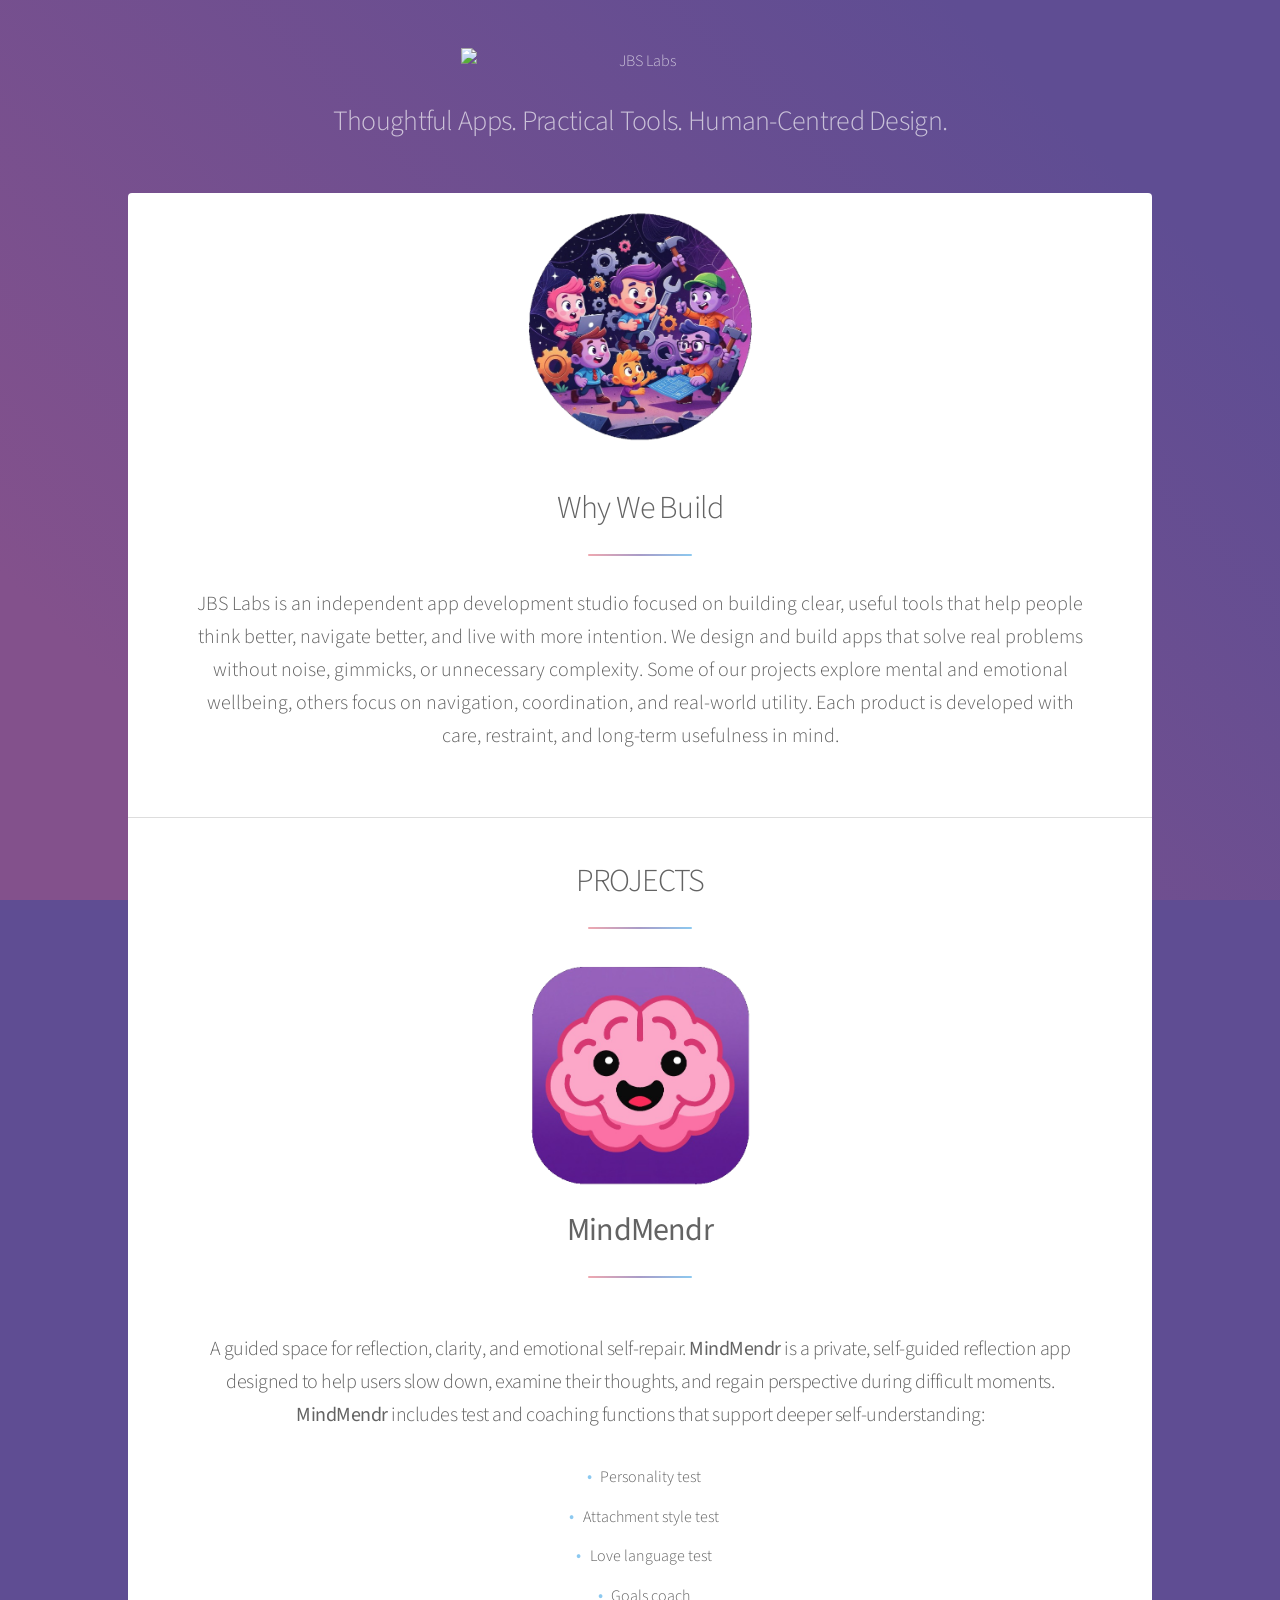
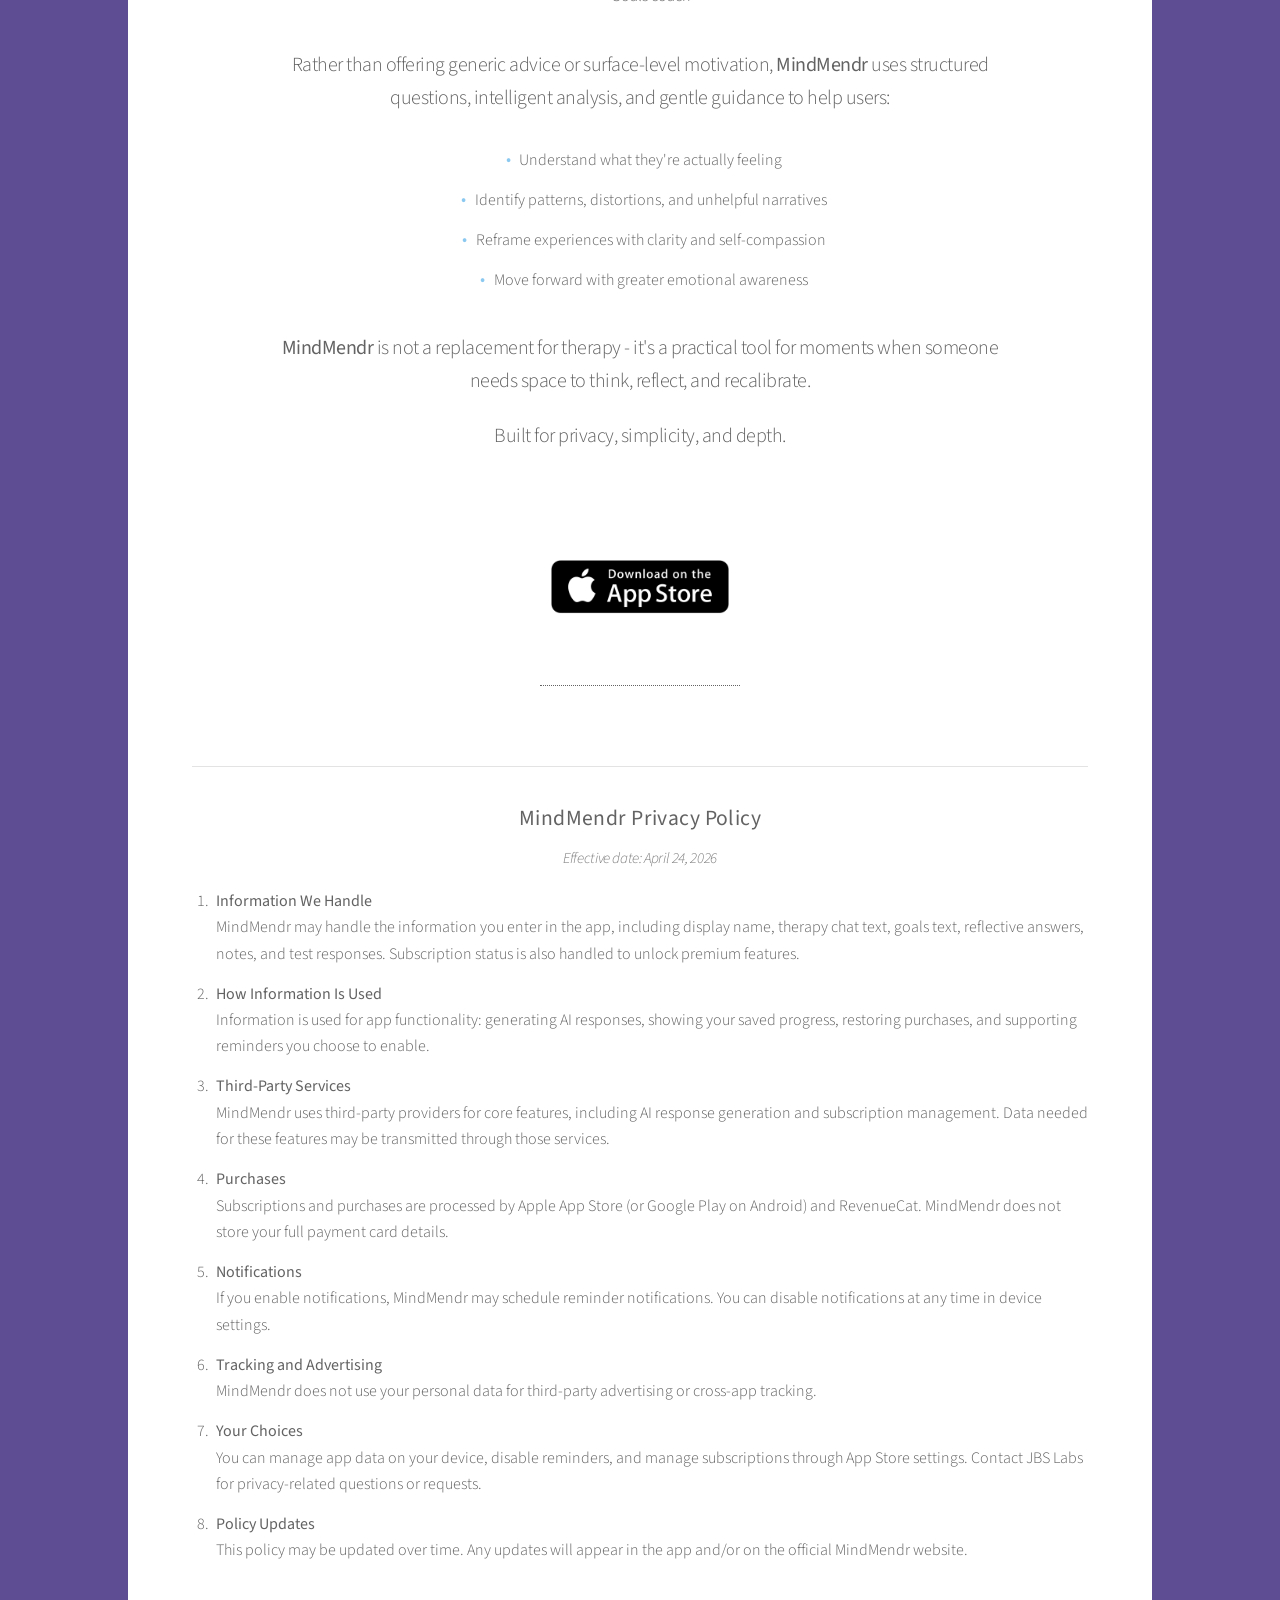
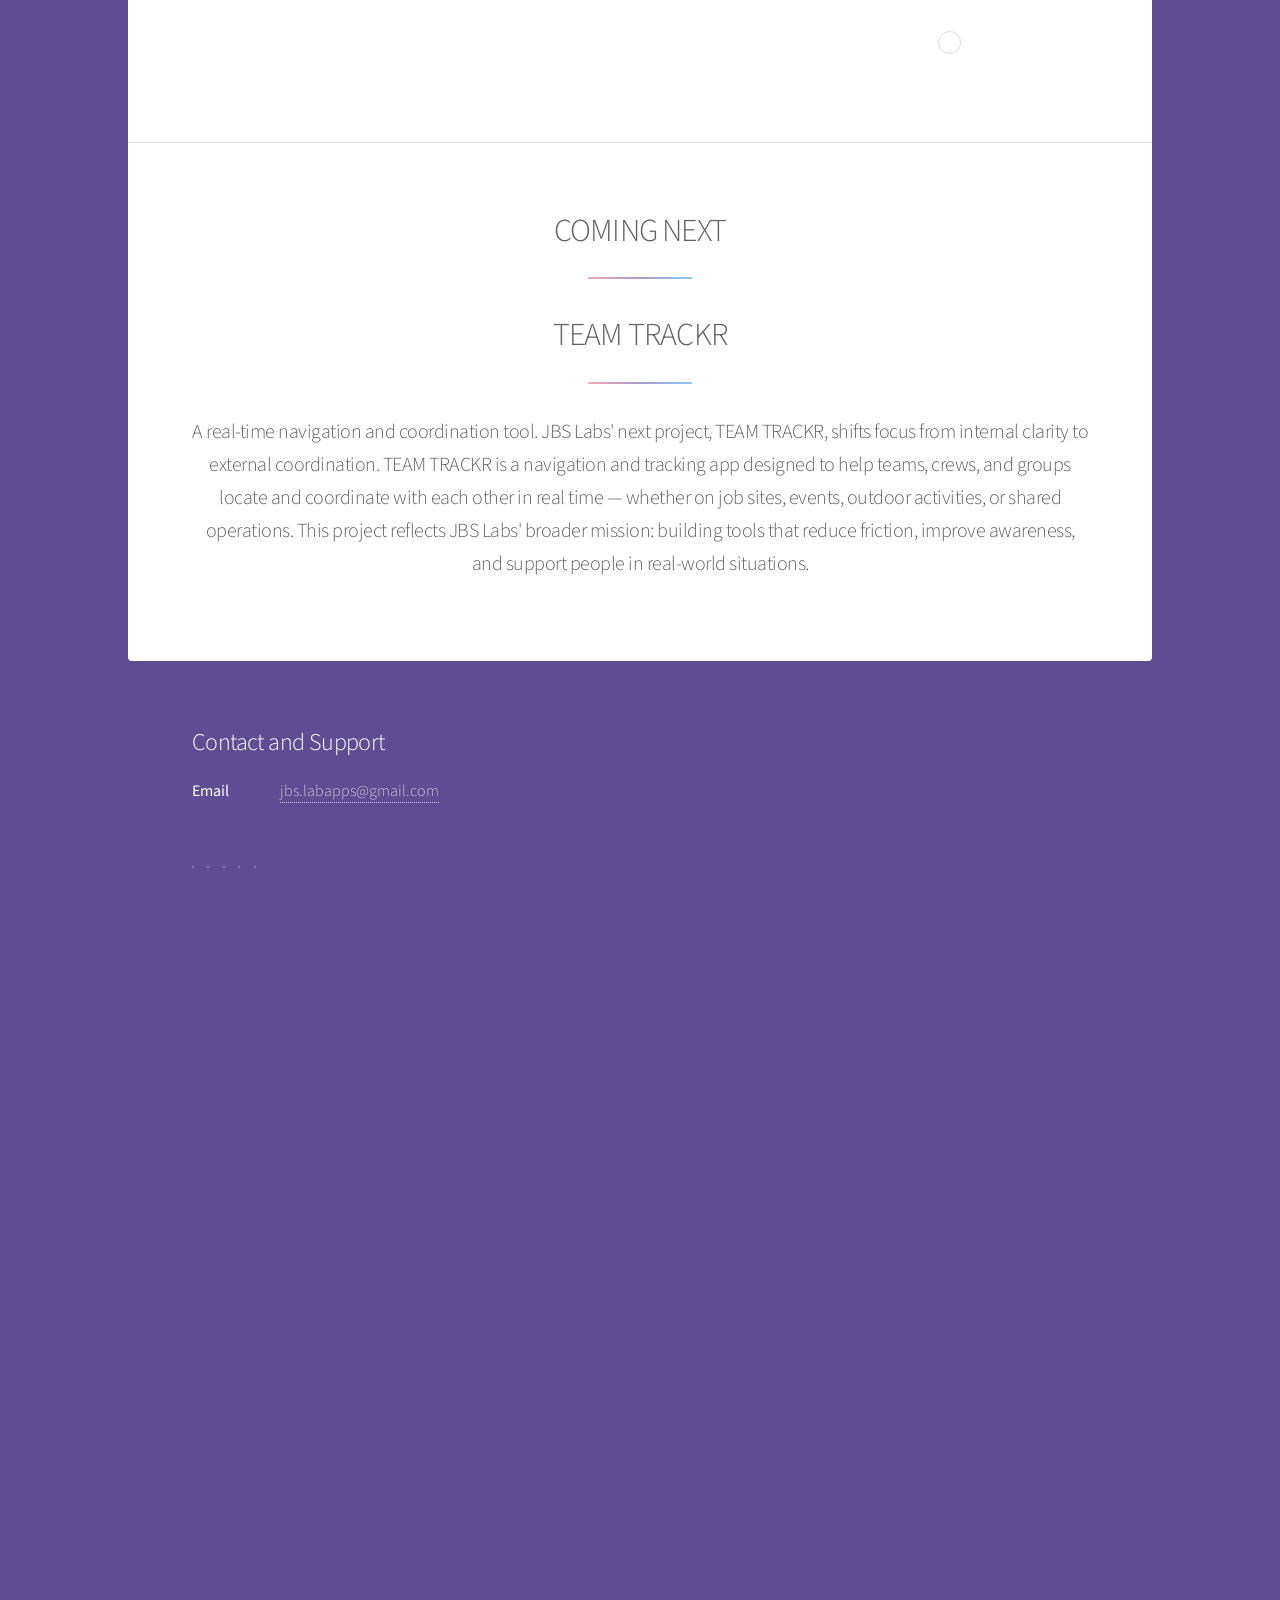
==== index.html @ 4d0f68c0 "Fix macOS overscroll showing white above header. Chrome only paints solid html background-color into" ====
<!DOCTYPE html>
<html lang="en"><head><meta http-equiv="Content-Type" content="text/html; charset=UTF-8">
		<title>JBS Labs</title>
		
		<meta name="viewport" content="width=device-width, initial-scale=1, user-scalable=no">
		<meta name="theme-color" content="#5f4d93">
		<link rel="stylesheet" href="./MIND MENDR GITHUB PAGE_files/main.css?v=3">
		<noscript><link rel="stylesheet" href="assets/css/noscript.css" /></noscript>
		<style>
			/* macOS overscroll only uses solid background-color on html, not gradients */
			html {
				background-color: #5f4d93 !important;
			}
			html::before {
				content: '';
				position: fixed;
				top: -100vh;
				left: 0;
				width: 100%;
				height: calc(200vh + 100%);
				background-color: #5f4d93;
				background-image: url("./MIND MENDR GITHUB PAGE_files/images/overlay.png"), linear-gradient(45deg, #83518c 15%, #5f4d93 85%);
				background-attachment: fixed;
				z-index: -1;
				pointer-events: none;
			}
			body {
				background-color: transparent !important;
				background-image: none !important;
				margin-top: -100vh !important;
				padding-top: 100vh !important;
			}
			#header.alt p.header-tagline {
				font-size: 1.75em;
				letter-spacing: -0.025em;
				margin-top: 0;
				margin-bottom: 0;
			}
			@media screen and (max-width: 736px) {
				#header.alt p.header-tagline {
					font-size: 1.25em;
					letter-spacing: 0;
				}
			}
			#header.alt {
				padding-top: 3.5em;
				padding-bottom: 3.5em;
				display: flex;
				flex-direction: column;
				align-items: center;
				text-align: center;
			}
			@media screen and (max-width: 1280px) {
				#header.alt {
					padding-top: 3em;
					padding-bottom: 3em;
				}
			}
			@media screen and (max-width: 980px) {
				#header.alt {
					padding-top: 2.5em;
					padding-bottom: 2.5em;
				}
			}
			@media screen and (max-width: 736px) {
				#header.alt {
					padding-top: 2em;
					padding-bottom: 2em;
				}
			}
			@media screen and (max-width: 480px) {
				#header.alt {
					padding-top: 2em;
					padding-bottom: 2em;
				}
			}
			@media screen and (max-width: 360px) {
				#header.alt {
					padding-top: 1.75em;
					padding-bottom: 1.75em;
				}
			}
			@media screen and (min-width: 737px) {
				#nav {
					display: none !important;
					background-color: transparent !important;
				}
				#nav + #main {
					padding-top: 4.25em !important;
				}
			}
			#main #intro,
			#main #intro .spotlight {
				background: #ffffff !important;
				background-color: #ffffff !important;
			}
			.spotlight .image.building-spotlight,
			#intro.intro-stacked .building-spotlight-wrap.intro-stacked {
				background: transparent !important;
				background-color: transparent !important;
				border: none !important;
				padding: 0 !important;
				box-shadow: none !important;
				border-radius: 0 !important;
			}
			.spotlight .image.building-spotlight {
				display: block;
				margin-left: auto;
				margin-right: auto;
			}
			.spotlight .image.building-spotlight img {
				width: 30.11em !important;
				border-radius: 0 !important;
				display: block !important;
			}
			@media screen and (max-width: 736px) {
				.spotlight .image.building-spotlight img {
					width: 22.58em !important;
				}
			}
			/* Intro stacked: image on top (40% smaller, centred), then title + text centred below */
			#intro.intro-stacked .spotlight.intro-stacked {
				flex-direction: column;
				align-items: center;
				text-align: center;
			}
			#intro.intro-stacked .building-spotlight-wrap.intro-stacked {
				margin-left: auto;
				margin-right: auto;
				margin-bottom: 2em;
				display: block;
				width: fit-content;
				transform: translateY(-170px);
			}
			#intro.intro-stacked .spotlight .image.building-spotlight img {
				margin-left: auto;
				margin-right: auto;
			}
			#intro.intro-stacked .content.intro-stacked {
				max-width: 100%;
				width: 100%;
				text-align: center;
				margin-top: -220px;
			}
			#intro.intro-stacked .content.intro-stacked header.major h2 {
				font-size: 2em;
			}
			#intro.intro-stacked .content.intro-stacked p {
				font-size: 1.25em;
			}
			#intro.intro-stacked .content.intro-stacked header.major h2:after {
				margin-left: auto;
				margin-right: auto;
			}
			#intro.intro-stacked .spotlight .image.building-spotlight img {
				width: 18.07em !important;
			}
			@media screen and (max-width: 736px) {
				#intro.intro-stacked .spotlight .image.building-spotlight img {
					width: 13.55em !important;
				}
			}
			img.brand-logo {
				display: block !important;
				width: 40% !important;
				max-width: none !important;
				height: auto !important;
				margin-left: auto !important;
				margin-right: auto !important;
				transform: none !important;
			}
			#header.alt .logo img.brand-logo {
				max-width: none !important;
			}
			#header.alt .logo {
				display: flex;
				justify-content: center;
				align-items: center;
				width: 100%;
				margin-left: auto;
				margin-right: auto;
			}
			section#first.main {
				padding-top: 3em;
			}
			section#second.mindmendr-section {
				margin-top: -100px;
			}
			section#second.mindmendr-section header.major h2.mindmendr-title {
				margin-top: -90px;
			}
			section#second header.major {
				text-align: center;
			}
			section#second.mindmendr-section header.major {
				display: flex;
				flex-direction: column;
				align-items: center;
				width: 100%;
			}
			section#second.mindmendr-section header.major > p,
			section#second.mindmendr-section header.major > ul,
			section#second.mindmendr-section header.major > .privacy-section {
				width: 100%;
			}
			section#second.mindmendr-section header.major > .app-store-badge-link {
				align-self: center;
				width: fit-content;
				margin-left: auto;
				margin-right: auto;
			}
			section#second.mindmendr-section header.major img.brand-logo {
				margin-bottom: 0.3em;
				align-self: center;
			}
			.app-store-badge-link {
				display: flex;
				justify-content: center;
				align-items: center;
				width: fit-content;
				margin: 0.6em auto 2em;
				align-self: center;
			}
			.app-store-badge-link img.app-store-badge {
				display: block;
				max-width: 200px;
				width: 100%;
				height: auto;
				margin-left: auto;
				margin-right: auto;
			}
			section#second header.major p.mindmendr-intro {
				max-width: 960px;
				margin-left: auto;
				margin-right: auto;
				line-height: 1.65;
				margin-bottom: 1.1em;
			}
			section#team-trackr header.major p {
				max-width: 960px;
				margin-left: auto;
				margin-right: auto;
				line-height: 1.65;
				margin-bottom: 1.1em;
			}
			section#second header.major p {
				max-width: 720px;
				margin-left: auto;
				margin-right: auto;
				line-height: 1.65;
				margin-bottom: 1.1em;
			}
			.feature-list {
				list-style: none;
				padding: 0;
				max-width: 680px;
				margin: 0.5em auto 1.75em auto;
				text-align: center;
			}
			.feature-list li {
				margin-bottom: 0.65em;
				line-height: 1.6;
			}
			.feature-list li::before {
				content: "•";
				color: #8cc9f0;
				font-size: 1.15em;
				margin-right: 0.45em;
			}
			.privacy-section {
				margin-top: 3em;
				padding-top: 2.25em;
				border-top: 1px solid rgba(99, 99, 99, 0.18);
				max-width: 900px;
				margin-left: auto;
				margin-right: auto;
				text-align: center;
			}
			.privacy-section h3 {
				font-weight: 700;
				font-size: 1.35em;
				letter-spacing: 0.02em;
				margin-bottom: 0.5em;
			}
			.privacy-section .privacy-date {
				font-size: 0.95em;
				opacity: 0.85;
				margin-bottom: 1.5em;
				font-style: italic;
			}
			.policy-list {
				text-align: left;
				max-width: 900px;
				margin: 0 auto 1.2em auto;
			}
			.policy-list li {
				margin-bottom: 0.85em;
				line-height: 1.65;
			}
			@media screen and (max-width: 1280px) {
				section#first.main {
					padding-top: 2.4em;
				}
			}
			@media screen and (max-width: 980px) {
				section#first.main {
					padding-top: 2.4em;
				}
			}
			@media screen and (max-width: 736px) {
				section#first.main {
					padding-top: 1.8em;
				}
				section#second.mindmendr-section {
					margin-top: 0;
				}
				img.brand-logo {
					width: 61.857421875vw !important;
					max-width: none !important;
				}
				section#second.mindmendr-section img.brand-logo {
					margin-bottom: 0.1875em;
				}
				section#second.mindmendr-section header.major h2.mindmendr-title {
					margin-top: 0.1875em;
				}
				section#first.main > header.major > h2 {
					margin-bottom: 0.3125em;
				}
				#intro.intro-stacked .building-spotlight-wrap.intro-stacked {
					margin-top: 0.5em;
					margin-bottom: 0.5em;
				}
			}
			@media screen and (max-width: 480px) {
				section#first.main {
					padding-top: 1.8em;
				}
			}
			@media screen and (max-width: 360px) {
				section#first.main {
					padding-top: 1.5em;
				}
			}
			/* Mobile: center building image and lower it so it doesn't overlap the header */
			@media screen and (max-width: 980px) {
				#intro.intro-stacked .building-spotlight-wrap.intro-stacked {
					transform: none;
					margin-top: 2em;
					margin-left: auto;
					margin-right: auto;
				}
				#intro.intro-stacked .content.intro-stacked {
					margin-top: 0;
				}
			}
		</style>
	</head>
	<body class="">

		<!-- Wrapper -->
			<div id="wrapper">

				<!-- Header -->
					<header id="header" class="alt">
						<span class="logo"><img src="MIND MENDR GITHUB PAGE_files/Images/JBS-logo3.png" alt="JBS Labs" class="brand-logo"></span>
						<p class="header-tagline">Thoughtful Apps. Practical Tools. Human-Centred Design.<br></p>
					</header>

				<!-- Nav -->
					<nav id="nav" class="alt">
						<ul>
					</nav>

				<!-- Main -->
					<div id="main">

						<!-- Introduction -->
							<section id="intro" class="main intro-stacked">
								<div class="spotlight intro-stacked">
									<div class="building-spotlight-wrap intro-stacked"><span class="image building-spotlight"><img src="MIND MENDR GITHUB PAGE_files/Images/building.png" alt=""></span></div>
									<div class="content intro-stacked">
										<header class="major">
											<h2>Why We Build</h2>
										</header>
										<p>JBS Labs is an independent app development studio focused on building clear, useful tools that help people think better, navigate better, and live with more intention.

We design and build apps that solve real problems without noise, gimmicks, or unnecessary complexity. Some of our projects explore mental and emotional wellbeing, others focus on navigation, coordination, and real-world utility.

Each product is developed with care, restraint, and long-term usefulness in mind.</p>
									
										</ul>
									</div>
								</div>
							</section>
								<section id="first" class="main special">
								<header class="major">
									<h2>PROJECTS</h2>

						<!-- First Section -->
						 		<section id="second" class="main special mindmendr-section">
								<header class="major">
									<img src="MIND MENDR GITHUB PAGE_files/Images/MM-logo.png" alt="MindMendr" class="brand-logo">
									<h2 class="mindmendr-title"><strong>MindMendr</strong></h2>
									<p class="mindmendr-intro">A guided space for reflection, clarity, and emotional self-repair. <strong>MindMendr</strong> is a private, self-guided reflection app designed to help users slow down, examine their thoughts, and regain perspective during difficult moments. <strong>MindMendr</strong> includes test and coaching functions that support deeper self-understanding:</p>
									<ul class="feature-list">
										<li>Personality test</li>
										<li>Attachment style test</li>
										<li>Love language test</li>
										<li>Goals coach</li>
									</ul>
									<p>Rather than offering generic advice or surface-level motivation, <strong>MindMendr</strong> uses structured questions, intelligent analysis, and gentle guidance to help users:</p>
									<ul class="feature-list">
										<li>Understand what they're actually feeling</li>
										<li>Identify patterns, distortions, and unhelpful narratives</li>
										<li>Reframe experiences with clarity and self-compassion</li>
										<li>Move forward with greater emotional awareness</li>
									</ul>
									<p><strong>MindMendr</strong> is not a replacement for therapy - it's a practical tool for moments when someone needs space to think, reflect, and recalibrate.</p>
									<p>Built for privacy, simplicity, and depth.</p>
									<a href="https://apps.apple.com/au/app/mindmendr/id6761059669" class="app-store-badge-link" target="_blank" rel="noopener noreferrer">
										<img src="MIND MENDR GITHUB PAGE_files/Images/AppstoreDL.png" alt="Download MindMendr on the App Store" class="app-store-badge">
									</a>
									<div class="privacy-section" id="privacy-policy">
									<h3><strong>MindMendr Privacy Policy</strong></h3>
									<p class="privacy-date">Effective date: April 24, 2026</p>
									<ol class="policy-list">
										<li>
											<strong>Information We Handle</strong><br>
											MindMendr may handle the information you enter in the app, including display name, therapy chat text, goals text, reflective answers, notes, and test responses. Subscription status is also handled to unlock premium features.
										</li>
										<li>
											<strong>How Information Is Used</strong><br>
											Information is used for app functionality: generating AI responses, showing your saved progress, restoring purchases, and supporting reminders you choose to enable.
										</li>
										<li>
											<strong>Third-Party Services</strong><br>
											MindMendr uses third-party providers for core features, including AI response generation and subscription management. Data needed for these features may be transmitted through those services.
										</li>
										<li>
											<strong>Purchases</strong><br>
											Subscriptions and purchases are processed by Apple App Store (or Google Play on Android) and RevenueCat. MindMendr does not store your full payment card details.
										</li>
										<li>
											<strong>Notifications</strong><br>
											If you enable notifications, MindMendr may schedule reminder notifications. You can disable notifications at any time in device settings.
										</li>
										<li>
											<strong>Tracking and Advertising</strong><br>
											MindMendr does not use your personal data for third-party advertising or cross-app tracking.
										</li>
										<li>
											<strong>Your Choices</strong><br>
											You can manage app data on your device, disable reminders, and manage subscriptions through App Store settings. Contact JBS Labs for privacy-related questions or requests.
										</li>
										<li>
											<strong>Policy Updates</strong><br>
											This policy may be updated over time. Any updates will appear in the app and/or on the official MindMendr website.
										</li>
									</ol>
									</div>
								</header>
					
									</ul>
								</footer>
							</section>
						
								</header>
								<ul class="features">
									<li>
									
									</li>
									<li>
										
									<li>
										<span class="icon major style5 fa-gem"></span>
									
									</li>
								</ul>
									</ul>
								</footer>
							</section>

						<!-- Second Section -->
							<section id="team-trackr" class="main special">
								<header class="major">
									<h2>COMING NEXT</h2>
									<h2>TEAM TRACKR</h2>
									<p>A real-time navigation and coordination tool. JBS Labs' next project, TEAM TRACKR, shifts focus from internal clarity to external coordination. TEAM TRACKR is a navigation and tracking app designed to help teams, crews, and groups locate and coordinate with each other in real time — whether on job sites, events, outdoor activities, or shared operations. This project reflects JBS Labs' broader mission: building tools that reduce friction, improve awareness, and support people in real-world situations.</p>
								</header>
					
									</ul>
								</footer>
							</section>

						<!-- Get Started -->
							

					</div>

				<!-- Footer -->
					<footer id="footer">
						<section>
				
						<section>
							<h2>Contact and Support</h2>
							<dl class="alt">
								
								
								
								
								<dt>Email</dt>
								<dd><a href="mailto:jbs.labapps@gmail.com">jbs.labapps@gmail.com</a></dd>
							</dl>
							<ul class="icons">
								<li><a href="#" class="icon brands fa-twitter alt"><span class="label">Twitter</span></a></li>
								<li><a href="#" class="icon brands fa-facebook-f alt"><span class="label">Facebook</span></a></li>
								<li><a href="#" class="icon brands fa-instagram alt"><span class="label">Instagram</span></a></li>
								<li><a href="#" class="icon brands fa-github alt"><span class="label">GitHub</span></a></li>
								<li><a href="#" class="icon brands fa-dribbble alt"><span class="label">Dribbble</span></a></li>
							</ul>
						</section>
					</footer>

			</div>

		<!-- Scripts -->
			<script src="./MIND MENDR GITHUB PAGE_files/jquery.min.js"></script>
			<script src="./MIND MENDR GITHUB PAGE_files/jquery.scrollex.min.js"></script>
			<script src="./MIND MENDR GITHUB PAGE_files/jquery.scrolly.min.js"></script>
			<script src="./MIND MENDR GITHUB PAGE_files/browser.min.js"></script>
			<script src="./MIND MENDR GITHUB PAGE_files/breakpoints.min.js"></script>
			<script src="./MIND MENDR GITHUB PAGE_files/util.js"></script>
			<script src="./MIND MENDR GITHUB PAGE_files/main.js"></script>

	
</body></html>
---- MIND MENDR GITHUB PAGE_files/main.css ----
@import url(fontawesome-all.min.css);
@import 'https://fonts.googleapis.com/css?family=Source+Sans+Pro:300,400';

/*
	Stellar by HTML5 UP
	html5up.net | @ajlkn
	Free for personal and commercial use under the CCA 3.0 license (html5up.net/license)
*/

html, body, div, span, applet, object,
iframe, h1, h2, h3, h4, h5, h6, p, blockquote,
pre, a, abbr, acronym, address, big, cite,
code, del, dfn, em, img, ins, kbd, q, s, samp,
small, strike, strong, sub, sup, tt, var, b,
u, i, center, dl, dt, dd, ol, ul, li, fieldset,
form, label, legend, table, caption, tbody,
tfoot, thead, tr, th, td, article, aside,
canvas, details, embed, figure, figcaption,
footer, header, hgroup, menu, nav, output, ruby,
section, summary, time, mark, audio, video {
	margin: 0;
	padding: 0;
	border: 0;
	font-size: 100%;
	font: inherit;
	vertical-align: baseline;}

article, aside, details, figcaption, figure,
footer, header, hgroup, menu, nav, section {
	display: block;}

body {
	line-height: 1;
}

ol, ul {
	list-style: none;
}

blockquote, q {
	quotes: none;
}

	blockquote:before, blockquote:after, q:before, q:after {
		content: '';
		content: none;
	}

table {
	border-collapse: collapse;
	border-spacing: 0;
}

body {
	-webkit-text-size-adjust: none;
}

mark {
	background-color: transparent;
	color: inherit;
}

input::-moz-focus-inner {
	border: 0;
	padding: 0;
}

input, select, textarea {
	-moz-appearance: none;
	-webkit-appearance: none;
	-ms-appearance: none;
	appearance: none;
}

/* Basic */

	@-ms-viewport {
		width: device-width;
	}

	body {
		-ms-overflow-style: scrollbar;
	}

	@media screen and (max-width: 480px) {

		html, body {
			min-width: 320px;
		}

	}

	html {
		box-sizing: border-box;
		background-color: #5f4d93;
		min-height: 100%;
	}

	html::before {
		content: '';
		position: fixed;
		top: -100vh;
		left: 0;
		width: 100%;
		height: calc(200vh + 100%);
		background-color: #5f4d93;
		background-image: url("images/overlay.png"), -moz-linear-gradient(45deg, #83518c 15%, #5f4d93 85%);
		background-image: url("images/overlay.png"), -webkit-linear-gradient(45deg, #83518c 15%, #5f4d93 85%);
		background-image: url("images/overlay.png"), -ms-linear-gradient(45deg, #83518c 15%, #5f4d93 85%);
		background-image: url("images/overlay.png"), linear-gradient(45deg, #83518c 15%, #5f4d93 85%);
		background-attachment: fixed;
		z-index: -1;
		pointer-events: none;
	}

	*, *:before, *:after {
		box-sizing: inherit;
	}

	body {
		background-color: transparent;
		background-image: none;
		min-height: 100%;
		margin-top: -100vh;
		padding-top: 100vh;
	}

		body.is-preload *, body.is-preload *:before, body.is-preload *:after {
			-moz-animation: none !important;
			-webkit-animation: none !important;
			-ms-animation: none !important;
			animation: none !important;
			-moz-transition: none !important;
			-webkit-transition: none !important;
			-ms-transition: none !important;
			transition: none !important;
		}

/* Type */

	body {
		background-color: transparent;
		color: rgba(255, 255, 255, 0.65);
	}

	body, input, select, textarea {
		font-family: "Source Sans Pro", Helvetica, sans-serif;
		font-size: 17pt;
		font-weight: 300;
		line-height: 1.65;
	}

		@media screen and (max-width: 1680px) {

			body, input, select, textarea {
				font-size: 14pt;
			}

		}

		@media screen and (max-width: 1280px) {

			body, input, select, textarea {
				font-size: 12pt;
			}

		}

		@media screen and (max-width: 360px) {

			body, input, select, textarea {
				font-size: 11pt;
			}

		}

	a {
		-moz-transition: color 0.2s ease, border-bottom 0.2s ease;
		-webkit-transition: color 0.2s ease, border-bottom 0.2s ease;
		-ms-transition: color 0.2s ease, border-bottom 0.2s ease;
		transition: color 0.2s ease, border-bottom 0.2s ease;
		text-decoration: none;
		border-bottom: dotted 1px;
		color: inherit;
	}

		a:hover {
			border-bottom-color: transparent;
		}

	strong, b {
		font-weight: 400;
	}

	em, i {
		font-style: italic;
	}

	p {
		margin: 0 0 2em 0;
	}

		p.content {
			-moz-columns: 20em 2;
			-webkit-columns: 20em 2;
			-ms-columns: 20em 2;
			columns: 20em 2;
			-moz-column-gap: 2em;
			-webkit-column-gap: 2em;
			-ms-column-gap: 2em;
			column-gap: 2em;
			text-align: justify;
		}

	h1, h2, h3, h4, h5, h6 {
		font-weight: 300;
		line-height: 1.5;
		margin: 0 0 0.7em 0;
		letter-spacing: -0.025em;
	}

		h1 a, h2 a, h3 a, h4 a, h5 a, h6 a {
			color: inherit;
			text-decoration: none;
		}

	h1 {
		font-size: 2.5em;
		line-height: 1.2;
	}

	h2 {
		font-size: 1.5em;
	}

	h3 {
		font-size: 1.25em;
	}

	h4 {
		font-size: 1.1em;
	}

	h5 {
		font-size: 0.9em;
	}

	h6 {
		font-size: 0.7em;
	}

	@media screen and (max-width: 736px) {

		h1 {
			font-size: 2em;
		}

	}

	sub {
		font-size: 0.8em;
		position: relative;
		top: 0.5em;
	}

	sup {
		font-size: 0.8em;
		position: relative;
		top: -0.5em;
	}

	blockquote {
		border-left: solid 4px;
		font-style: italic;
		margin: 0 0 2em 0;
		padding: 0.5em 0 0.5em 2em;
	}

	code {
		border-radius: 8px;
		border: solid 1px;
		font-family: "Courier New", monospace;
		font-size: 0.9em;
		margin: 0 0.25em;
		padding: 0.25em 0.65em;
	}

	pre {
		-webkit-overflow-scrolling: touch;
		font-family: "Courier New", monospace;
		font-size: 0.9em;
		margin: 0 0 2em 0;
	}

		pre code {
			display: block;
			line-height: 1.75;
			padding: 1em 1.5em;
			overflow-x: auto;
		}

	hr {
		border: 0;
		border-bottom: solid 1px;
		margin: 2em 0;
	}

		hr.major {
			margin: 3em 0;
		}

	.align-left {
		text-align: left;
	}

	.align-center {
		text-align: center;
	}

	.align-right {
		text-align: right;
	}

	input, select, textarea {
		color: #ffffff;
	}

	a:hover {
		color: #ffffff;
	}

	strong, b {
		color: #ffffff;
	}

	h1, h2, h3, h4, h5, h6 {
		color: #ffffff;
	}

	blockquote {
		border-left-color: rgba(255, 255, 255, 0.35);
	}

	code {
		background: rgba(255, 255, 255, 0.075);
		border-color: rgba(255, 255, 255, 0.35);
	}

	hr {
		border-bottom-color: rgba(255, 255, 255, 0.35);
	}

/* Row */

	.row {
		display: flex;
		flex-wrap: wrap;
		box-sizing: border-box;
		align-items: stretch;
	}

		.row > * {
			box-sizing: border-box;
		}

		.row.gtr-uniform > * > :last-child {
			margin-bottom: 0;
		}

		.row.aln-left {
			justify-content: flex-start;
		}

		.row.aln-center {
			justify-content: center;
		}

		.row.aln-right {
			justify-content: flex-end;
		}

		.row.aln-top {
			align-items: flex-start;
		}

		.row.aln-middle {
			align-items: center;
		}

		.row.aln-bottom {
			align-items: flex-end;
		}

		.row > .imp {
			order: -1;
		}

		.row > .col-1 {
			width: 8.33333%;
		}

		.row > .off-1 {
			margin-left: 8.33333%;
		}

		.row > .col-2 {
			width: 16.66667%;
		}

		.row > .off-2 {
			margin-left: 16.66667%;
		}

		.row > .col-3 {
			width: 25%;
		}

		.row > .off-3 {
			margin-left: 25%;
		}

		.row > .col-4 {
			width: 33.33333%;
		}

		.row > .off-4 {
			margin-left: 33.33333%;
		}

		.row > .col-5 {
			width: 41.66667%;
		}

		.row > .off-5 {
			margin-left: 41.66667%;
		}

		.row > .col-6 {
			width: 50%;
		}

		.row > .off-6 {
			margin-left: 50%;
		}

		.row > .col-7 {
			width: 58.33333%;
		}

		.row > .off-7 {
			margin-left: 58.33333%;
		}

		.row > .col-8 {
			width: 66.66667%;
		}

		.row > .off-8 {
			margin-left: 66.66667%;
		}

		.row > .col-9 {
			width: 75%;
		}

		.row > .off-9 {
			margin-left: 75%;
		}

		.row > .col-10 {
			width: 83.33333%;
		}

		.row > .off-10 {
			margin-left: 83.33333%;
		}

		.row > .col-11 {
			width: 91.66667%;
		}

		.row > .off-11 {
			margin-left: 91.66667%;
		}

		.row > .col-12 {
			width: 100%;
		}

		.row > .off-12 {
			margin-left: 100%;
		}

		.row.gtr-0 {
			margin-top: 0;
			margin-left: 0em;
		}

			.row.gtr-0 > * {
				padding: 0 0 0 0em;
			}

			.row.gtr-0.gtr-uniform {
				margin-top: 0em;
			}

				.row.gtr-0.gtr-uniform > * {
					padding-top: 0em;
				}

		.row.gtr-25 {
			margin-top: 0;
			margin-left: -0.375em;
		}

			.row.gtr-25 > * {
				padding: 0 0 0 0.375em;
			}

			.row.gtr-25.gtr-uniform {
				margin-top: -0.375em;
			}

				.row.gtr-25.gtr-uniform > * {
					padding-top: 0.375em;
				}

		.row.gtr-50 {
			margin-top: 0;
			margin-left: -0.75em;
		}

			.row.gtr-50 > * {
				padding: 0 0 0 0.75em;
			}

			.row.gtr-50.gtr-uniform {
				margin-top: -0.75em;
			}

				.row.gtr-50.gtr-uniform > * {
					padding-top: 0.75em;
				}

		.row {
			margin-top: 0;
			margin-left: -1.5em;
		}

			.row > * {
				padding: 0 0 0 1.5em;
			}

			.row.gtr-uniform {
				margin-top: -1.5em;
			}

				.row.gtr-uniform > * {
					padding-top: 1.5em;
				}

		.row.gtr-150 {
			margin-top: 0;
			margin-left: -2.25em;
		}

			.row.gtr-150 > * {
				padding: 0 0 0 2.25em;
			}

			.row.gtr-150.gtr-uniform {
				margin-top: -2.25em;
			}

				.row.gtr-150.gtr-uniform > * {
					padding-top: 2.25em;
				}

		.row.gtr-200 {
			margin-top: 0;
			margin-left: -3em;
		}

			.row.gtr-200 > * {
				padding: 0 0 0 3em;
			}

			.row.gtr-200.gtr-uniform {
				margin-top: -3em;
			}

				.row.gtr-200.gtr-uniform > * {
					padding-top: 3em;
				}

		@media screen and (max-width: 1680px) {

			.row {
				display: flex;
				flex-wrap: wrap;
				box-sizing: border-box;
				align-items: stretch;
			}

				.row > * {
					box-sizing: border-box;
				}

				.row.gtr-uniform > * > :last-child {
					margin-bottom: 0;
				}

				.row.aln-left {
					justify-content: flex-start;
				}

				.row.aln-center {
					justify-content: center;
				}

				.row.aln-right {
					justify-content: flex-end;
				}

				.row.aln-top {
					align-items: flex-start;
				}

				.row.aln-middle {
					align-items: center;
				}

				.row.aln-bottom {
					align-items: flex-end;
				}

				.row > .imp-xlarge {
					order: -1;
				}

				.row > .col-1-xlarge {
					width: 8.33333%;
				}

				.row > .off-1-xlarge {
					margin-left: 8.33333%;
				}

				.row > .col-2-xlarge {
					width: 16.66667%;
				}

				.row > .off-2-xlarge {
					margin-left: 16.66667%;
				}

				.row > .col-3-xlarge {
					width: 25%;
				}

				.row > .off-3-xlarge {
					margin-left: 25%;
				}

				.row > .col-4-xlarge {
					width: 33.33333%;
				}

				.row > .off-4-xlarge {
					margin-left: 33.33333%;
				}

				.row > .col-5-xlarge {
					width: 41.66667%;
				}

				.row > .off-5-xlarge {
					margin-left: 41.66667%;
				}

				.row > .col-6-xlarge {
					width: 50%;
				}

				.row > .off-6-xlarge {
					margin-left: 50%;
				}

				.row > .col-7-xlarge {
					width: 58.33333%;
				}

				.row > .off-7-xlarge {
					margin-left: 58.33333%;
				}

				.row > .col-8-xlarge {
					width: 66.66667%;
				}

				.row > .off-8-xlarge {
					margin-left: 66.66667%;
				}

				.row > .col-9-xlarge {
					width: 75%;
				}

				.row > .off-9-xlarge {
					margin-left: 75%;
				}

				.row > .col-10-xlarge {
					width: 83.33333%;
				}

				.row > .off-10-xlarge {
					margin-left: 83.33333%;
				}

				.row > .col-11-xlarge {
					width: 91.66667%;
				}

				.row > .off-11-xlarge {
					margin-left: 91.66667%;
				}

				.row > .col-12-xlarge {
					width: 100%;
				}

				.row > .off-12-xlarge {
					margin-left: 100%;
				}

				.row.gtr-0 {
					margin-top: 0;
					margin-left: 0em;
				}

					.row.gtr-0 > * {
						padding: 0 0 0 0em;
					}

					.row.gtr-0.gtr-uniform {
						margin-top: 0em;
					}

						.row.gtr-0.gtr-uniform > * {
							padding-top: 0em;
						}

				.row.gtr-25 {
					margin-top: 0;
					margin-left: -0.375em;
				}

					.row.gtr-25 > * {
						padding: 0 0 0 0.375em;
					}

					.row.gtr-25.gtr-uniform {
						margin-top: -0.375em;
					}

						.row.gtr-25.gtr-uniform > * {
							padding-top: 0.375em;
						}

				.row.gtr-50 {
					margin-top: 0;
					margin-left: -0.75em;
				}

					.row.gtr-50 > * {
						padding: 0 0 0 0.75em;
					}

					.row.gtr-50.gtr-uniform {
						margin-top: -0.75em;
					}

						.row.gtr-50.gtr-uniform > * {
							padding-top: 0.75em;
						}

				.row {
					margin-top: 0;
					margin-left: -1.5em;
				}

					.row > * {
						padding: 0 0 0 1.5em;
					}

					.row.gtr-uniform {
						margin-top: -1.5em;
					}

						.row.gtr-uniform > * {
							padding-top: 1.5em;
						}

				.row.gtr-150 {
					margin-top: 0;
					margin-left: -2.25em;
				}

					.row.gtr-150 > * {
						padding: 0 0 0 2.25em;
					}

					.row.gtr-150.gtr-uniform {
						margin-top: -2.25em;
					}

						.row.gtr-150.gtr-uniform > * {
							padding-top: 2.25em;
						}

				.row.gtr-200 {
					margin-top: 0;
					margin-left: -3em;
				}

					.row.gtr-200 > * {
						padding: 0 0 0 3em;
					}

					.row.gtr-200.gtr-uniform {
						margin-top: -3em;
					}

						.row.gtr-200.gtr-uniform > * {
							padding-top: 3em;
						}

		}

		@media screen and (max-width: 1280px) {

			.row {
				display: flex;
				flex-wrap: wrap;
				box-sizing: border-box;
				align-items: stretch;
			}

				.row > * {
					box-sizing: border-box;
				}

				.row.gtr-uniform > * > :last-child {
					margin-bottom: 0;
				}

				.row.aln-left {
					justify-content: flex-start;
				}

				.row.aln-center {
					justify-content: center;
				}

				.row.aln-right {
					justify-content: flex-end;
				}

				.row.aln-top {
					align-items: flex-start;
				}

				.row.aln-middle {
					align-items: center;
				}

				.row.aln-bottom {
					align-items: flex-end;
				}

				.row > .imp-large {
					order: -1;
				}

				.row > .col-1-large {
					width: 8.33333%;
				}

				.row > .off-1-large {
					margin-left: 8.33333%;
				}

				.row > .col-2-large {
					width: 16.66667%;
				}

				.row > .off-2-large {
					margin-left: 16.66667%;
				}

				.row > .col-3-large {
					width: 25%;
				}

				.row > .off-3-large {
					margin-left: 25%;
				}

				.row > .col-4-large {
					width: 33.33333%;
				}

				.row > .off-4-large {
					margin-left: 33.33333%;
				}

				.row > .col-5-large {
					width: 41.66667%;
				}

				.row > .off-5-large {
					margin-left: 41.66667%;
				}

				.row > .col-6-large {
					width: 50%;
				}

				.row > .off-6-large {
					margin-left: 50%;
				}

				.row > .col-7-large {
					width: 58.33333%;
				}

				.row > .off-7-large {
					margin-left: 58.33333%;
				}

				.row > .col-8-large {
					width: 66.66667%;
				}

				.row > .off-8-large {
					margin-left: 66.66667%;
				}

				.row > .col-9-large {
					width: 75%;
				}

				.row > .off-9-large {
					margin-left: 75%;
				}

				.row > .col-10-large {
					width: 83.33333%;
				}

				.row > .off-10-large {
					margin-left: 83.33333%;
				}

				.row > .col-11-large {
					width: 91.66667%;
				}

				.row > .off-11-large {
					margin-left: 91.66667%;
				}

				.row > .col-12-large {
					width: 100%;
				}

				.row > .off-12-large {
					margin-left: 100%;
				}

				.row.gtr-0 {
					margin-top: 0;
					margin-left: 0em;
				}

					.row.gtr-0 > * {
						padding: 0 0 0 0em;
					}

					.row.gtr-0.gtr-uniform {
						margin-top: 0em;
					}

						.row.gtr-0.gtr-uniform > * {
							padding-top: 0em;
						}

				.row.gtr-25 {
					margin-top: 0;
					margin-left: -0.375em;
				}

					.row.gtr-25 > * {
						padding: 0 0 0 0.375em;
					}

					.row.gtr-25.gtr-uniform {
						margin-top: -0.375em;
					}

						.row.gtr-25.gtr-uniform > * {
							padding-top: 0.375em;
						}

				.row.gtr-50 {
					margin-top: 0;
					margin-left: -0.75em;
				}

					.row.gtr-50 > * {
						padding: 0 0 0 0.75em;
					}

					.row.gtr-50.gtr-uniform {
						margin-top: -0.75em;
					}

						.row.gtr-50.gtr-uniform > * {
							padding-top: 0.75em;
						}

				.row {
					margin-top: 0;
					margin-left: -1.5em;
				}

					.row > * {
						padding: 0 0 0 1.5em;
					}

					.row.gtr-uniform {
						margin-top: -1.5em;
					}

						.row.gtr-uniform > * {
							padding-top: 1.5em;
						}

				.row.gtr-150 {
					margin-top: 0;
					margin-left: -2.25em;
				}

					.row.gtr-150 > * {
						padding: 0 0 0 2.25em;
					}

					.row.gtr-150.gtr-uniform {
						margin-top: -2.25em;
					}

						.row.gtr-150.gtr-uniform > * {
							padding-top: 2.25em;
						}

				.row.gtr-200 {
					margin-top: 0;
					margin-left: -3em;
				}

					.row.gtr-200 > * {
						padding: 0 0 0 3em;
					}

					.row.gtr-200.gtr-uniform {
						margin-top: -3em;
					}

						.row.gtr-200.gtr-uniform > * {
							padding-top: 3em;
						}

		}

		@media screen and (max-width: 980px) {

			.row {
				display: flex;
				flex-wrap: wrap;
				box-sizing: border-box;
				align-items: stretch;
			}

				.row > * {
					box-sizing: border-box;
				}

				.row.gtr-uniform > * > :last-child {
					margin-bottom: 0;
				}

				.row.aln-left {
					justify-content: flex-start;
				}

				.row.aln-center {
					justify-content: center;
				}

				.row.aln-right {
					justify-content: flex-end;
				}

				.row.aln-top {
					align-items: flex-start;
				}

				.row.aln-middle {
					align-items: center;
				}

				.row.aln-bottom {
					align-items: flex-end;
				}

				.row > .imp-medium {
					order: -1;
				}

				.row > .col-1-medium {
					width: 8.33333%;
				}

				.row > .off-1-medium {
					margin-left: 8.33333%;
				}

				.row > .col-2-medium {
					width: 16.66667%;
				}

				.row > .off-2-medium {
					margin-left: 16.66667%;
				}

				.row > .col-3-medium {
					width: 25%;
				}

				.row > .off-3-medium {
					margin-left: 25%;
				}

				.row > .col-4-medium {
					width: 33.33333%;
				}

				.row > .off-4-medium {
					margin-left: 33.33333%;
				}

				.row > .col-5-medium {
					width: 41.66667%;
				}

				.row > .off-5-medium {
					margin-left: 41.66667%;
				}

				.row > .col-6-medium {
					width: 50%;
				}

				.row > .off-6-medium {
					margin-left: 50%;
				}

				.row > .col-7-medium {
					width: 58.33333%;
				}

				.row > .off-7-medium {
					margin-left: 58.33333%;
				}

				.row > .col-8-medium {
					width: 66.66667%;
				}

				.row > .off-8-medium {
					margin-left: 66.66667%;
				}

				.row > .col-9-medium {
					width: 75%;
				}

				.row > .off-9-medium {
					margin-left: 75%;
				}

				.row > .col-10-medium {
					width: 83.33333%;
				}

				.row > .off-10-medium {
					margin-left: 83.33333%;
				}

				.row > .col-11-medium {
					width: 91.66667%;
				}

				.row > .off-11-medium {
					margin-left: 91.66667%;
				}

				.row > .col-12-medium {
					width: 100%;
				}

				.row > .off-12-medium {
					margin-left: 100%;
				}

				.row.gtr-0 {
					margin-top: 0;
					margin-left: 0em;
				}

					.row.gtr-0 > * {
						padding: 0 0 0 0em;
					}

					.row.gtr-0.gtr-uniform {
						margin-top: 0em;
					}

						.row.gtr-0.gtr-uniform > * {
							padding-top: 0em;
						}

				.row.gtr-25 {
					margin-top: 0;
					margin-left: -0.375em;
				}

					.row.gtr-25 > * {
						padding: 0 0 0 0.375em;
					}

					.row.gtr-25.gtr-uniform {
						margin-top: -0.375em;
					}

						.row.gtr-25.gtr-uniform > * {
							padding-top: 0.375em;
						}

				.row.gtr-50 {
					margin-top: 0;
					margin-left: -0.75em;
				}

					.row.gtr-50 > * {
						padding: 0 0 0 0.75em;
					}

					.row.gtr-50.gtr-uniform {
						margin-top: -0.75em;
					}

						.row.gtr-50.gtr-uniform > * {
							padding-top: 0.75em;
						}

				.row {
					margin-top: 0;
					margin-left: -1.5em;
				}

					.row > * {
						padding: 0 0 0 1.5em;
					}

					.row.gtr-uniform {
						margin-top: -1.5em;
					}

						.row.gtr-uniform > * {
							padding-top: 1.5em;
						}

				.row.gtr-150 {
					margin-top: 0;
					margin-left: -2.25em;
				}

					.row.gtr-150 > * {
						padding: 0 0 0 2.25em;
					}

					.row.gtr-150.gtr-uniform {
						margin-top: -2.25em;
					}

						.row.gtr-150.gtr-uniform > * {
							padding-top: 2.25em;
						}

				.row.gtr-200 {
					margin-top: 0;
					margin-left: -3em;
				}

					.row.gtr-200 > * {
						padding: 0 0 0 3em;
					}

					.row.gtr-200.gtr-uniform {
						margin-top: -3em;
					}

						.row.gtr-200.gtr-uniform > * {
							padding-top: 3em;
						}

		}

		@media screen and (max-width: 736px) {

			.row {
				display: flex;
				flex-wrap: wrap;
				box-sizing: border-box;
				align-items: stretch;
			}

				.row > * {
					box-sizing: border-box;
				}

				.row.gtr-uniform > * > :last-child {
					margin-bottom: 0;
				}

				.row.aln-left {
					justify-content: flex-start;
				}

				.row.aln-center {
					justify-content: center;
				}

				.row.aln-right {
					justify-content: flex-end;
				}

				.row.aln-top {
					align-items: flex-start;
				}

				.row.aln-middle {
					align-items: center;
				}

				.row.aln-bottom {
					align-items: flex-end;
				}

				.row > .imp-small {
					order: -1;
				}

				.row > .col-1-small {
					width: 8.33333%;
				}

				.row > .off-1-small {
					margin-left: 8.33333%;
				}

				.row > .col-2-small {
					width: 16.66667%;
				}

				.row > .off-2-small {
					margin-left: 16.66667%;
				}

				.row > .col-3-small {
					width: 25%;
				}

				.row > .off-3-small {
					margin-left: 25%;
				}

				.row > .col-4-small {
					width: 33.33333%;
				}

				.row > .off-4-small {
					margin-left: 33.33333%;
				}

				.row > .col-5-small {
					width: 41.66667%;
				}

				.row > .off-5-small {
					margin-left: 41.66667%;
				}

				.row > .col-6-small {
					width: 50%;
				}

				.row > .off-6-small {
					margin-left: 50%;
				}

				.row > .col-7-small {
					width: 58.33333%;
				}

				.row > .off-7-small {
					margin-left: 58.33333%;
				}

				.row > .col-8-small {
					width: 66.66667%;
				}

				.row > .off-8-small {
					margin-left: 66.66667%;
				}

				.row > .col-9-small {
					width: 75%;
				}

				.row > .off-9-small {
					margin-left: 75%;
				}

				.row > .col-10-small {
					width: 83.33333%;
				}

				.row > .off-10-small {
					margin-left: 83.33333%;
				}

				.row > .col-11-small {
					width: 91.66667%;
				}

				.row > .off-11-small {
					margin-left: 91.66667%;
				}

				.row > .col-12-small {
					width: 100%;
				}

				.row > .off-12-small {
					margin-left: 100%;
				}

				.row.gtr-0 {
					margin-top: 0;
					margin-left: 0em;
				}

					.row.gtr-0 > * {
						padding: 0 0 0 0em;
					}

					.row.gtr-0.gtr-uniform {
						margin-top: 0em;
					}

						.row.gtr-0.gtr-uniform > * {
							padding-top: 0em;
						}

				.row.gtr-25 {
					margin-top: 0;
					margin-left: -0.25em;
				}

					.row.gtr-25 > * {
						padding: 0 0 0 0.25em;
					}

					.row.gtr-25.gtr-uniform {
						margin-top: -0.25em;
					}

						.row.gtr-25.gtr-uniform > * {
							padding-top: 0.25em;
						}

				.row.gtr-50 {
					margin-top: 0;
					margin-left: -0.5em;
				}

					.row.gtr-50 > * {
						padding: 0 0 0 0.5em;
					}

					.row.gtr-50.gtr-uniform {
						margin-top: -0.5em;
					}

						.row.gtr-50.gtr-uniform > * {
							padding-top: 0.5em;
						}

				.row {
					margin-top: 0;
					margin-left: -1em;
				}

					.row > * {
						padding: 0 0 0 1em;
					}

					.row.gtr-uniform {
						margin-top: -1em;
					}

						.row.gtr-uniform > * {
							padding-top: 1em;
						}

				.row.gtr-150 {
					margin-top: 0;
					margin-left: -1.5em;
				}

					.row.gtr-150 > * {
						padding: 0 0 0 1.5em;
					}

					.row.gtr-150.gtr-uniform {
						margin-top: -1.5em;
					}

						.row.gtr-150.gtr-uniform > * {
							padding-top: 1.5em;
						}

				.row.gtr-200 {
					margin-top: 0;
					margin-left: -2em;
				}

					.row.gtr-200 > * {
						padding: 0 0 0 2em;
					}

					.row.gtr-200.gtr-uniform {
						margin-top: -2em;
					}

						.row.gtr-200.gtr-uniform > * {
							padding-top: 2em;
						}

		}

		@media screen and (max-width: 480px) {

			.row {
				display: flex;
				flex-wrap: wrap;
				box-sizing: border-box;
				align-items: stretch;
			}

				.row > * {
					box-sizing: border-box;
				}

				.row.gtr-uniform > * > :last-child {
					margin-bottom: 0;
				}

				.row.aln-left {
					justify-content: flex-start;
				}

				.row.aln-center {
					justify-content: center;
				}

				.row.aln-right {
					justify-content: flex-end;
				}

				.row.aln-top {
					align-items: flex-start;
				}

				.row.aln-middle {
					align-items: center;
				}

				.row.aln-bottom {
					align-items: flex-end;
				}

				.row > .imp-xsmall {
					order: -1;
				}

				.row > .col-1-xsmall {
					width: 8.33333%;
				}

				.row > .off-1-xsmall {
					margin-left: 8.33333%;
				}

				.row > .col-2-xsmall {
					width: 16.66667%;
				}

				.row > .off-2-xsmall {
					margin-left: 16.66667%;
				}

				.row > .col-3-xsmall {
					width: 25%;
				}

				.row > .off-3-xsmall {
					margin-left: 25%;
				}

				.row > .col-4-xsmall {
					width: 33.33333%;
				}

				.row > .off-4-xsmall {
					margin-left: 33.33333%;
				}

				.row > .col-5-xsmall {
					width: 41.66667%;
				}

				.row > .off-5-xsmall {
					margin-left: 41.66667%;
				}

				.row > .col-6-xsmall {
					width: 50%;
				}

				.row > .off-6-xsmall {
					margin-left: 50%;
				}

				.row > .col-7-xsmall {
					width: 58.33333%;
				}

				.row > .off-7-xsmall {
					margin-left: 58.33333%;
				}

				.row > .col-8-xsmall {
					width: 66.66667%;
				}

				.row > .off-8-xsmall {
					margin-left: 66.66667%;
				}

				.row > .col-9-xsmall {
					width: 75%;
				}

				.row > .off-9-xsmall {
					margin-left: 75%;
				}

				.row > .col-10-xsmall {
					width: 83.33333%;
				}

				.row > .off-10-xsmall {
					margin-left: 83.33333%;
				}

				.row > .col-11-xsmall {
					width: 91.66667%;
				}

				.row > .off-11-xsmall {
					margin-left: 91.66667%;
				}

				.row > .col-12-xsmall {
					width: 100%;
				}

				.row > .off-12-xsmall {
					margin-left: 100%;
				}

				.row.gtr-0 {
					margin-top: 0;
					margin-left: 0em;
				}

					.row.gtr-0 > * {
						padding: 0 0 0 0em;
					}

					.row.gtr-0.gtr-uniform {
						margin-top: 0em;
					}

						.row.gtr-0.gtr-uniform > * {
							padding-top: 0em;
						}

				.row.gtr-25 {
					margin-top: 0;
					margin-left: -0.3125em;
				}

					.row.gtr-25 > * {
						padding: 0 0 0 0.3125em;
					}

					.row.gtr-25.gtr-uniform {
						margin-top: -0.3125em;
					}

						.row.gtr-25.gtr-uniform > * {
							padding-top: 0.3125em;
						}

				.row.gtr-50 {
					margin-top: 0;
					margin-left: -0.625em;
				}

					.row.gtr-50 > * {
						padding: 0 0 0 0.625em;
					}

					.row.gtr-50.gtr-uniform {
						margin-top: -0.625em;
					}

						.row.gtr-50.gtr-uniform > * {
							padding-top: 0.625em;
						}

				.row {
					margin-top: 0;
					margin-left: -1.25em;
				}

					.row > * {
						padding: 0 0 0 1.25em;
					}

					.row.gtr-uniform {
						margin-top: -1.25em;
					}

						.row.gtr-uniform > * {
							padding-top: 1.25em;
						}

				.row.gtr-150 {
					margin-top: 0;
					margin-left: -1.875em;
				}

					.row.gtr-150 > * {
						padding: 0 0 0 1.875em;
					}

					.row.gtr-150.gtr-uniform {
						margin-top: -1.875em;
					}

						.row.gtr-150.gtr-uniform > * {
							padding-top: 1.875em;
						}

				.row.gtr-200 {
					margin-top: 0;
					margin-left: -2.5em;
				}

					.row.gtr-200 > * {
						padding: 0 0 0 2.5em;
					}

					.row.gtr-200.gtr-uniform {
						margin-top: -2.5em;
					}

						.row.gtr-200.gtr-uniform > * {
							padding-top: 2.5em;
						}

		}

/* Box */

	.box {
		border-radius: 8px;
		border: solid;
		margin-bottom: 2em;
		padding: 1.5em;
	}

		.box > :last-child,
		.box > :last-child > :last-child,
		.box > :last-child > :last-child > :last-child {
			margin-bottom: 0;
		}

		.box.alt {
			border: 0;
			border-radius: 0;
			padding: 0;
		}

	.box {
		border-color: rgba(255, 255, 255, 0.35);
	}

/* Button */

	input[type="submit"],
	input[type="reset"],
	input[type="button"],
	button,
	.button {
		-moz-appearance: none;
		-webkit-appearance: none;
		-ms-appearance: none;
		appearance: none;
		-moz-transition: background-color 0.2s ease-in-out, color 0.2s ease-in-out;
		-webkit-transition: background-color 0.2s ease-in-out, color 0.2s ease-in-out;
		-ms-transition: background-color 0.2s ease-in-out, color 0.2s ease-in-out;
		transition: background-color 0.2s ease-in-out, color 0.2s ease-in-out;
		border-radius: 8px;
		border: 0;
		cursor: pointer;
		display: inline-block;
		font-weight: 300;
		height: 2.75em;
		line-height: 2.75em;
		min-width: 9.25em;
		padding: 0 1.5em;
		text-align: center;
		text-decoration: none;
		white-space: nowrap;
	}

		input[type="submit"].icon,
		input[type="reset"].icon,
		input[type="button"].icon,
		button.icon,
		.button.icon {
			padding-left: 1.35em;
		}

			input[type="submit"].icon:before,
			input[type="reset"].icon:before,
			input[type="button"].icon:before,
			button.icon:before,
			.button.icon:before {
				margin-right: 0.5em;
			}

		input[type="submit"].fit,
		input[type="reset"].fit,
		input[type="button"].fit,
		button.fit,
		.button.fit {
			width: 100%;
		}

		input[type="submit"].small,
		input[type="reset"].small,
		input[type="button"].small,
		button.small,
		.button.small {
			font-size: 0.8em;
		}

		input[type="submit"].large,
		input[type="reset"].large,
		input[type="button"].large,
		button.large,
		.button.large {
			font-size: 1.35em;
		}

		input[type="submit"].disabled, input[type="submit"]:disabled,
		input[type="reset"].disabled,
		input[type="reset"]:disabled,
		input[type="button"].disabled,
		input[type="button"]:disabled,
		button.disabled,
		button:disabled,
		.button.disabled,
		.button:disabled {
			pointer-events: none;
			opacity: 0.25;
		}

		@media screen and (max-width: 736px) {

			input[type="submit"],
			input[type="reset"],
			input[type="button"],
			button,
			.button {
				min-width: 0;
			}

		}

	input[type="submit"],
	input[type="reset"],
	input[type="button"],
	button,
	.button {
		background-color: transparent;
		box-shadow: inset 0 0 0 1px rgba(255, 255, 255, 0.35);
		color: #ffffff !important;
	}

		input[type="submit"]:hover,
		input[type="reset"]:hover,
		input[type="button"]:hover,
		button:hover,
		.button:hover {
			background-color: rgba(255, 255, 255, 0.075);
		}

		input[type="submit"]:active,
		input[type="reset"]:active,
		input[type="button"]:active,
		button:active,
		.button:active {
			background-color: rgba(255, 255, 255, 0.2);
		}

		input[type="submit"].icon:before,
		input[type="reset"].icon:before,
		input[type="button"].icon:before,
		button.icon:before,
		.button.icon:before {
			color: rgba(255, 255, 255, 0.5);
		}

		input[type="submit"].primary,
		input[type="reset"].primary,
		input[type="button"].primary,
		button.primary,
		.button.primary {
			background-color: #8cc9f0;
			color: #ffffff !important;
			box-shadow: none;
		}

			input[type="submit"].primary:hover,
			input[type="reset"].primary:hover,
			input[type="button"].primary:hover,
			button.primary:hover,
			.button.primary:hover {
				background-color: #9acff2;
			}

			input[type="submit"].primary:active,
			input[type="reset"].primary:active,
			input[type="button"].primary:active,
			button.primary:active,
			.button.primary:active {
				background-color: #7ec3ee;
			}

			input[type="submit"].primary.icon:before,
			input[type="reset"].primary.icon:before,
			input[type="button"].primary.icon:before,
			button.primary.icon:before,
			.button.primary.icon:before {
				color: #ffffff !important;
			}

/* Form */

	form {
		margin: 0 0 2em 0;
	}

	label {
		display: block;
		font-size: 0.9em;
		font-weight: 400;
		margin: 0 0 1em 0;
	}

	input[type="text"],
	input[type="password"],
	input[type="email"],
	select,
	textarea {
		-moz-appearance: none;
		-webkit-appearance: none;
		-ms-appearance: none;
		appearance: none;
		border-radius: 8px;
		border: solid 1px;
		color: inherit;
		display: block;
		outline: 0;
		padding: 0 1em;
		text-decoration: none;
		width: 100%;
	}

		input[type="text"]:invalid,
		input[type="password"]:invalid,
		input[type="email"]:invalid,
		select:invalid,
		textarea:invalid {
			box-shadow: none;
		}

	select {
		background-size: 1.25rem;
		background-repeat: no-repeat;
		background-position: calc(100% - 1rem) center;
		height: 2.75em;
		padding-right: 2.75em;
		text-overflow: ellipsis;
	}

		select:focus::-ms-value {
			background-color: transparent;
		}

		select::-ms-expand {
			display: none;
		}

	input[type="text"],
	input[type="password"],
	input[type="email"],
	select {
		height: 2.75em;
	}

	textarea {
		padding: 0.75em 1em;
	}

	input[type="checkbox"],
	input[type="radio"] {
		-moz-appearance: none;
		-webkit-appearance: none;
		-ms-appearance: none;
		appearance: none;
		display: block;
		float: left;
		margin-right: -2em;
		opacity: 0;
		width: 1em;
		z-index: -1;
	}

		input[type="checkbox"] + label,
		input[type="radio"] + label {
			text-decoration: none;
			cursor: pointer;
			display: inline-block;
			font-size: 1em;
			font-weight: 300;
			padding-left: 2.4em;
			padding-right: 0.75em;
			position: relative;
		}

			input[type="checkbox"] + label:before,
			input[type="radio"] + label:before {
				-moz-osx-font-smoothing: grayscale;
				-webkit-font-smoothing: antialiased;
				display: inline-block;
				font-style: normal;
				font-variant: normal;
				text-rendering: auto;
				line-height: 1;
				text-transform: none !important;
				font-family: 'Font Awesome 5 Free';
				font-weight: 900;
			}

			input[type="checkbox"] + label:before,
			input[type="radio"] + label:before {
				border-radius: 8px;
				border: solid 1px;
				content: '';
				display: inline-block;
				font-size: 0.8em;
				height: 2.0625em;
				left: 0;
				line-height: 2.0625em;
				position: absolute;
				text-align: center;
				top: 0;
				width: 2.0625em;
			}

		input[type="checkbox"]:checked + label:before,
		input[type="radio"]:checked + label:before {
			content: '\f00c';
		}

	input[type="checkbox"] + label:before {
		border-radius: 8px;
	}

	input[type="radio"] + label:before {
		border-radius: 100%;
	}

	::-webkit-input-placeholder {
		opacity: 1.0;
	}

	:-moz-placeholder {
		opacity: 1.0;
	}

	::-moz-placeholder {
		opacity: 1.0;
	}

	:-ms-input-placeholder {
		opacity: 1.0;
	}

	label {
		color: #ffffff;
	}

	input[type="text"],
	input[type="password"],
	input[type="email"],
	select,
	textarea {
		background-color: rgba(255, 255, 255, 0.075);
		border-color: rgba(255, 255, 255, 0.35);
	}

		input[type="text"]:focus,
		input[type="password"]:focus,
		input[type="email"]:focus,
		select:focus,
		textarea:focus {
			border-color: #8cc9f0;
			box-shadow: 0 0 0 1px #8cc9f0;
		}

	select {
		background-image: url("data:image/svg+xml;charset=utf8,%3Csvg xmlns='http://www.w3.org/2000/svg' width='40' height='40' preserveAspectRatio='none' viewBox='0 0 40 40'%3E%3Cpath d='M9.4,12.3l10.4,10.4l10.4-10.4c0.2-0.2,0.5-0.4,0.9-0.4c0.3,0,0.6,0.1,0.9,0.4l3.3,3.3c0.2,0.2,0.4,0.5,0.4,0.9 c0,0.4-0.1,0.6-0.4,0.9L20.7,31.9c-0.2,0.2-0.5,0.4-0.9,0.4c-0.3,0-0.6-0.1-0.9-0.4L4.3,17.3c-0.2-0.2-0.4-0.5-0.4-0.9 c0-0.4,0.1-0.6,0.4-0.9l3.3-3.3c0.2-0.2,0.5-0.4,0.9-0.4S9.1,12.1,9.4,12.3z' fill='rgba(255, 255, 255, 0.35)' /%3E%3C/svg%3E");
	}

		select option {
			color: #ffffff;
			background: #935d8c;
		}

	input[type="checkbox"] + label,
	input[type="radio"] + label {
		color: rgba(255, 255, 255, 0.65);
	}

		input[type="checkbox"] + label:before,
		input[type="radio"] + label:before {
			background: rgba(255, 255, 255, 0.075);
			border-color: rgba(255, 255, 255, 0.35);
		}

	input[type="checkbox"]:checked + label:before,
	input[type="radio"]:checked + label:before {
		background-color: #ffffff;
		border-color: #ffffff;
		color: #935d8c;
	}

	input[type="checkbox"]:focus + label:before,
	input[type="radio"]:focus + label:before {
		border-color: #8cc9f0;
		box-shadow: 0 0 0 1px #8cc9f0;
	}

	::-webkit-input-placeholder {
		color: rgba(255, 255, 255, 0.5) !important;
	}

	:-moz-placeholder {
		color: rgba(255, 255, 255, 0.5) !important;
	}

	::-moz-placeholder {
		color: rgba(255, 255, 255, 0.5) !important;
	}

	:-ms-input-placeholder {
		color: rgba(255, 255, 255, 0.5) !important;
	}

	.formerize-placeholder {
		color: rgba(255, 255, 255, 0.5) !important;
	}

/* Icon */

	.icon {
		text-decoration: none;
		-moz-transition: background-color 0.2s ease-in-out, color 0.2s ease-in-out;
		-webkit-transition: background-color 0.2s ease-in-out, color 0.2s ease-in-out;
		-ms-transition: background-color 0.2s ease-in-out, color 0.2s ease-in-out;
		transition: background-color 0.2s ease-in-out, color 0.2s ease-in-out;
		border-bottom: none;
		position: relative;
	}

		.icon:before {
			-moz-osx-font-smoothing: grayscale;
			-webkit-font-smoothing: antialiased;
			display: inline-block;
			font-style: normal;
			font-variant: normal;
			text-rendering: auto;
			line-height: 1;
			text-transform: none !important;
			font-family: 'Font Awesome 5 Free';
			font-weight: 400;
		}

		.icon > .label {
			display: none;
		}

		.icon:before {
			line-height: solid;
		}

		.icon.solid:before {
			font-weight: 900;
		}

		.icon.brands:before {
			font-family: 'Font Awesome 5 Brands';
		}

		.icon.major {
			border: solid 1px;
			display: inline-block;
			border-radius: 100%;
			padding: 0.65em;
			margin: 0 0 2em 0;
			cursor: default;
		}

			.icon.major:before {
				display: inline-block;
				font-size: 6.25rem;
				width: 2.25em;
				height: 2.25em;
				line-height: 2.2em;
				border-radius: 100%;
				border: solid 1px;
				text-align: center;
			}

		.icon.alt {
			display: inline-block;
			border: solid 1px;
			border-radius: 100%;
		}

			.icon.alt:before {
				display: block;
				font-size: 1.25em;
				width: 2em;
				height: 2em;
				text-align: center;
				line-height: 2em;
			}

		.icon.style1 {
			color: #efa8b0;
		}

		.icon.style2 {
			color: #c79cc8;
		}

		.icon.style3 {
			color: #a89cc8;
		}

		.icon.style4 {
			color: #9bb2e1;
		}

		.icon.style5 {
			color: #8cc9f0;
		}

		@media screen and (max-width: 1680px) {

			.icon.major:before {
				font-size: 5.5rem;
			}

		}

		@media screen and (max-width: 1280px) {

			.icon.major:before {
				font-size: 4.75rem;
			}

		}

		@media screen and (max-width: 736px) {

			.icon.major {
				margin: 0 0 1.5em 0;
				padding: 0.35em;
			}

				.icon.major:before {
					font-size: 3.5rem;
				}

		}

	.icon.major {
		border-color: rgba(255, 255, 255, 0.35);
	}

		.icon.major:before {
			border-color: rgba(255, 255, 255, 0.35);
		}

	.icon.alt {
		border-color: rgba(255, 255, 255, 0.35);
		color: #ffffff;
	}

		.icon.alt:hover {
			background-color: rgba(255, 255, 255, 0.075);
		}

		.icon.alt:active {
			background-color: rgba(255, 255, 255, 0.2);
		}

/* Image */

	.image {
		border-radius: 8px;
		border: 0;
		display: inline-block;
		position: relative;
	}

		.image img {
			border-radius: 8px;
			display: block;
		}

		.image.left, .image.right {
			max-width: 40%;
		}

			.image.left img, .image.right img {
				width: 100%;
			}

		.image.left {
			float: left;
			margin: 0 1.5em 1em 0;
			top: 0.25em;
		}

		.image.right {
			float: right;
			margin: 0 0 1em 1.5em;
			top: 0.25em;
		}

		.image.fit {
			display: block;
			margin: 0 0 2em 0;
			width: 100%;
		}

			.image.fit img {
				width: 100%;
			}

		.image.main {
			display: block;
			margin: 0 0 3em 0;
			width: 100%;
		}

			.image.main img {
				width: 100%;
			}

/* List */

	ol {
		list-style: decimal;
		margin: 0 0 2em 0;
		padding-left: 1.25em;
	}

		ol li {
			padding-left: 0.25em;
		}

	ul {
		list-style: disc;
		margin: 0 0 2em 0;
		padding-left: 1em;
	}

		ul li {
			padding-left: 0.5em;
		}

		ul.alt {
			list-style: none;
			padding-left: 0;
		}

			ul.alt li {
				border-top: solid 1px;
				padding: 0.5em 0;
			}

				ul.alt li:first-child {
					border-top: 0;
					padding-top: 0;
				}

	dl {
		margin: 0 0 2em 0;
	}

		dl dt {
			display: block;
			font-weight: 400;
			margin: 0 0 1em 0;
		}

		dl dd {
			margin-left: 2em;
		}

		dl.alt dt {
			display: block;
			width: 3em;
			margin: 0;
			clear: left;
			float: left;
		}

		dl.alt dd {
			margin: 0 0 0.85em 5.5em;
		}

		dl.alt:after {
			content: '';
			display: block;
			clear: both;
		}

	ul.alt li {
		border-top-color: rgba(255, 255, 255, 0.35);
	}

	dl dt {
		color: #ffffff;
	}

/* Actions */

	ul.actions {
		display: -moz-flex;
		display: -webkit-flex;
		display: -ms-flex;
		display: flex;
		cursor: default;
		list-style: none;
		margin-left: -1em;
		padding-left: 0;
	}

		ul.actions li {
			padding: 0 0 0 1em;
			vertical-align: middle;
		}

		ul.actions.special {
			-moz-justify-content: center;
			-webkit-justify-content: center;
			-ms-justify-content: center;
			justify-content: center;
			width: 100%;
			margin-left: 0;
		}

			ul.actions.special li:first-child {
				padding-left: 0;
			}

		ul.actions.stacked {
			-moz-flex-direction: column;
			-webkit-flex-direction: column;
			-ms-flex-direction: column;
			flex-direction: column;
			margin-left: 0;
		}

			ul.actions.stacked li {
				padding: 1.3em 0 0 0;
			}

				ul.actions.stacked li:first-child {
					padding-top: 0;
				}

		ul.actions.fit {
			width: calc(100% + 1em);
		}

			ul.actions.fit li {
				-moz-flex-grow: 1;
				-webkit-flex-grow: 1;
				-ms-flex-grow: 1;
				flex-grow: 1;
				-moz-flex-shrink: 1;
				-webkit-flex-shrink: 1;
				-ms-flex-shrink: 1;
				flex-shrink: 1;
				width: 100%;
			}

				ul.actions.fit li > * {
					width: 100%;
				}

			ul.actions.fit.stacked {
				width: 100%;
			}

		@media screen and (max-width: 480px) {

			ul.actions:not(.fixed) {
				-moz-flex-direction: column;
				-webkit-flex-direction: column;
				-ms-flex-direction: column;
				flex-direction: column;
				margin-left: 0;
				width: 100% !important;
			}

				ul.actions:not(.fixed) li {
					-moz-flex-grow: 1;
					-webkit-flex-grow: 1;
					-ms-flex-grow: 1;
					flex-grow: 1;
					-moz-flex-shrink: 1;
					-webkit-flex-shrink: 1;
					-ms-flex-shrink: 1;
					flex-shrink: 1;
					padding: 1em 0 0 0;
					text-align: center;
					width: 100%;
				}

					ul.actions:not(.fixed) li > * {
						width: 100%;
					}

					ul.actions:not(.fixed) li:first-child {
						padding-top: 0;
					}

					ul.actions:not(.fixed) li input[type="submit"],
					ul.actions:not(.fixed) li input[type="reset"],
					ul.actions:not(.fixed) li input[type="button"],
					ul.actions:not(.fixed) li button,
					ul.actions:not(.fixed) li .button {
						width: 100%;
					}

						ul.actions:not(.fixed) li input[type="submit"].icon:before,
						ul.actions:not(.fixed) li input[type="reset"].icon:before,
						ul.actions:not(.fixed) li input[type="button"].icon:before,
						ul.actions:not(.fixed) li button.icon:before,
						ul.actions:not(.fixed) li .button.icon:before {
							margin-left: -0.5rem;
						}

		}

/* Icons */

	ul.icons {
		cursor: default;
		list-style: none;
		padding-left: 0;
	}

		ul.icons li {
			display: inline-block;
			padding: 0 0.65em 0 0;
		}

			ul.icons li:last-child {
				padding-right: 0 !important;
			}

/* Section/Article */

	section.special, article.special {
		text-align: center;
	}

	header.major {
		margin-bottom: 3em;
	}

		header.major h2 {
			font-size: 2em;
		}

			header.major h2:after {
				display: block;
				content: '';
				width: 3.25em;
				height: 2px;
				margin: 0.7em 0 1em 0;
				border-radius: 2px;
			}

				section.special header.major h2:after, article.special header.major h2:after {
					margin-left: auto;
					margin-right: auto;
				}

		header.major p {
			font-size: 1.25em;
			letter-spacing: -0.025em;
		}

		header.major.special {
			text-align: center;
		}

			header.major.special h2:after {
				margin-left: auto;
				margin-right: auto;
			}

	footer.major {
		margin-top: 3em;
	}

	@media screen and (max-width: 736px) {

		header.major {
			margin-bottom: 0;
		}

			header.major h2 {
				font-size: 1.5em;
			}

			header.major p {
				font-size: 1em;
				letter-spacing: 0;
			}

				header.major p br {
					display: none;
				}

		footer.major {
			margin-top: 0;
		}

	}

	header.major h2:after {
		background-color: rgba(255, 255, 255, 0.35);
	}

/* Table */

	.table-wrapper {
		-webkit-overflow-scrolling: touch;
		overflow-x: auto;
	}

	table {
		margin: 0 0 2em 0;
		width: 100%;
	}

		table tbody tr {
			border: solid 1px;
			border-left: 0;
			border-right: 0;
		}

		table td {
			padding: 0.75em 0.75em;
		}

		table th {
			font-size: 0.9em;
			font-weight: 400;
			padding: 0 0.75em 0.75em 0.75em;
			text-align: left;
		}

		table thead {
			border-bottom: solid 2px;
		}

		table tfoot {
			border-top: solid 2px;
		}

		table.alt {
			border-collapse: separate;
		}

			table.alt tbody tr td {
				border: solid 1px;
				border-left-width: 0;
				border-top-width: 0;
			}

				table.alt tbody tr td:first-child {
					border-left-width: 1px;
				}

			table.alt tbody tr:first-child td {
				border-top-width: 1px;
			}

			table.alt thead {
				border-bottom: 0;
			}

			table.alt tfoot {
				border-top: 0;
			}

	table tbody tr {
		border-color: rgba(255, 255, 255, 0.35);
	}

		table tbody tr:nth-child(2n + 1) {
			background-color: rgba(255, 255, 255, 0.075);
		}

	table th {
		color: #ffffff;
	}

	table thead {
		border-bottom-color: rgba(255, 255, 255, 0.35);
	}

	table tfoot {
		border-top-color: rgba(255, 255, 255, 0.35);
	}

	table.alt tbody tr td {
		border-color: rgba(255, 255, 255, 0.35);
	}

/* Features */

	.features {
		display: -moz-flex;
		display: -webkit-flex;
		display: -ms-flex;
		display: flex;
		-moz-flex-wrap: wrap;
		-webkit-flex-wrap: wrap;
		-ms-flex-wrap: wrap;
		flex-wrap: wrap;
		-moz-justify-content: center;
		-webkit-justify-content: center;
		-ms-justify-content: center;
		justify-content: center;
		width: calc(100% + 2em);
		margin: 0 0 3em -2em;
		padding: 0;
		list-style: none;
	}

		.features li {
			width: calc(33.33333% - 2em);
			margin-left: 2em;
			margin-top: 3em;
			padding: 0;
		}

			.features li:nth-child(1), .features li:nth-child(2), .features li:nth-child(3) {
				margin-top: 0;
			}

			.features li > :last-child {
				margin-bottom: 0;
			}

		@media screen and (max-width: 980px) {

			.features li {
				width: calc(50% - 2em);
			}

				.features li:nth-child(3) {
					margin-top: 3em;
				}

		}

		@media screen and (max-width: 736px) {

			.features {
				width: 100%;
				margin: 0 0 2em 0;
			}

				.features li {
					width: 100%;
					margin-left: 0;
					margin-top: 2em;
				}

					.features li:nth-child(2), .features li:nth-child(3) {
						margin-top: 2em;
					}

		}

/* Statistics */

	.statistics {
		display: -moz-flex;
		display: -webkit-flex;
		display: -ms-flex;
		display: flex;
		width: 100%;
		margin: 0 0 3em 0;
		padding: 0;
		list-style: none;
		cursor: default;
	}

		.statistics li {
			-moz-flex: 1;
			-webkit-flex: 1;
			-ms-flex: 1;
			flex: 1;
			padding: 1.5em;
			color: #ffffff;
			text-align: center;
		}

			.statistics li.style1 {
				background-color: #efa8b0;
			}

			.statistics li.style2 {
				background-color: #c79cc8;
			}

			.statistics li.style3 {
				background-color: #a89cc8;
			}

			.statistics li.style4 {
				background-color: #9bb2e1;
			}

			.statistics li.style5 {
				background-color: #8cc9f0;
			}

			.statistics li strong, .statistics li b {
				display: block;
				font-size: 2em;
				line-height: 1.1;
				color: inherit !important;
				font-weight: 300;
				letter-spacing: -0.025em;
			}

			.statistics li:first-child {
				border-top-left-radius: 8px;
				border-bottom-left-radius: 8px;
			}

			.statistics li:last-child {
				border-top-right-radius: 8px;
				border-bottom-right-radius: 8px;
			}

			.statistics li .icon {
				display: inline-block;
			}

				.statistics li .icon:before {
					font-size: 2.75rem;
					line-height: 1.3;
				}

		@media screen and (max-width: 980px) {

			.statistics li strong, .statistics li b {
				font-size: 1.5em;
			}

		}

		@media screen and (max-width: 736px) {

			.statistics {
				display: block;
				width: 20em;
				max-width: 100%;
				margin: 0 auto 2em auto;
			}

				.statistics li:first-child {
					border-bottom-left-radius: 0;
					border-top-right-radius: 8px;
				}

				.statistics li:last-child {
					border-top-right-radius: 0;
					border-bottom-left-radius: 8px;
				}

				.statistics li .icon:before {
					font-size: 3.75rem;
				}

				.statistics li strong, .statistics li b {
					font-size: 2.5em;
				}

		}

/* Spotlight */

	.spotlight {
		display: -moz-flex;
		display: -webkit-flex;
		display: -ms-flex;
		display: flex;
		-moz-align-items: center;
		-webkit-align-items: center;
		-ms-align-items: center;
		align-items: center;
		margin: 0 0 2em 0;
	}

		.spotlight .content {
			-moz-flex: 1;
			-webkit-flex: 1;
			-ms-flex: 1;
			flex: 1;
		}

			.spotlight .content > :last-child {
				margin-bottom: 0;
			}

			.spotlight .content header.major {
				margin: 0 0 2em 0;
			}

		.spotlight .image {
			display: inline-block;
			margin-left: 4em;
			padding: 0.65em;
			border-radius: 100%;
			border: solid 1px;
		}

			.spotlight .image img {
				display: block;
				border-radius: 100%;
				width: 16em;
			}

		@media screen and (max-width: 980px) {

			.spotlight {
				-moz-flex-direction: column-reverse;
				-webkit-flex-direction: column-reverse;
				-ms-flex-direction: column-reverse;
				flex-direction: column-reverse;
				text-align: center;
			}

				.spotlight .content {
					-moz-flex: 0 1 auto;
					-webkit-flex: 0 1 auto;
					-ms-flex: 0 1 auto;
					flex: 0 1 auto;
					width: 100%;
				}

					.spotlight .content header.major h2:after {
						margin-left: auto;
						margin-right: auto;
					}

					.spotlight .content .actions {
						-moz-justify-content: center;
						-webkit-justify-content: center;
						-ms-justify-content: center;
						justify-content: center;
						width: calc(100% + 1em);
					}

				.spotlight .image {
					-moz-flex: 0 1 auto;
					-webkit-flex: 0 1 auto;
					-ms-flex: 0 1 auto;
					flex: 0 1 auto;
					margin-left: 0;
					margin-bottom: 2em;
				}

		}

		@media screen and (max-width: 736px) {

			.spotlight .image {
				padding: 0.35em;
			}

				.spotlight .image img {
					width: 12em;
				}

		}

	.spotlight .image {
		border-color: rgba(255, 255, 255, 0.35);
	}

/* Header */

	#header {
		padding: 5em 5em 1em 5em ;
		text-align: center;
	}

		#header h1 {
			margin: 0 0 0.25em 0;
		}

		#header p {
			font-size: 1.25em;
			letter-spacing: -0.025em;
		}

		#header.alt {
			padding: 7em 5em 4em 5em ;
		}

			#header.alt h1 {
				font-size: 3.25em;
			}

			#header.alt > * {
				-moz-transition: opacity 3s ease;
				-webkit-transition: opacity 3s ease;
				-ms-transition: opacity 3s ease;
				transition: opacity 3s ease;
				-moz-transition-delay: 0.5s;
				-webkit-transition-delay: 0.5s;
				-ms-transition-delay: 0.5s;
				transition-delay: 0.5s;
				opacity: 1;
			}

			#header.alt .logo {
				-moz-transition: opacity 1.25s ease, -moz-transform 0.5s ease;
				-webkit-transition: opacity 1.25s ease, -webkit-transform 0.5s ease;
				-ms-transition: opacity 1.25s ease, -ms-transform 0.5s ease;
				transition: opacity 1.25s ease, transform 0.5s ease;
				-moz-transition-delay: 0s;
				-webkit-transition-delay: 0s;
				-ms-transition-delay: 0s;
				transition-delay: 0s;
				display: block;
				margin: 0 0 1.5em 0;
			}

				#header.alt .logo img {
					display: block;
					margin: 0 auto;
					max-width: 75%;
				}

		@media screen and (max-width: 1280px) {

			#header {
				padding: 4em 4em 0.1em 4em ;
			}

				#header.alt {
					padding: 6em 4em 3em 4em ;
				}

		}

		@media screen and (max-width: 980px) {

			#header {
				padding: 4em 3em 0.1em 3em ;
			}

				#header.alt {
					padding: 5em 3em 2em 3em ;
				}

		}

		@media screen and (max-width: 736px) {

			#header {
				padding: 3em 2em 0.1em 2em ;
			}

				#header p {
					font-size: 1em;
					letter-spacing: 0;
				}

					#header p br {
						display: none;
					}

				#header.alt {
					padding: 4em 2em 1em 2em ;
				}

					#header.alt h1 {
						font-size: 2.5em;
					}

		}

		@media screen and (max-width: 480px) {

			#header {
				padding: 3em 1.5em 0.1em 1.5em ;
			}

				#header.alt {
					padding: 4em 1.5em 1em 1.5em ;
				}

		}

		@media screen and (max-width: 360px) {

			#header {
				padding: 2.5em 1em 0.1em 1em ;
			}

				#header.alt {
					padding: 3.5em 1em 0.5em 1em ;
				}

		}

		body.is-preload #header.alt > * {
			opacity: 0;
		}

		body.is-preload #header.alt .logo {
			-moz-transform: scale(0.8) rotate(-30deg);
			-webkit-transform: scale(0.8) rotate(-30deg);
			-ms-transform: scale(0.8) rotate(-30deg);
			transform: scale(0.8) rotate(-30deg);
		}

/* Nav */

	#nav {
		-moz-transition: background-color 0.2s ease, border-top-left-radius 0.2s ease, border-top-right-radius 0.2s ease, padding 0.2s ease;
		-webkit-transition: background-color 0.2s ease, border-top-left-radius 0.2s ease, border-top-right-radius 0.2s ease, padding 0.2s ease;
		-ms-transition: background-color 0.2s ease, border-top-left-radius 0.2s ease, border-top-right-radius 0.2s ease, padding 0.2s ease;
		transition: background-color 0.2s ease, border-top-left-radius 0.2s ease, border-top-right-radius 0.2s ease, padding 0.2s ease;
		background-color: #ffffff;
		color: #636363;
		position: absolute;
		width: 64em;
		max-width: calc(100% - 4em);
		padding: 1em;
		background-color: #f7f7f7;
		border-top-left-radius: 0.25em;
		border-top-right-radius: 0.25em;
		cursor: default;
		text-align: center;
	}

		#nav input, #nav select, #nav textarea {
			color: #636363;
		}

		#nav a:hover {
			color: #636363;
		}

		#nav strong, #nav b {
			color: #636363;
		}

		#nav h1, #nav h2, #nav h3, #nav h4, #nav h5, #nav h6 {
			color: #636363;
		}

		#nav blockquote {
			border-left-color: #dddddd;
		}

		#nav code {
			background: rgba(222, 222, 222, 0.25);
			border-color: #dddddd;
		}

		#nav hr {
			border-bottom-color: #dddddd;
		}

		#nav + #main {
			padding-top: 4.25em;
		}

		#nav ul {
			margin: 0;
			padding: 0;
			list-style: none;
		}

			#nav ul li {
				-moz-transition: margin 0.2s ease;
				-webkit-transition: margin 0.2s ease;
				-ms-transition: margin 0.2s ease;
				transition: margin 0.2s ease;
				display: inline-block;
				margin: 0 0.35em;
				padding: 0;
				vertical-align: middle;
			}

				#nav ul li a {
					-moz-transition: font-size 0.2s ease;
					-webkit-transition: font-size 0.2s ease;
					-ms-transition: font-size 0.2s ease;
					transition: font-size 0.2s ease;
					display: inline-block;
					height: 2.25em;
					line-height: 2.25em;
					padding: 0 1.25em;
					border: 0;
					border-radius: 8px;
					box-shadow: inset 0 0 0 1px transparent;
				}

					#nav ul li a:hover {
						background-color: rgba(222, 222, 222, 0.25);
					}

					#nav ul li a.active {
						background-color: #ffffff;
						box-shadow: none;
					}

		#nav.alt {
			position: fixed;
			top: 0;
			padding: 0.5em 1em;
			background-color: rgba(247, 247, 247, 0.95);
			border-top-left-radius: 0;
			border-top-right-radius: 0;
			z-index: 10000;
		}

			#nav.alt ul li {
				margin: 0 0.175em;
			}

				#nav.alt ul li a {
					font-size: 0.9em;
				}

		@media screen and (max-width: 736px) {

			#nav {
				display: none;
			}

				#nav + #main {
					padding-top: 0;
				}

		}

/* Main */

	#main {
		background-color: #ffffff;
		color: #636363;
		border-radius: 0.25em;
	}

		#main input, #main select, #main textarea {
			color: #636363;
		}

		#main a:hover {
			color: #636363;
		}

		#main strong, #main b {
			color: #636363;
		}

		#main h1, #main h2, #main h3, #main h4, #main h5, #main h6 {
			color: #636363;
		}

		#main blockquote {
			border-left-color: #dddddd;
		}

		#main code {
			background: rgba(222, 222, 222, 0.25);
			border-color: #dddddd;
		}

		#main hr {
			border-bottom-color: #dddddd;
		}

		#main .box {
			border-color: #dddddd;
		}

		#main input[type="submit"],
		#main input[type="reset"],
		#main input[type="button"],
		#main button,
		#main .button {
			background-color: transparent;
			box-shadow: inset 0 0 0 1px #dddddd;
			color: #636363 !important;
		}

			#main input[type="submit"]:hover,
			#main input[type="reset"]:hover,
			#main input[type="button"]:hover,
			#main button:hover,
			#main .button:hover {
				background-color: rgba(222, 222, 222, 0.25);
			}

			#main input[type="submit"]:active,
			#main input[type="reset"]:active,
			#main input[type="button"]:active,
			#main button:active,
			#main .button:active {
				background-color: rgba(222, 222, 222, 0.5);
			}

			#main input[type="submit"].icon:before,
			#main input[type="reset"].icon:before,
			#main input[type="button"].icon:before,
			#main button.icon:before,
			#main .button.icon:before {
				color: rgba(99, 99, 99, 0.25);
			}

			#main input[type="submit"].primary,
			#main input[type="reset"].primary,
			#main input[type="button"].primary,
			#main button.primary,
			#main .button.primary {
				background-color: #8cc9f0;
				color: #ffffff !important;
				box-shadow: none;
			}

				#main input[type="submit"].primary:hover,
				#main input[type="reset"].primary:hover,
				#main input[type="button"].primary:hover,
				#main button.primary:hover,
				#main .button.primary:hover {
					background-color: #9acff2;
				}

				#main input[type="submit"].primary:active,
				#main input[type="reset"].primary:active,
				#main input[type="button"].primary:active,
				#main button.primary:active,
				#main .button.primary:active {
					background-color: #7ec3ee;
				}

				#main input[type="submit"].primary.icon:before,
				#main input[type="reset"].primary.icon:before,
				#main input[type="button"].primary.icon:before,
				#main button.primary.icon:before,
				#main .button.primary.icon:before {
					color: #ffffff !important;
				}

		#main label {
			color: #636363;
		}

		#main input[type="text"],
		#main input[type="password"],
		#main input[type="email"],
		#main select,
		#main textarea {
			background-color: rgba(222, 222, 222, 0.25);
			border-color: #dddddd;
		}

			#main input[type="text"]:focus,
			#main input[type="password"]:focus,
			#main input[type="email"]:focus,
			#main select:focus,
			#main textarea:focus {
				border-color: #8cc9f0;
				box-shadow: 0 0 0 1px #8cc9f0;
			}

		#main select {
			background-image: url("data:image/svg+xml;charset=utf8,%3Csvg xmlns='http://www.w3.org/2000/svg' width='40' height='40' preserveAspectRatio='none' viewBox='0 0 40 40'%3E%3Cpath d='M9.4,12.3l10.4,10.4l10.4-10.4c0.2-0.2,0.5-0.4,0.9-0.4c0.3,0,0.6,0.1,0.9,0.4l3.3,3.3c0.2,0.2,0.4,0.5,0.4,0.9 c0,0.4-0.1,0.6-0.4,0.9L20.7,31.9c-0.2,0.2-0.5,0.4-0.9,0.4c-0.3,0-0.6-0.1-0.9-0.4L4.3,17.3c-0.2-0.2-0.4-0.5-0.4-0.9 c0-0.4,0.1-0.6,0.4-0.9l3.3-3.3c0.2-0.2,0.5-0.4,0.9-0.4S9.1,12.1,9.4,12.3z' fill='%23dddddd' /%3E%3C/svg%3E");
		}

			#main select option {
				color: #636363;
				background: #ffffff;
			}

		#main input[type="checkbox"] + label,
		#main input[type="radio"] + label {
			color: #636363;
		}

			#main input[type="checkbox"] + label:before,
			#main input[type="radio"] + label:before {
				background: rgba(222, 222, 222, 0.25);
				border-color: #dddddd;
			}

		#main input[type="checkbox"]:checked + label:before,
		#main input[type="radio"]:checked + label:before {
			background-color: #636363;
			border-color: #636363;
			color: #ffffff;
		}

		#main input[type="checkbox"]:focus + label:before,
		#main input[type="radio"]:focus + label:before {
			border-color: #8cc9f0;
			box-shadow: 0 0 0 1px #8cc9f0;
		}

		#main ::-webkit-input-placeholder {
			color: rgba(99, 99, 99, 0.25) !important;
		}

		#main :-moz-placeholder {
			color: rgba(99, 99, 99, 0.25) !important;
		}

		#main ::-moz-placeholder {
			color: rgba(99, 99, 99, 0.25) !important;
		}

		#main :-ms-input-placeholder {
			color: rgba(99, 99, 99, 0.25) !important;
		}

		#main .formerize-placeholder {
			color: rgba(99, 99, 99, 0.25) !important;
		}

		#main .icon.major {
			border-color: #dddddd;
		}

			#main .icon.major:before {
				border-color: #dddddd;
			}

		#main .icon.alt {
			border-color: #dddddd;
			color: #636363;
		}

			#main .icon.alt:hover {
				background-color: rgba(222, 222, 222, 0.25);
			}

			#main .icon.alt:active {
				background-color: rgba(222, 222, 222, 0.5);
			}

		#main ul.alt li {
			border-top-color: #dddddd;
		}

		#main dl dt {
			color: #636363;
		}

		#main header.major h2:after {
			background-color: #dddddd;
			background-image: -moz-linear-gradient(90deg, #efa8b0, #a89cc8, #8cc9f0);
			background-image: -webkit-linear-gradient(90deg, #efa8b0, #a89cc8, #8cc9f0);
			background-image: -ms-linear-gradient(90deg, #efa8b0, #a89cc8, #8cc9f0);
			background-image: linear-gradient(90deg, #efa8b0, #a89cc8, #8cc9f0);
		}

		#main table tbody tr {
			border-color: #dddddd;
		}

			#main table tbody tr:nth-child(2n + 1) {
				background-color: rgba(222, 222, 222, 0.25);
			}

		#main table th {
			color: #636363;
		}

		#main table thead {
			border-bottom-color: #dddddd;
		}

		#main table tfoot {
			border-top-color: #dddddd;
		}

		#main table.alt tbody tr td {
			border-color: #dddddd;
		}

		#main .spotlight .image {
			border-color: #dddddd;
		}

		#main > .main {
			padding: 5em 5em 3em 5em ;
			border-top: solid 1px #dddddd;
		}

			#main > .main:first-child {
				border-top: 0;
			}

			#main > .main > .image.main:first-child {
				margin: -5em 0 5em -5em;
				width: calc(100% + 10em);
				border-top-right-radius: 0.25em;
				border-top-left-radius: 0.25em;
				border-bottom-right-radius: 0;
				border-bottom-left-radius: 0;
			}

				#main > .main > .image.main:first-child img {
					border-top-right-radius: 0.25em;
					border-top-left-radius: 0.25em;
					border-bottom-right-radius: 0;
					border-bottom-left-radius: 0;
				}

		@media screen and (max-width: 1280px) {

			#main > .main {
				padding: 4em 4em 2em 4em ;
			}

				#main > .main > .image.main:first-child {
					margin: -4em 0 4em -4em;
					width: calc(100% + 8em);
				}

		}

		@media screen and (max-width: 980px) {

			#main > .main {
				padding: 4em 3em 2em 3em ;
			}

				#main > .main > .image.main:first-child {
					margin: -4em 0 4em -3em;
					width: calc(100% + 6em);
				}

		}

		@media screen and (max-width: 736px) {

			#main > .main {
				padding: 3em 2em 1em 2em ;
			}

				#main > .main > .image.main:first-child {
					margin: -3em 0 2em -2em;
					width: calc(100% + 4em);
				}

		}

		@media screen and (max-width: 480px) {

			#main > .main {
				padding: 3em 1.5em 1em 1.5em ;
			}

				#main > .main > .image.main:first-child {
					margin: -3em 0 1.5em -1.5em;
					width: calc(100% + 3em);
				}

		}

		@media screen and (max-width: 360px) {

			#main {
				border-radius: 0;
			}

				#main > .main {
					padding: 2.5em 1em 0.5em 1em ;
				}

					#main > .main > .image.main:first-child {
						margin: -2.5em 0 1.5em -1em;
						width: calc(100% + 2em);
						border-radius: 0;
					}

						#main > .main > .image.main:first-child img {
							border-radius: 0;
						}

		}

/* Footer */

	#footer {
		display: -moz-flex;
		display: -webkit-flex;
		display: -ms-flex;
		display: flex;
		-moz-flex-wrap: wrap;
		-webkit-flex-wrap: wrap;
		-ms-flex-wrap: wrap;
		flex-wrap: wrap;
		padding: 5em 5em 3em 5em ;
		width: calc(100% + 2em);
		margin: 0 0 3em -2em;
	}

		#footer > * {
			width: calc(50% - 2em);
			margin-left: 2em;
		}

		#footer .copyright {
			width: 100%;
			margin: 2.5em 0 2em 0;
			font-size: 0.8em;
			text-align: center;
		}

		@media screen and (max-width: 1280px) {

			#footer {
				padding: 4em 4em 2em 4em ;
			}

		}

		@media screen and (max-width: 980px) {

			#footer {
				padding: 4em 3em 2em 3em ;
				display: block;
				margin: 0 0 3em 0;
				width: 100%;
			}

				#footer > * {
					width: 100%;
					margin-left: 0;
					margin-bottom: 3em;
				}

				#footer .copyright {
					text-align: left;
				}

		}

		@media screen and (max-width: 736px) {

			#footer {
				padding: 3em 2em 1em 2em ;
			}

		}

		@media screen and (max-width: 480px) {

			#footer {
				padding: 3em 1.5em 1em 1.5em ;
			}

		}

		@media screen and (max-width: 480px) {

			#footer {
				padding: 2.5em 1em 0.5em 1em ;
			}

		}

/* Wrapper */

	#wrapper {
		width: 64em;
		max-width: calc(100% - 4em);
		margin: 0 auto;
	}

		@media screen and (max-width: 480px) {

			#wrapper {
				max-width: calc(100% - 2em);
			}

		}

		@media screen and (max-width: 360px) {

			#wrapper {
				max-width: 100%;
			}

		}
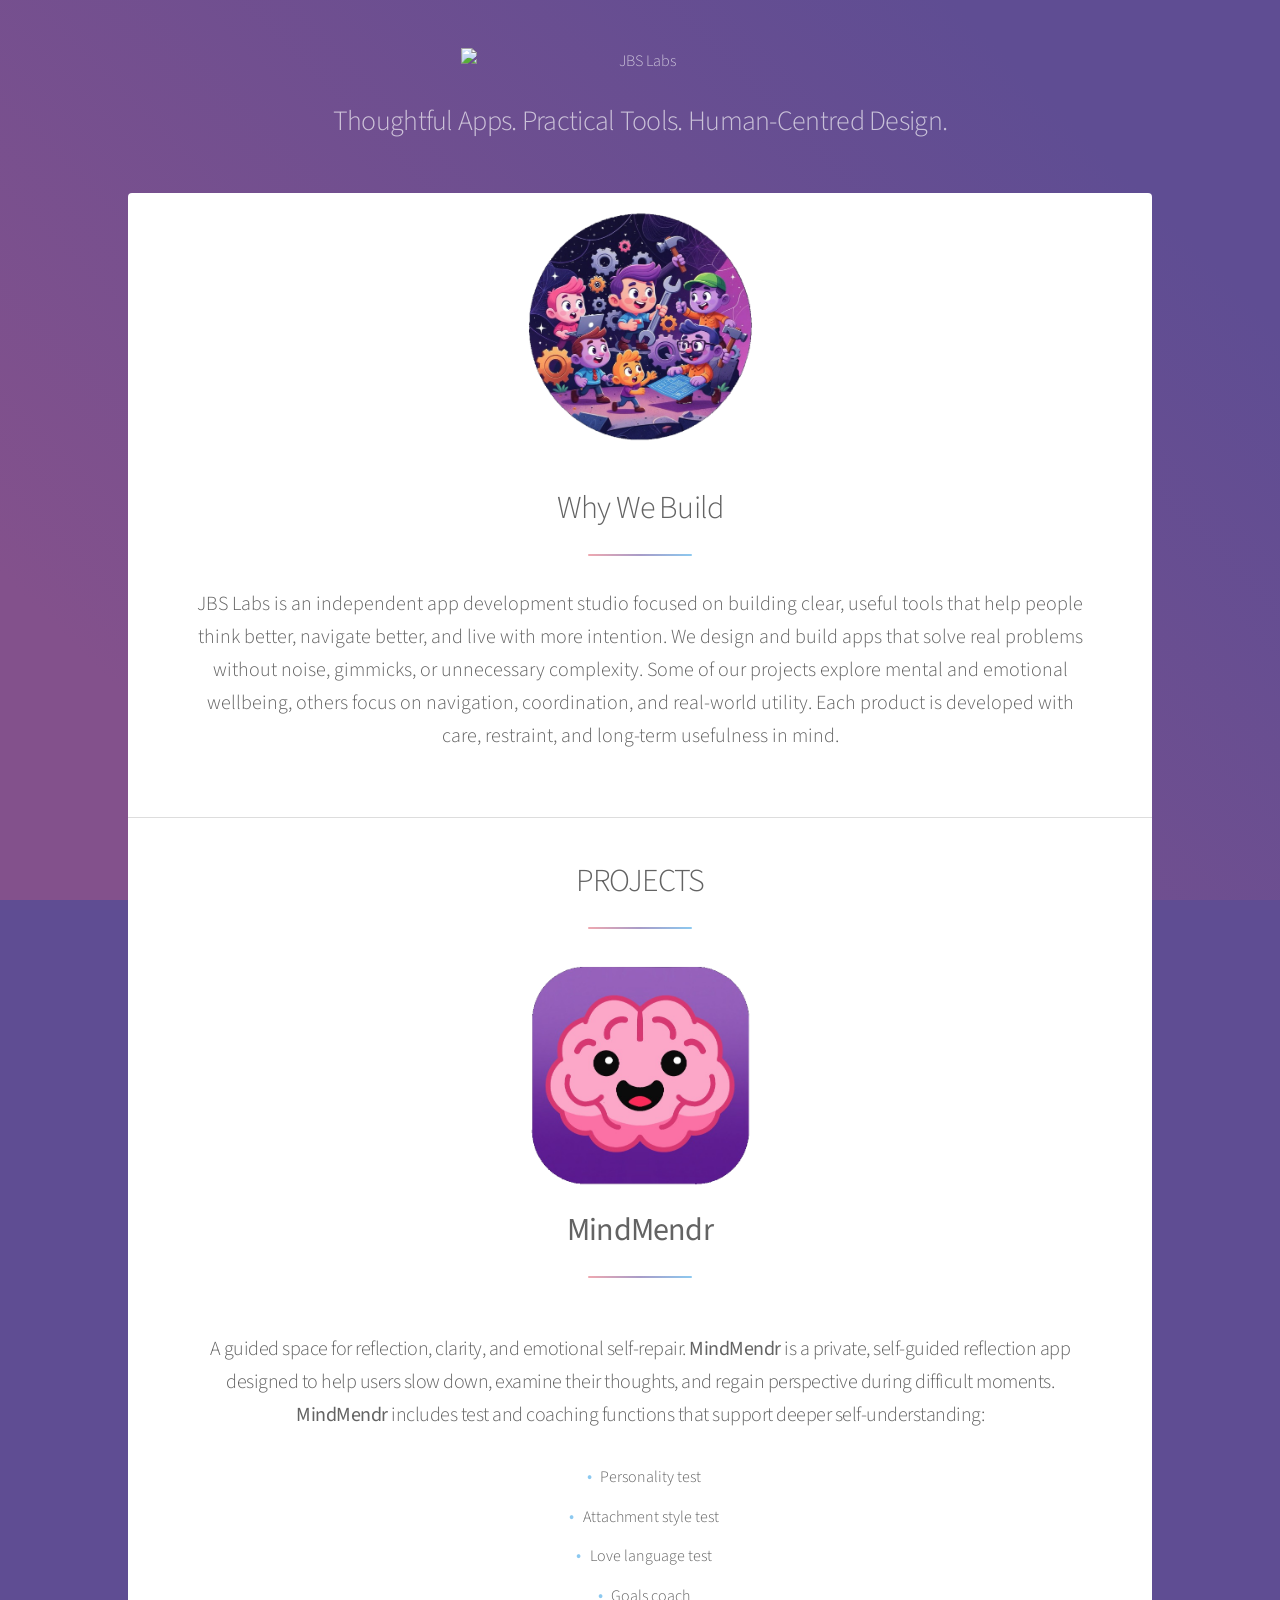
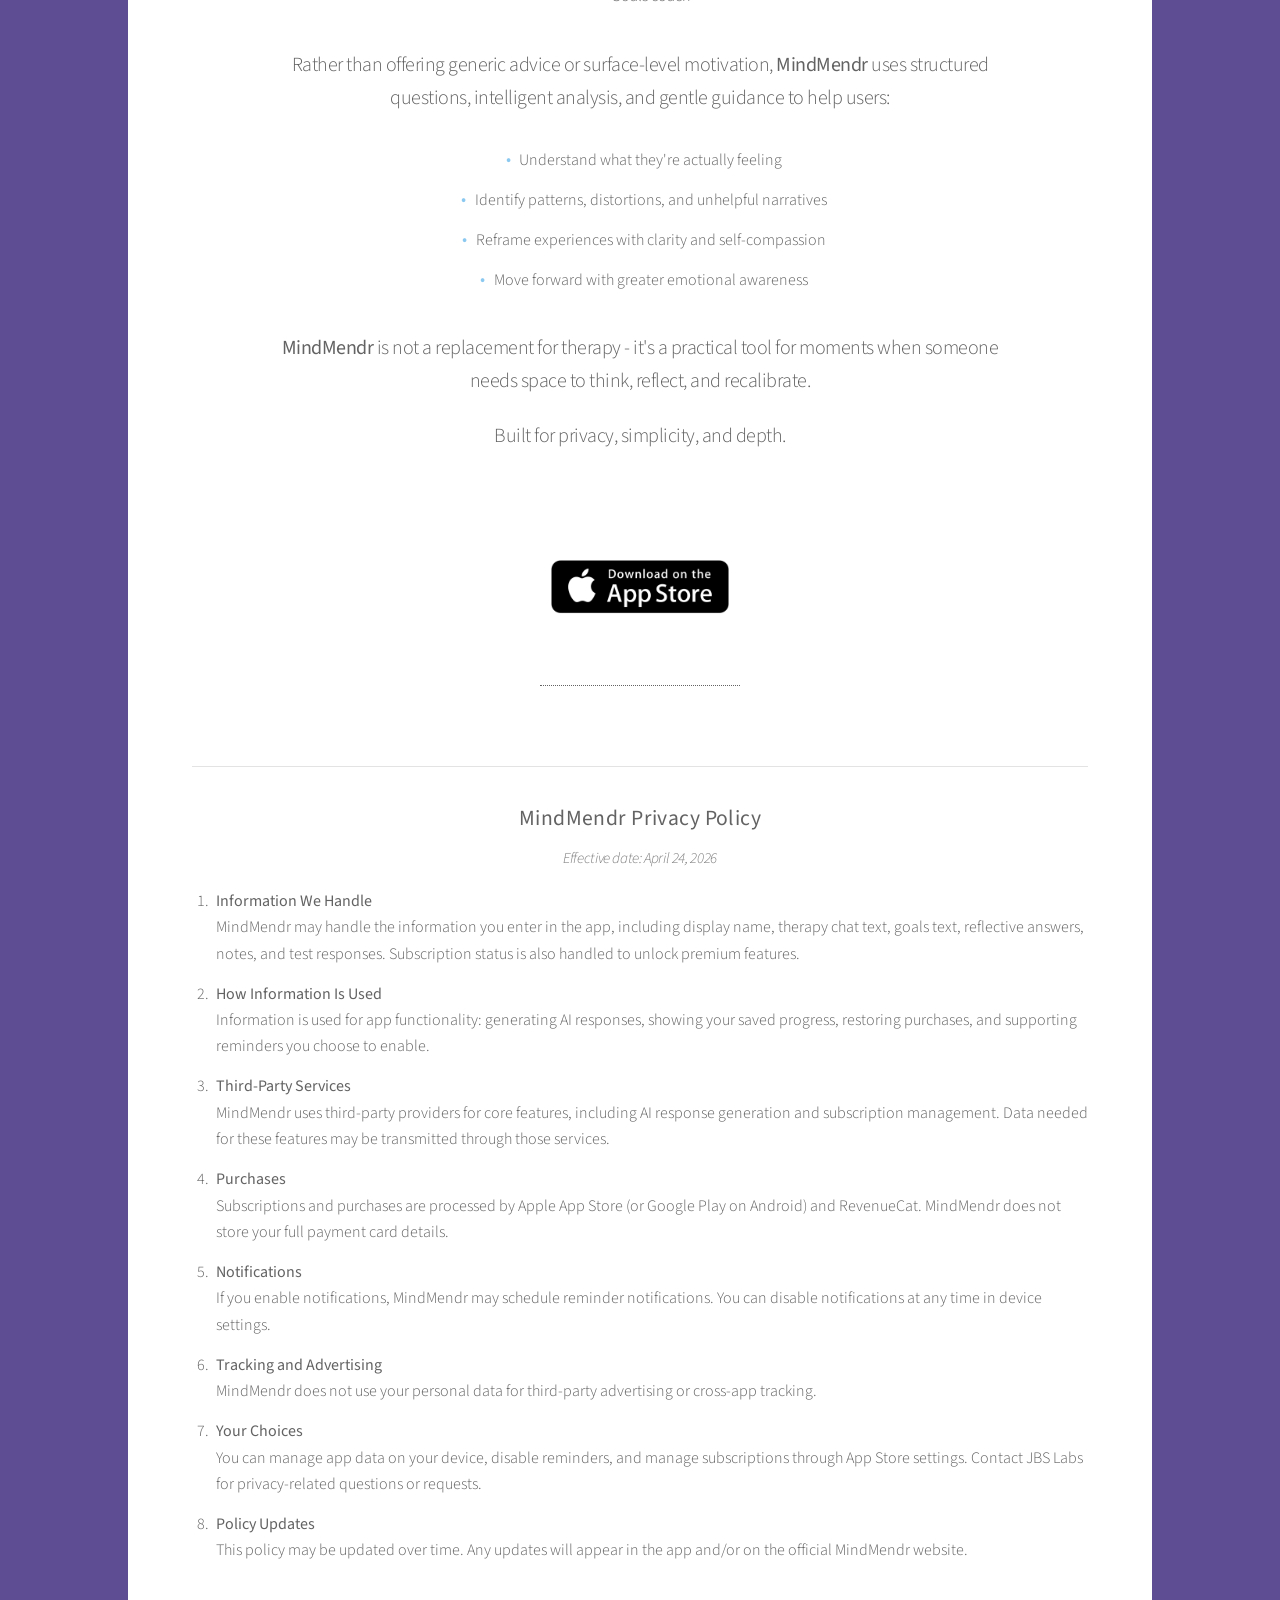
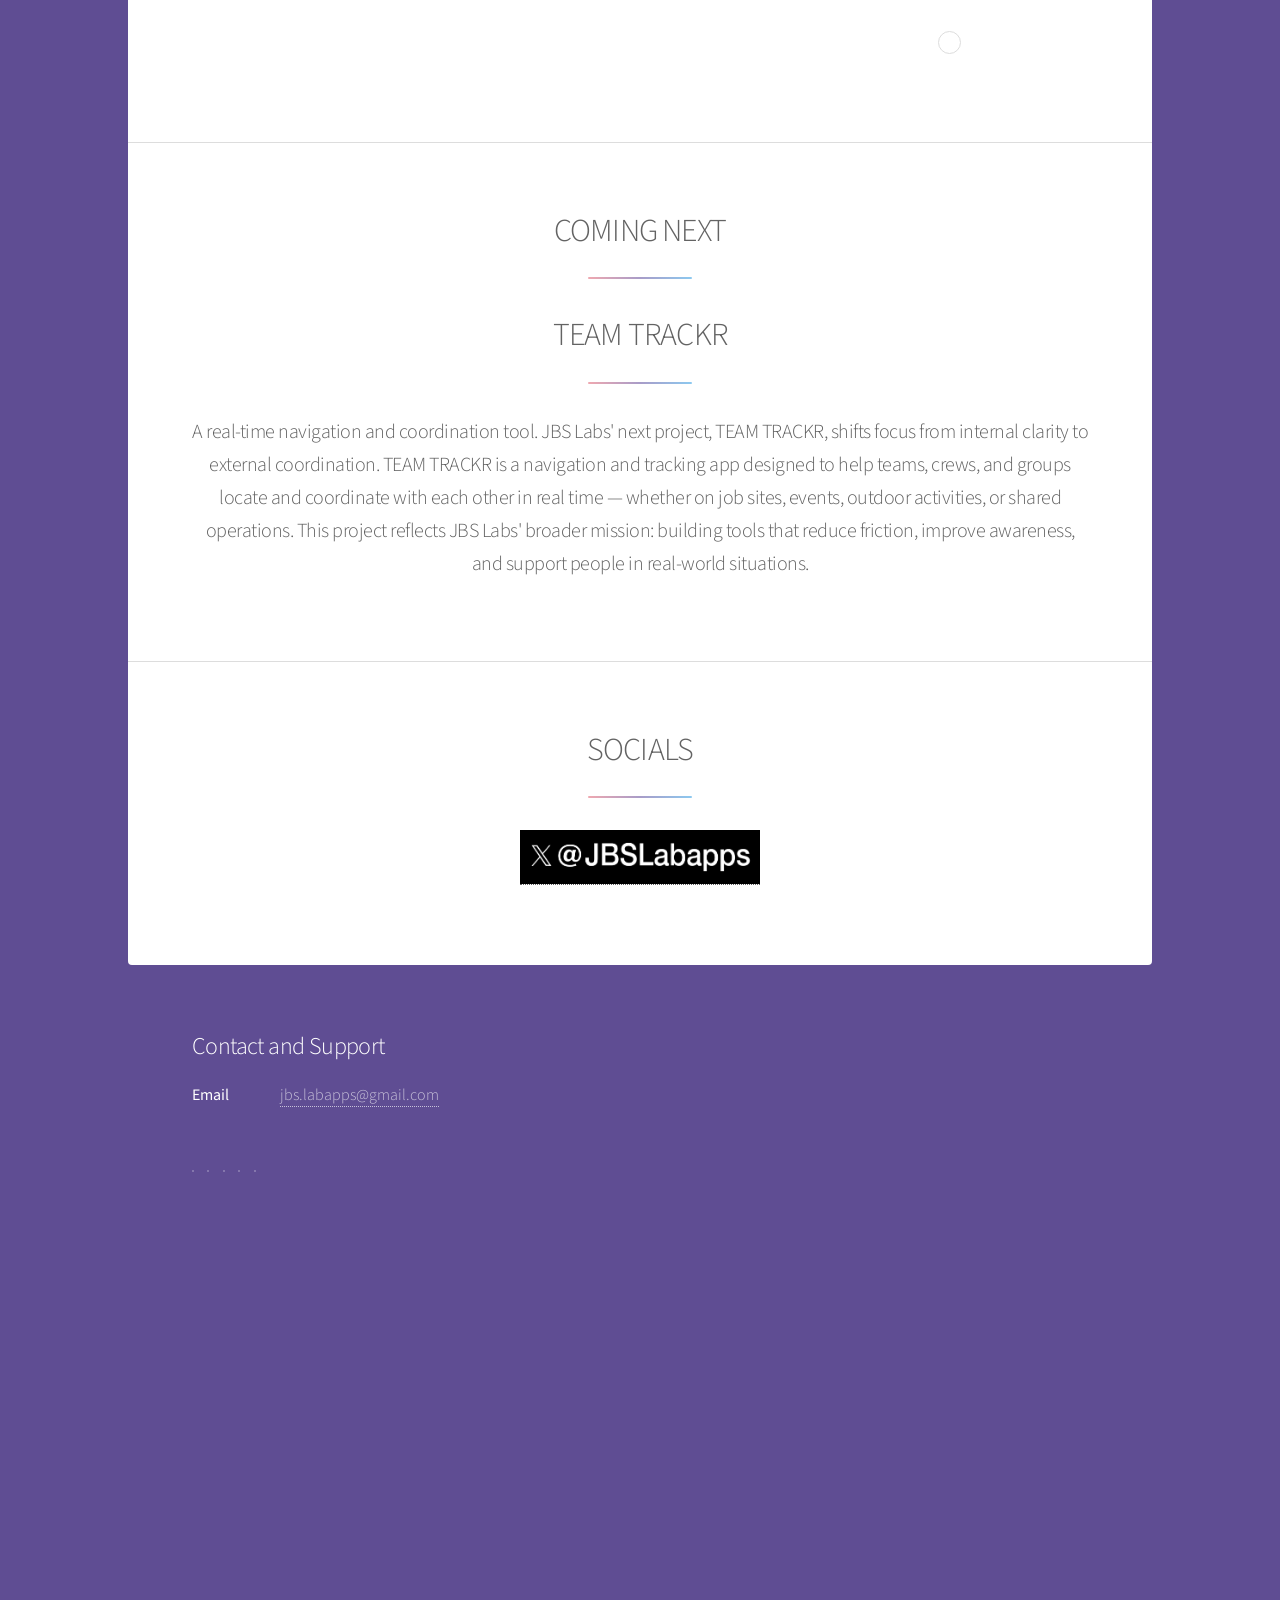
==== commit 814e1275: "Add SOCIALS section with X profile link below Team Trackr. Centre the SOCIALS header and XJBSlabapps" ====
--- a/index.html
+++ b/index.html
@@ -242,6 +242,21 @@
 				margin-right: auto;
 				line-height: 1.65;
 				margin-bottom: 1.1em;
+			}
+			section#socials header.major {
+				text-align: center;
+			}
+			section#socials .socials-link {
+				display: block;
+				width: fit-content;
+				margin: 0.5em auto 0;
+			}
+			section#socials .socials-link img {
+				display: block;
+				max-width: 240px;
+				width: 100%;
+				height: auto;
+				margin: 0 auto;
 			}
 			section#second header.major p {
 				max-width: 720px;
@@ -493,6 +508,16 @@
 								</footer>
 							</section>
 
+						<!-- Socials -->
+							<section id="socials" class="main special">
+								<header class="major">
+									<h2>SOCIALS</h2>
+									<a href="https://x.com/JBSLabapps" class="socials-link" target="_blank" rel="noopener noreferrer">
+										<img src="MIND MENDR GITHUB PAGE_files/Images/XJBSlabapps.png" alt="JBS Lab Apps on X">
+									</a>
+								</header>
+							</section>
+
 						<!-- Get Started -->
 							
 
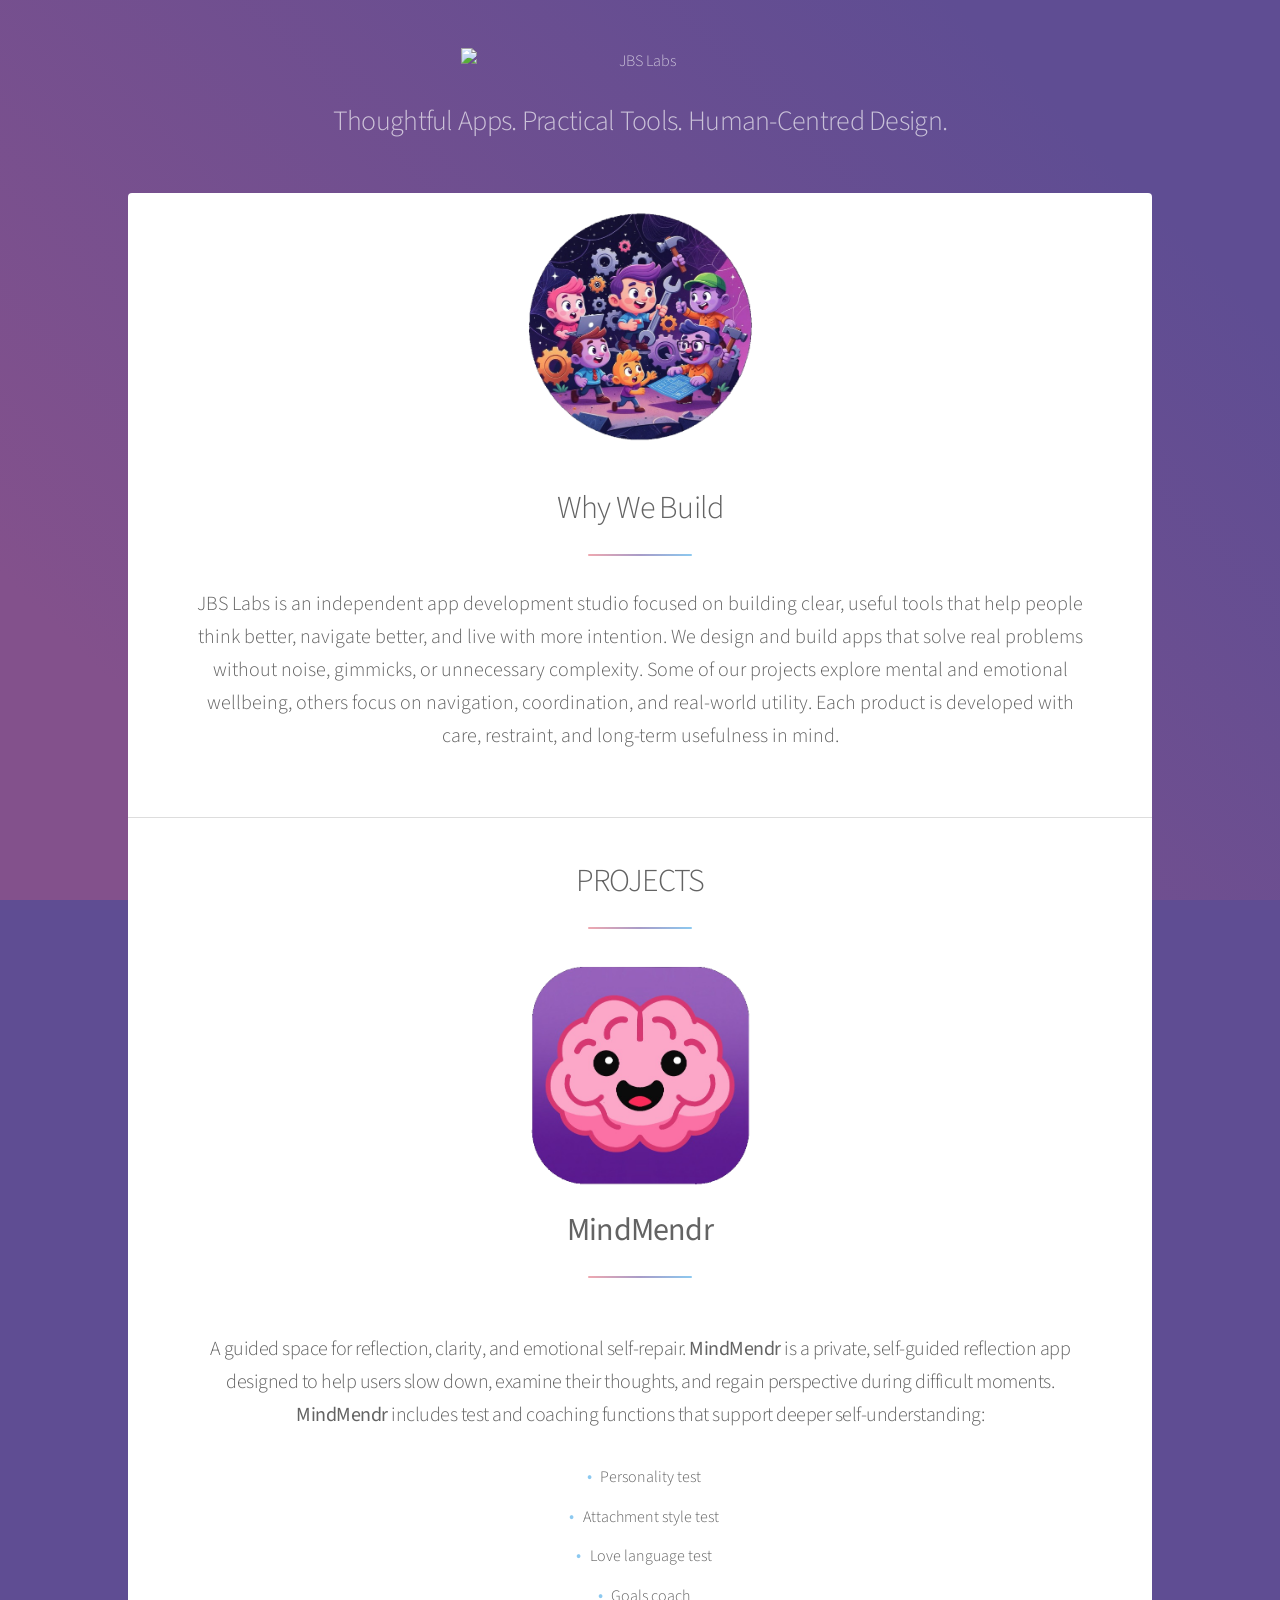
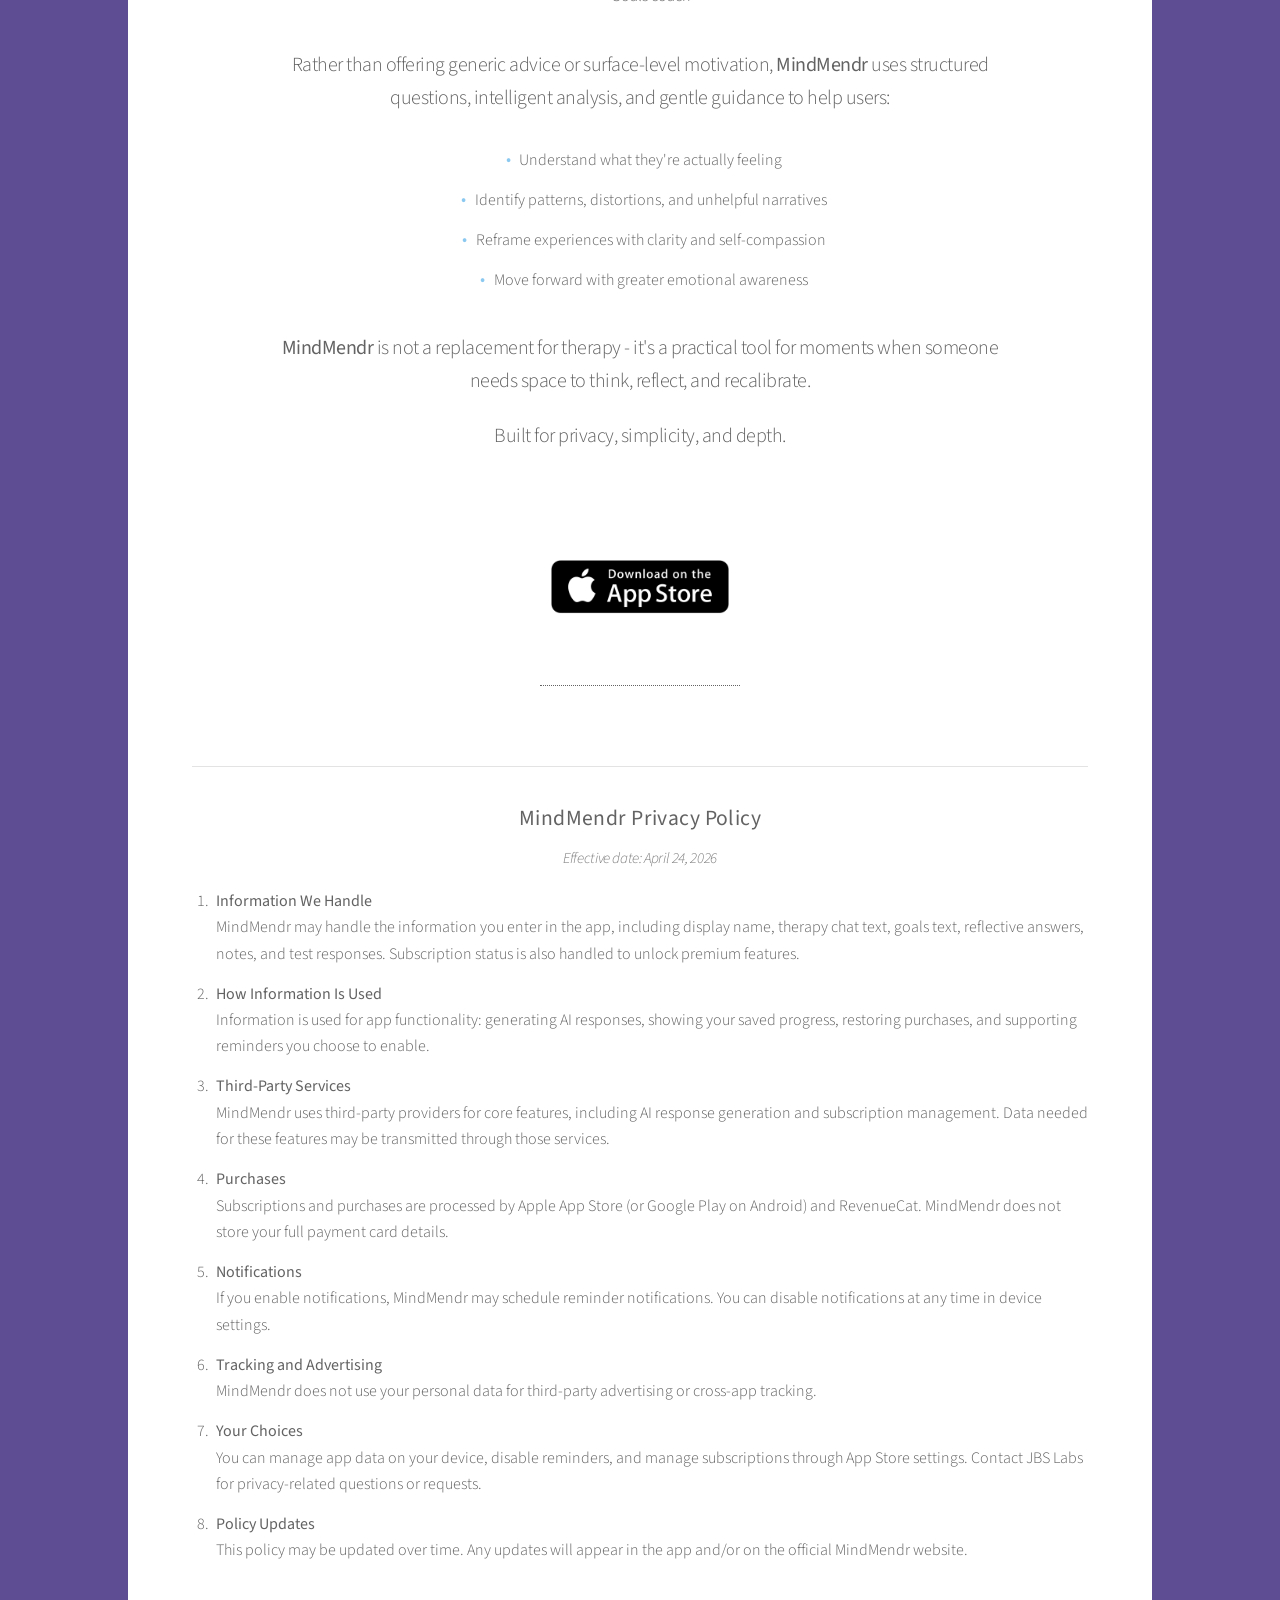
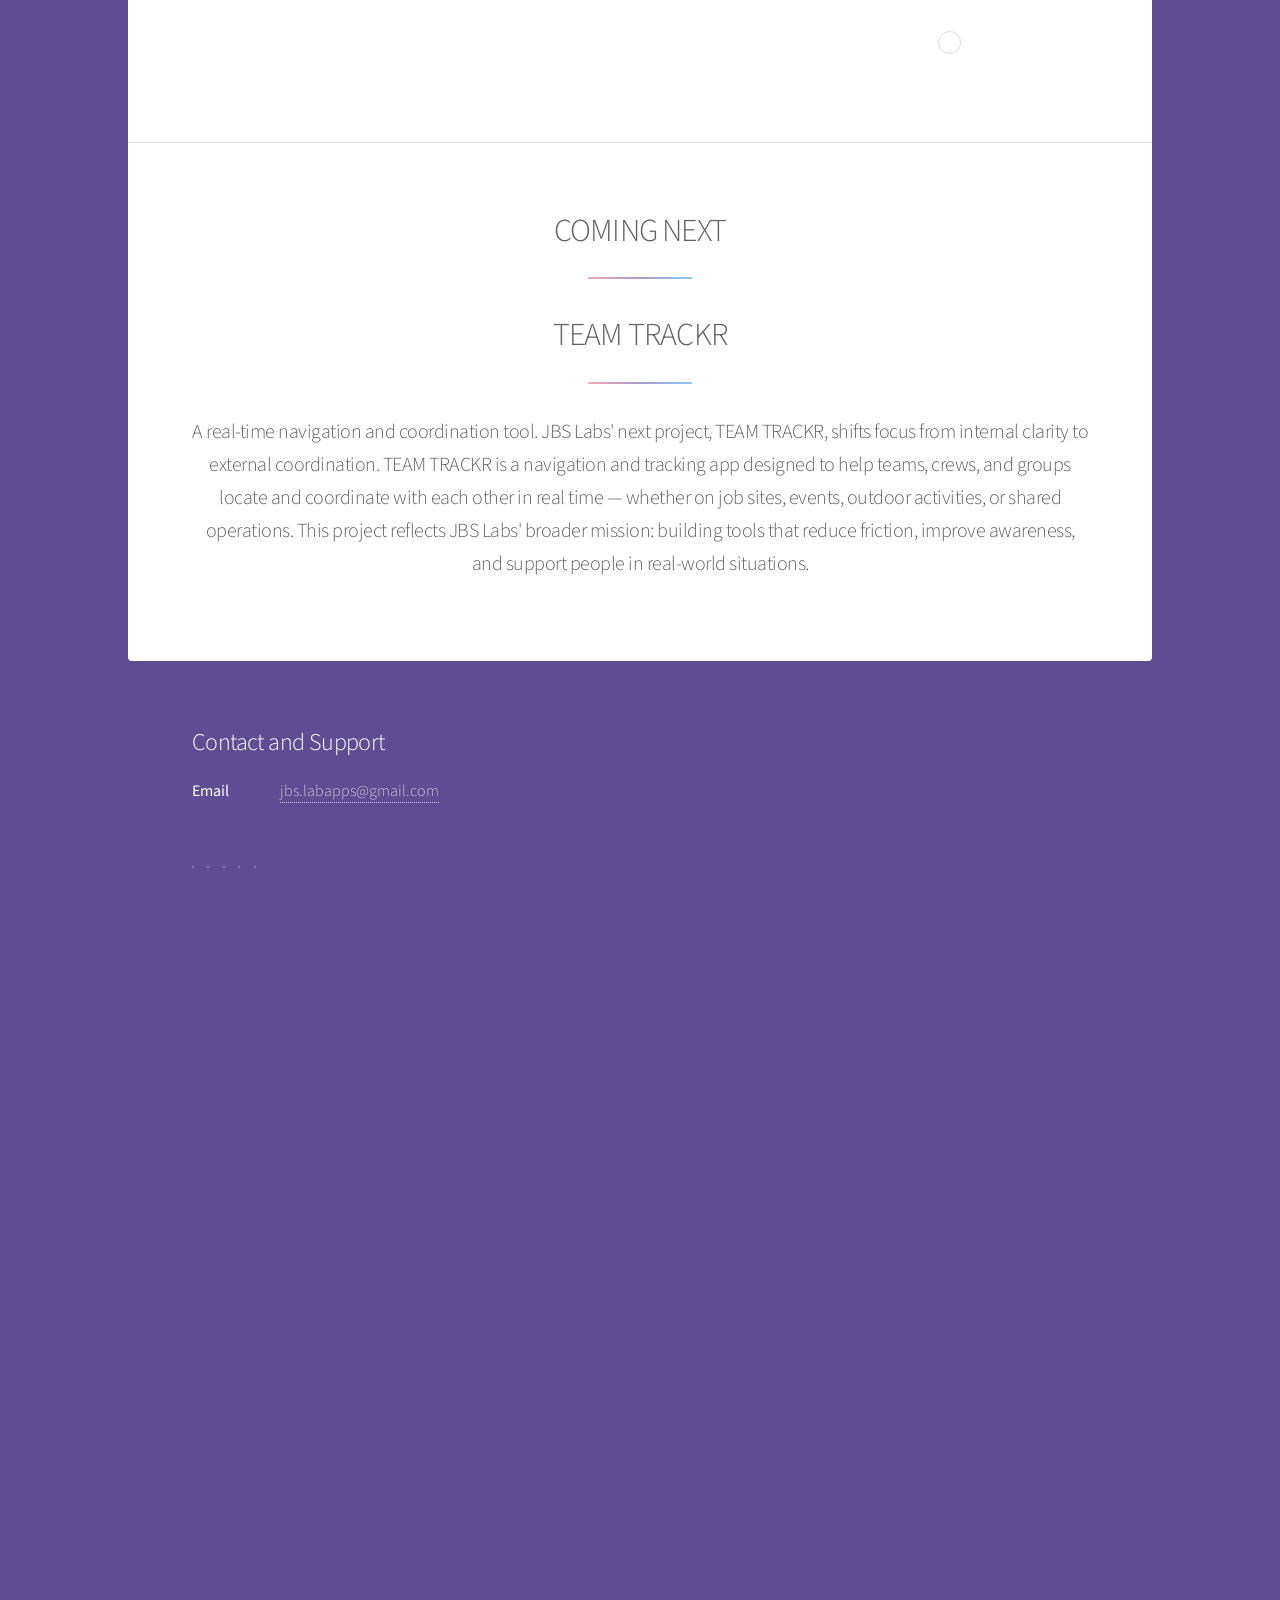
==== commit d88f455e: "Remove SOCIALS section and unused X profile image. Revert the Team Trackr socials block and drop XJB" ====
--- a/index.html
+++ b/index.html
@@ -242,21 +242,6 @@
 				margin-right: auto;
 				line-height: 1.65;
 				margin-bottom: 1.1em;
-			}
-			section#socials header.major {
-				text-align: center;
-			}
-			section#socials .socials-link {
-				display: block;
-				width: fit-content;
-				margin: 0.5em auto 0;
-			}
-			section#socials .socials-link img {
-				display: block;
-				max-width: 240px;
-				width: 100%;
-				height: auto;
-				margin: 0 auto;
 			}
 			section#second header.major p {
 				max-width: 720px;
@@ -508,16 +493,6 @@
 								</footer>
 							</section>
 
-						<!-- Socials -->
-							<section id="socials" class="main special">
-								<header class="major">
-									<h2>SOCIALS</h2>
-									<a href="https://x.com/JBSLabapps" class="socials-link" target="_blank" rel="noopener noreferrer">
-										<img src="MIND MENDR GITHUB PAGE_files/Images/XJBSlabapps.png" alt="JBS Lab Apps on X">
-									</a>
-								</header>
-							</section>
-
 						<!-- Get Started -->
 							
 
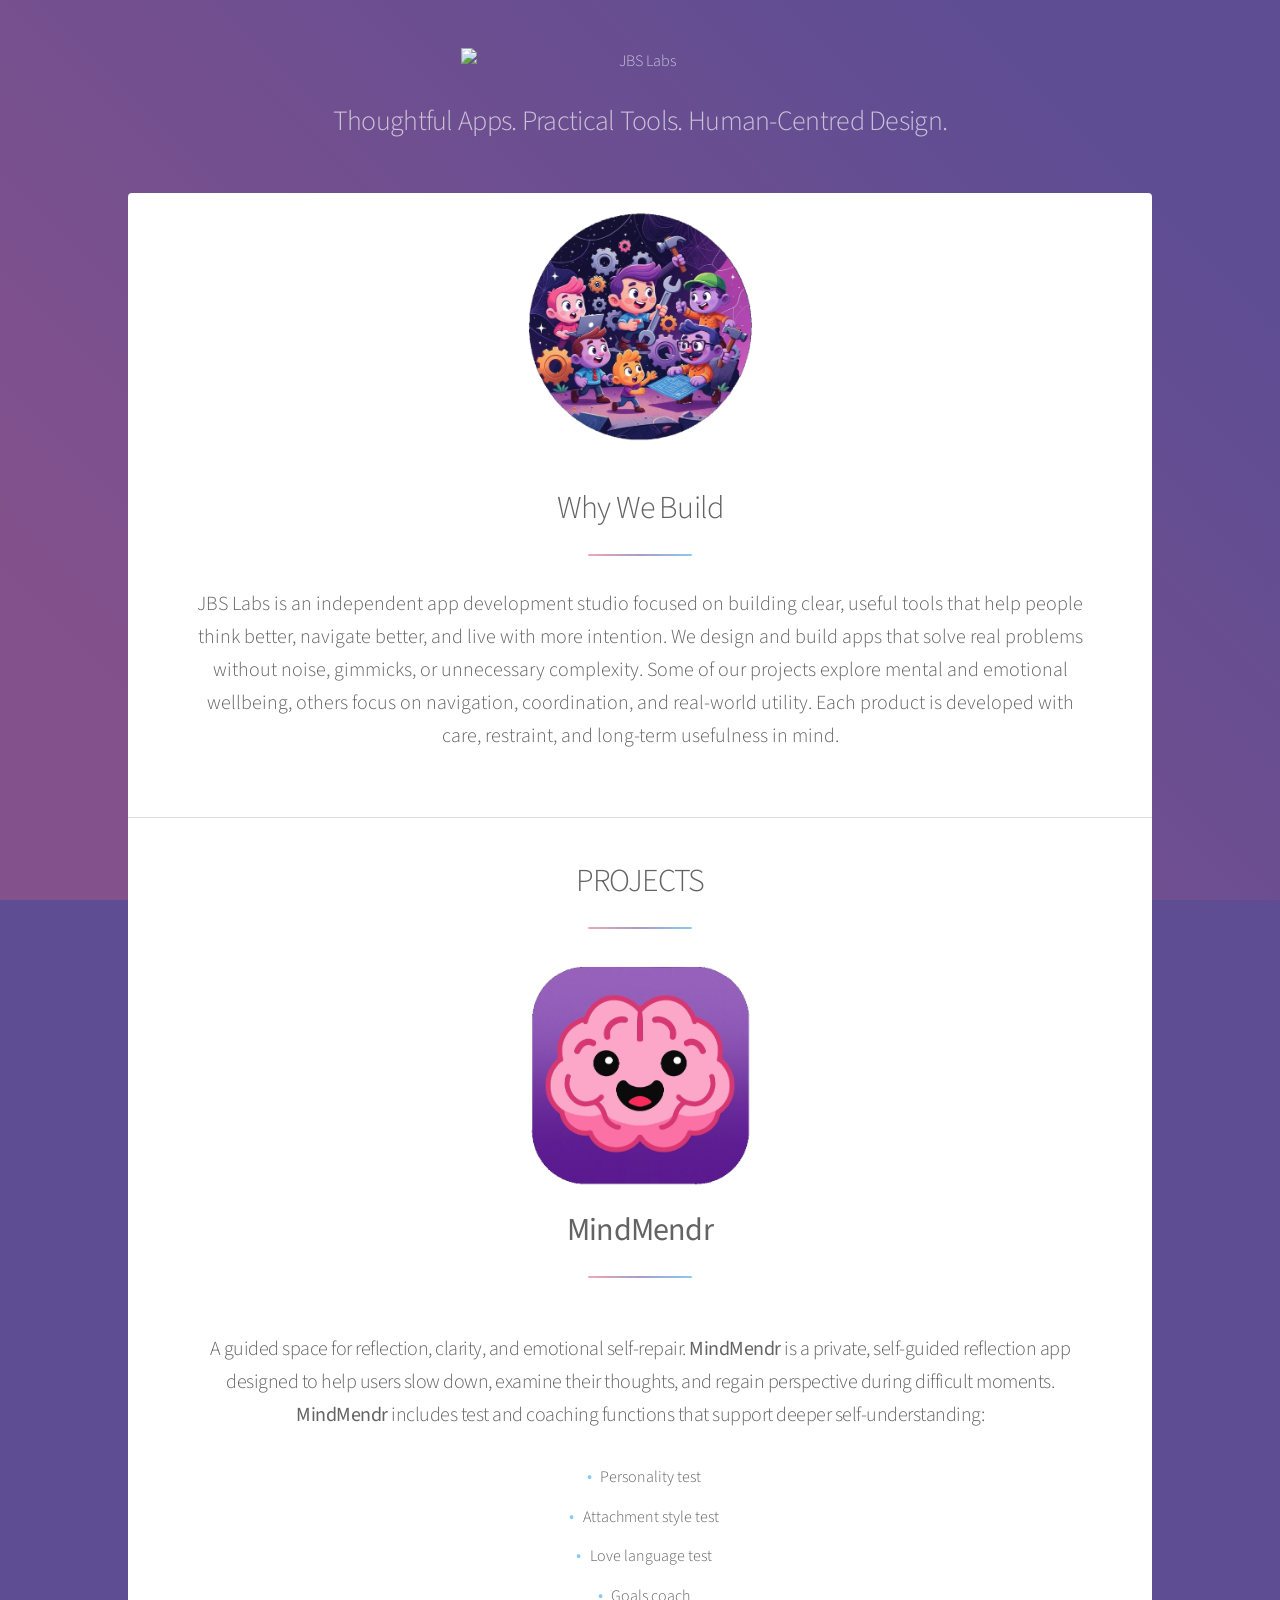
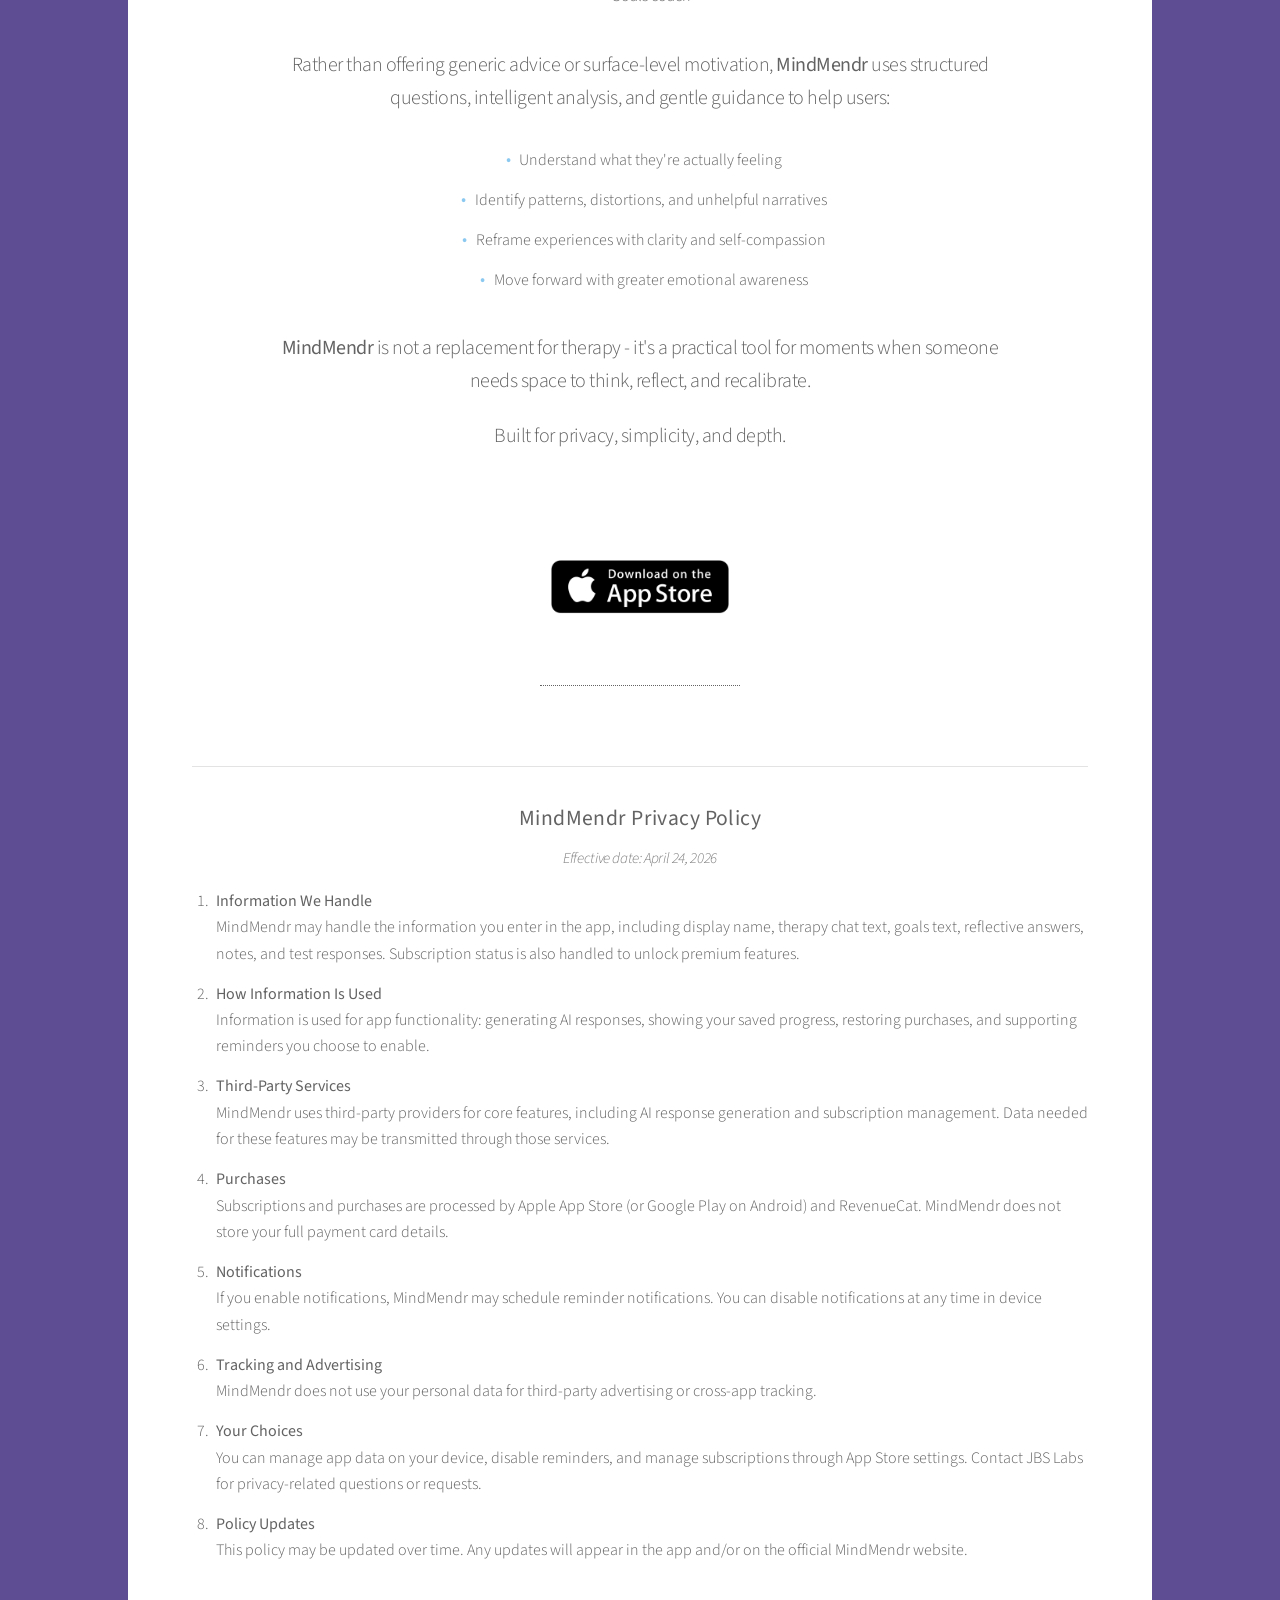
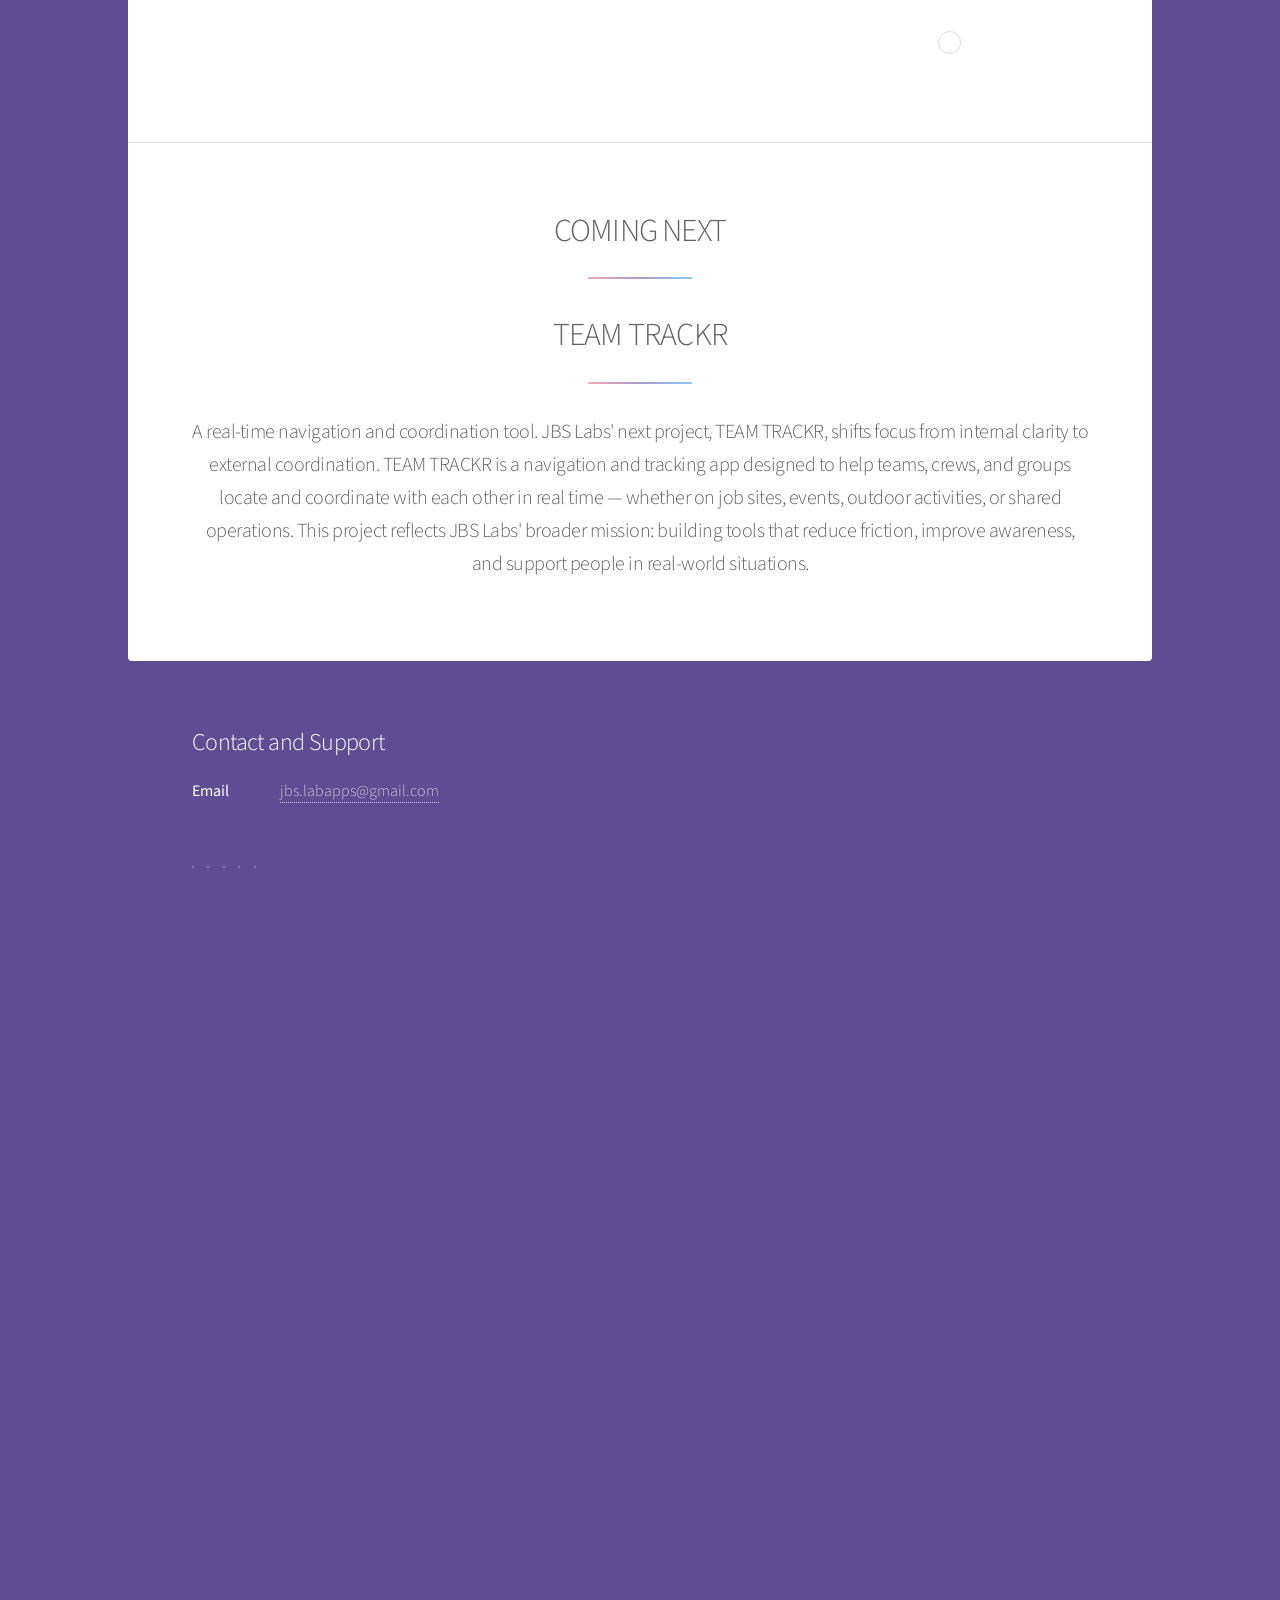
==== commit 53a08662: "Fix purple background flicker on iOS Safari scroll. Replace background-attachment: fixed pseudo-elem" ====
--- a/index.html
+++ b/index.html
@@ -4,31 +4,37 @@
 		
 		<meta name="viewport" content="width=device-width, initial-scale=1, user-scalable=no">
 		<meta name="theme-color" content="#5f4d93">
-		<link rel="stylesheet" href="./MIND MENDR GITHUB PAGE_files/main.css?v=3">
+		<link rel="stylesheet" href="./MIND MENDR GITHUB PAGE_files/main.css?v=4">
 		<noscript><link rel="stylesheet" href="assets/css/noscript.css" /></noscript>
 		<style>
-			/* macOS overscroll only uses solid background-color on html, not gradients */
+			/* Solid colour on html for overscroll; gradient lives on #site-bg (fixed div, not pseudo-element) */
 			html {
 				background-color: #5f4d93 !important;
 			}
-			html::before {
-				content: '';
+			#site-bg {
 				position: fixed;
-				top: -100vh;
+				top: 0;
 				left: 0;
 				width: 100%;
-				height: calc(200vh + 100%);
+				height: 100%;
 				background-color: #5f4d93;
 				background-image: url("./MIND MENDR GITHUB PAGE_files/images/overlay.png"), linear-gradient(45deg, #83518c 15%, #5f4d93 85%);
-				background-attachment: fixed;
+				background-size: cover;
+				background-position: center center;
+				background-repeat: no-repeat;
 				z-index: -1;
 				pointer-events: none;
+				-webkit-transform: translateZ(0);
+				transform: translateZ(0);
+				-webkit-backface-visibility: hidden;
+				backface-visibility: hidden;
 			}
 			body {
 				background-color: transparent !important;
 				background-image: none !important;
 				margin-top: -100vh !important;
 				padding-top: 100vh !important;
+				isolation: isolate;
 			}
 			#header.alt p.header-tagline {
 				font-size: 1.75em;
@@ -357,6 +363,7 @@
 		</style>
 	</head>
 	<body class="">
+		<div id="site-bg" aria-hidden="true"></div>
 
 		<!-- Wrapper -->
 			<div id="wrapper">
--- a/MIND MENDR GITHUB PAGE_files/main.css
+++ b/MIND MENDR GITHUB PAGE_files/main.css
@@ -96,21 +96,28 @@
 		min-height: 100%;
 	}
 
-	html::before {
-		content: '';
+	#site-bg {
 		position: fixed;
-		top: -100vh;
+		top: 0;
 		left: 0;
 		width: 100%;
-		height: calc(200vh + 100%);
+		height: 100%;
 		background-color: #5f4d93;
 		background-image: url("images/overlay.png"), -moz-linear-gradient(45deg, #83518c 15%, #5f4d93 85%);
 		background-image: url("images/overlay.png"), -webkit-linear-gradient(45deg, #83518c 15%, #5f4d93 85%);
 		background-image: url("images/overlay.png"), -ms-linear-gradient(45deg, #83518c 15%, #5f4d93 85%);
 		background-image: url("images/overlay.png"), linear-gradient(45deg, #83518c 15%, #5f4d93 85%);
-		background-attachment: fixed;
+		background-size: cover;
+		background-position: center center;
+		background-repeat: no-repeat;
 		z-index: -1;
 		pointer-events: none;
+		-moz-transform: translateZ(0);
+		-webkit-transform: translateZ(0);
+		-ms-transform: translateZ(0);
+		transform: translateZ(0);
+		-webkit-backface-visibility: hidden;
+		backface-visibility: hidden;
 	}
 
 	*, *:before, *:after {
@@ -123,6 +130,7 @@
 		min-height: 100%;
 		margin-top: -100vh;
 		padding-top: 100vh;
+		isolation: isolate;
 	}
 
 		body.is-preload *, body.is-preload *:before, body.is-preload *:after {
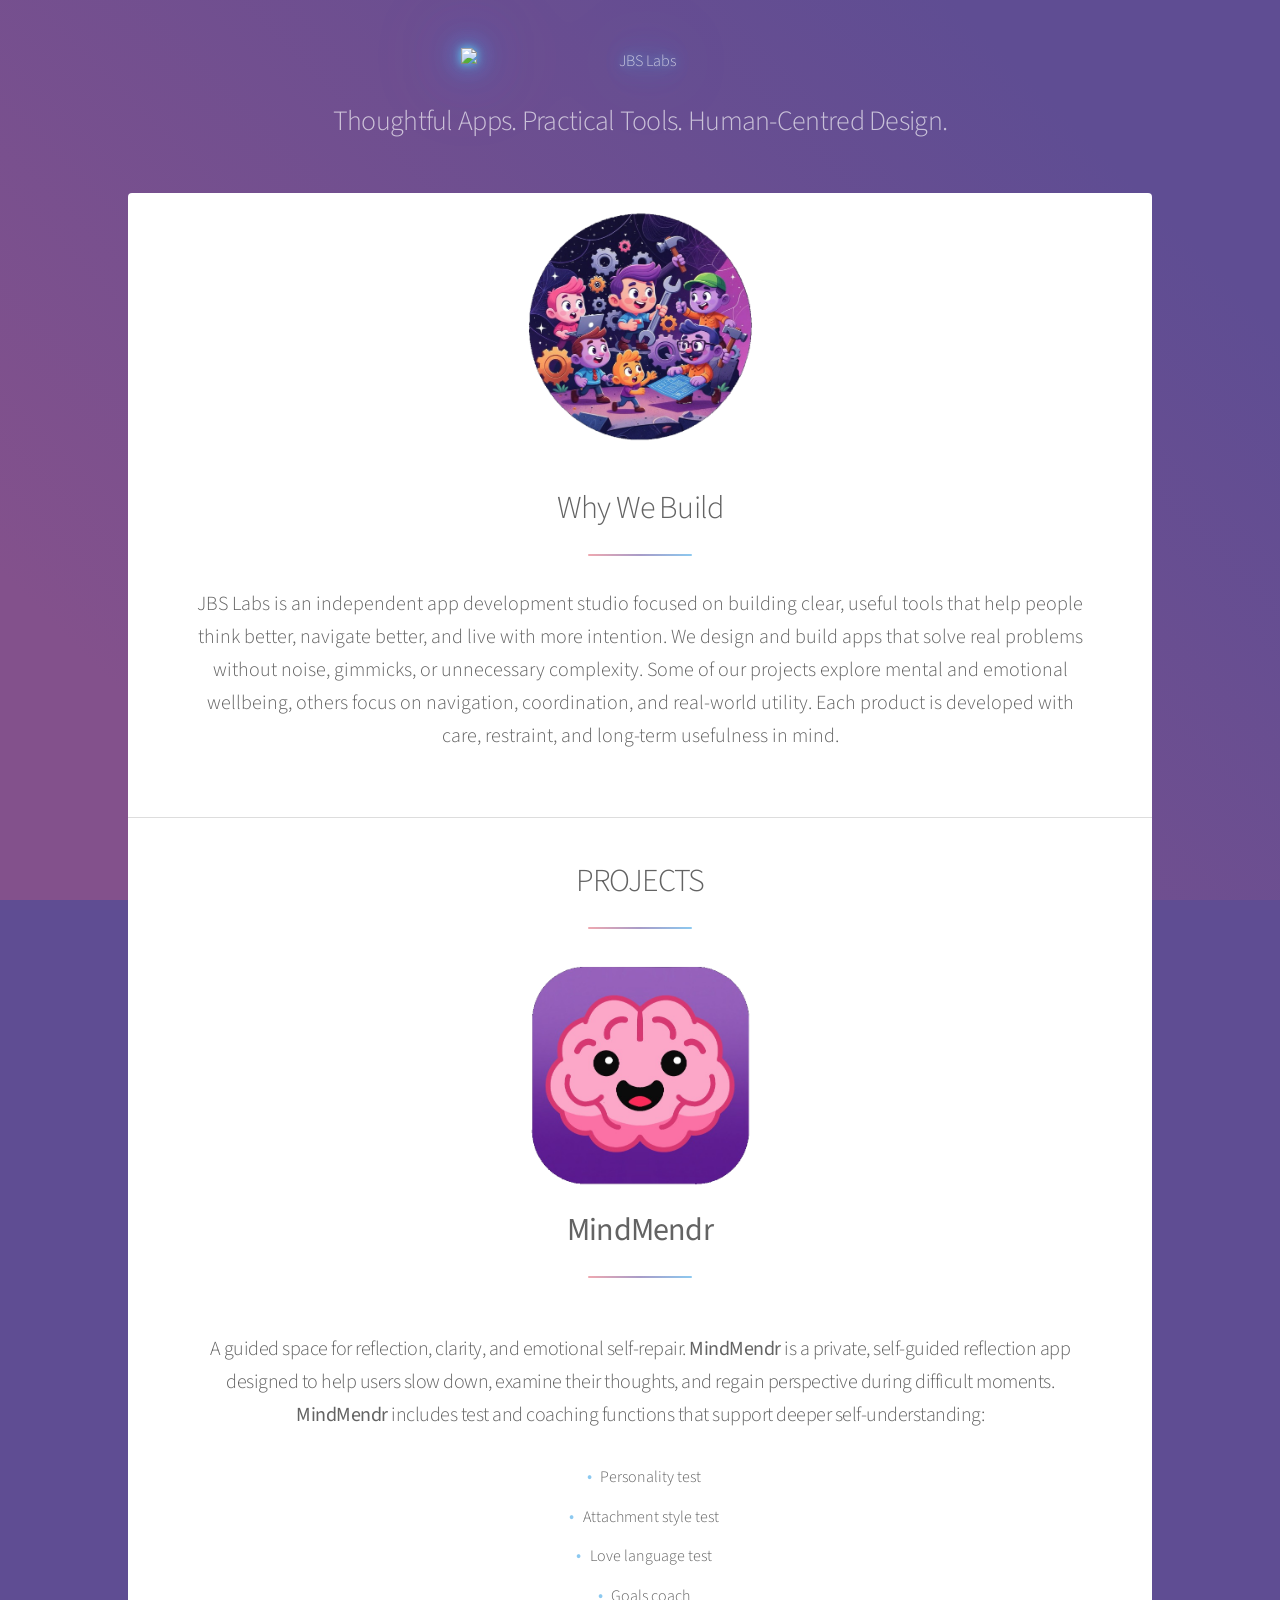
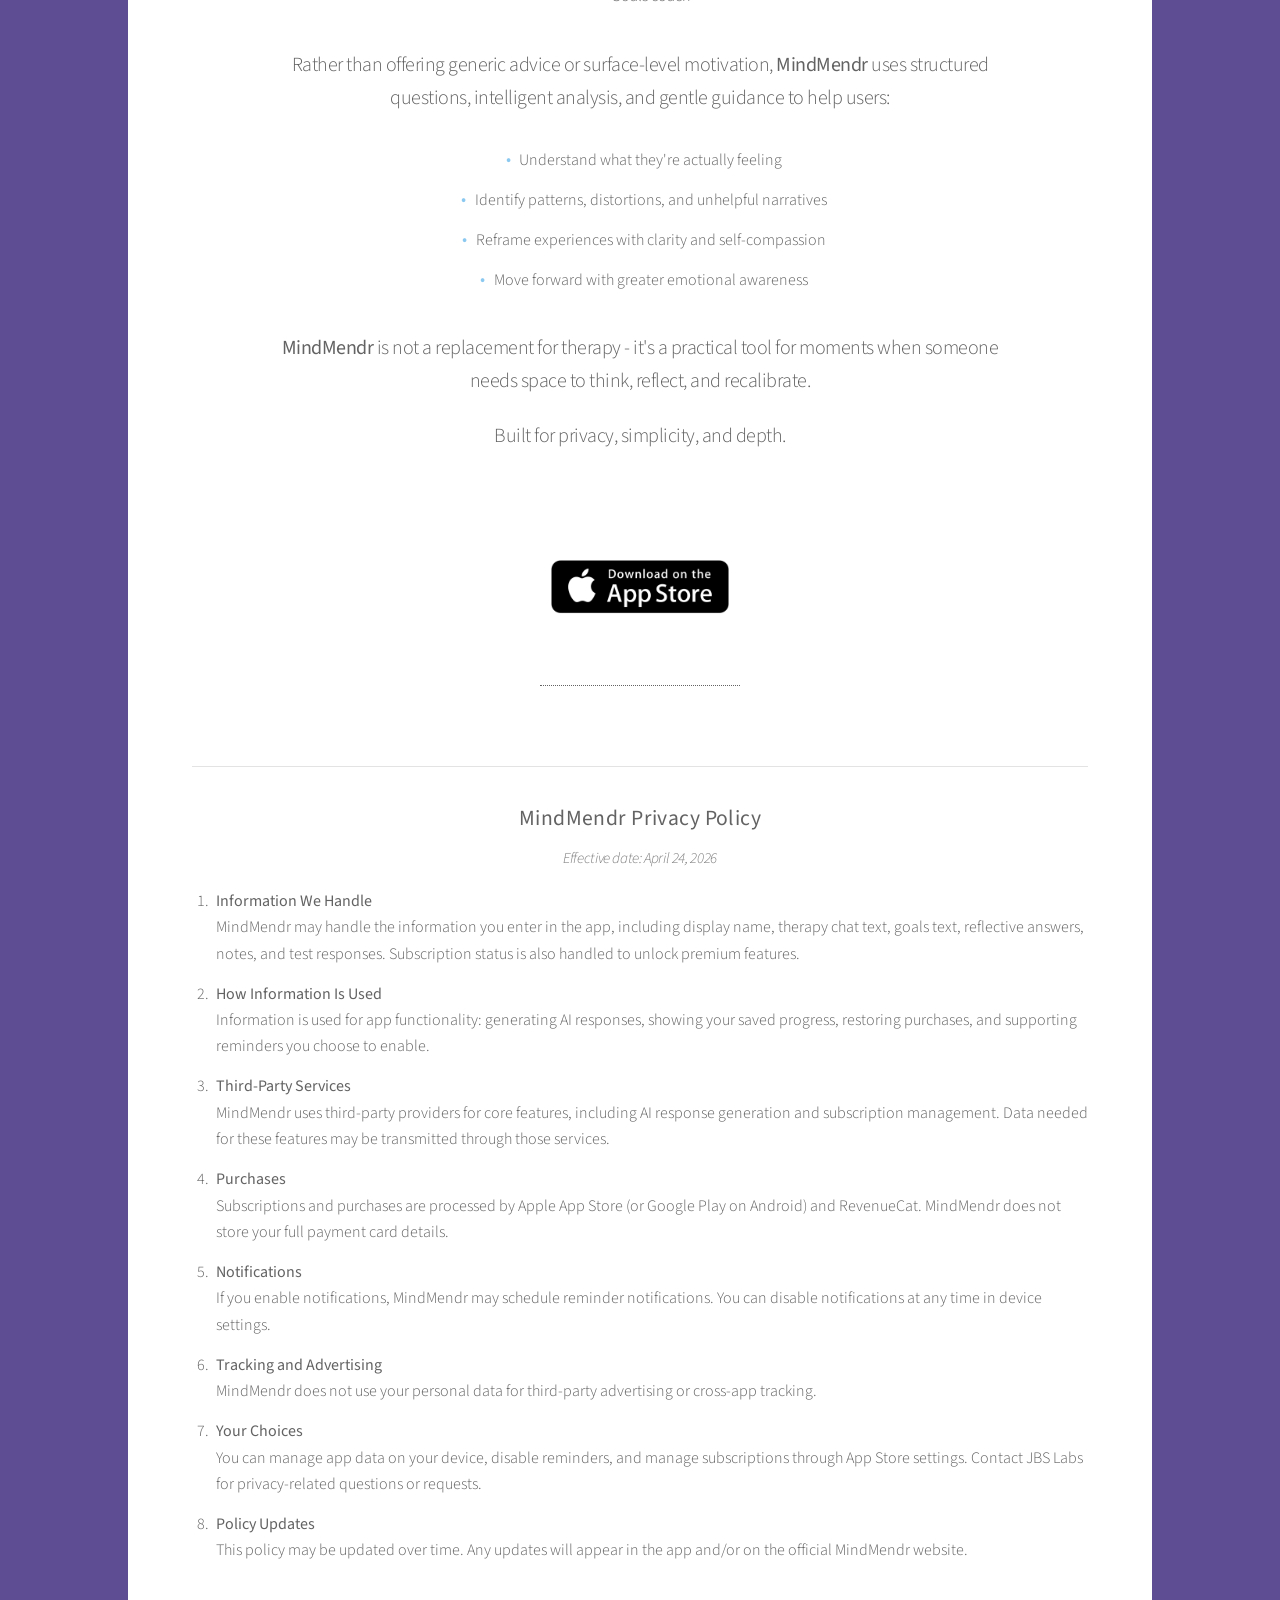
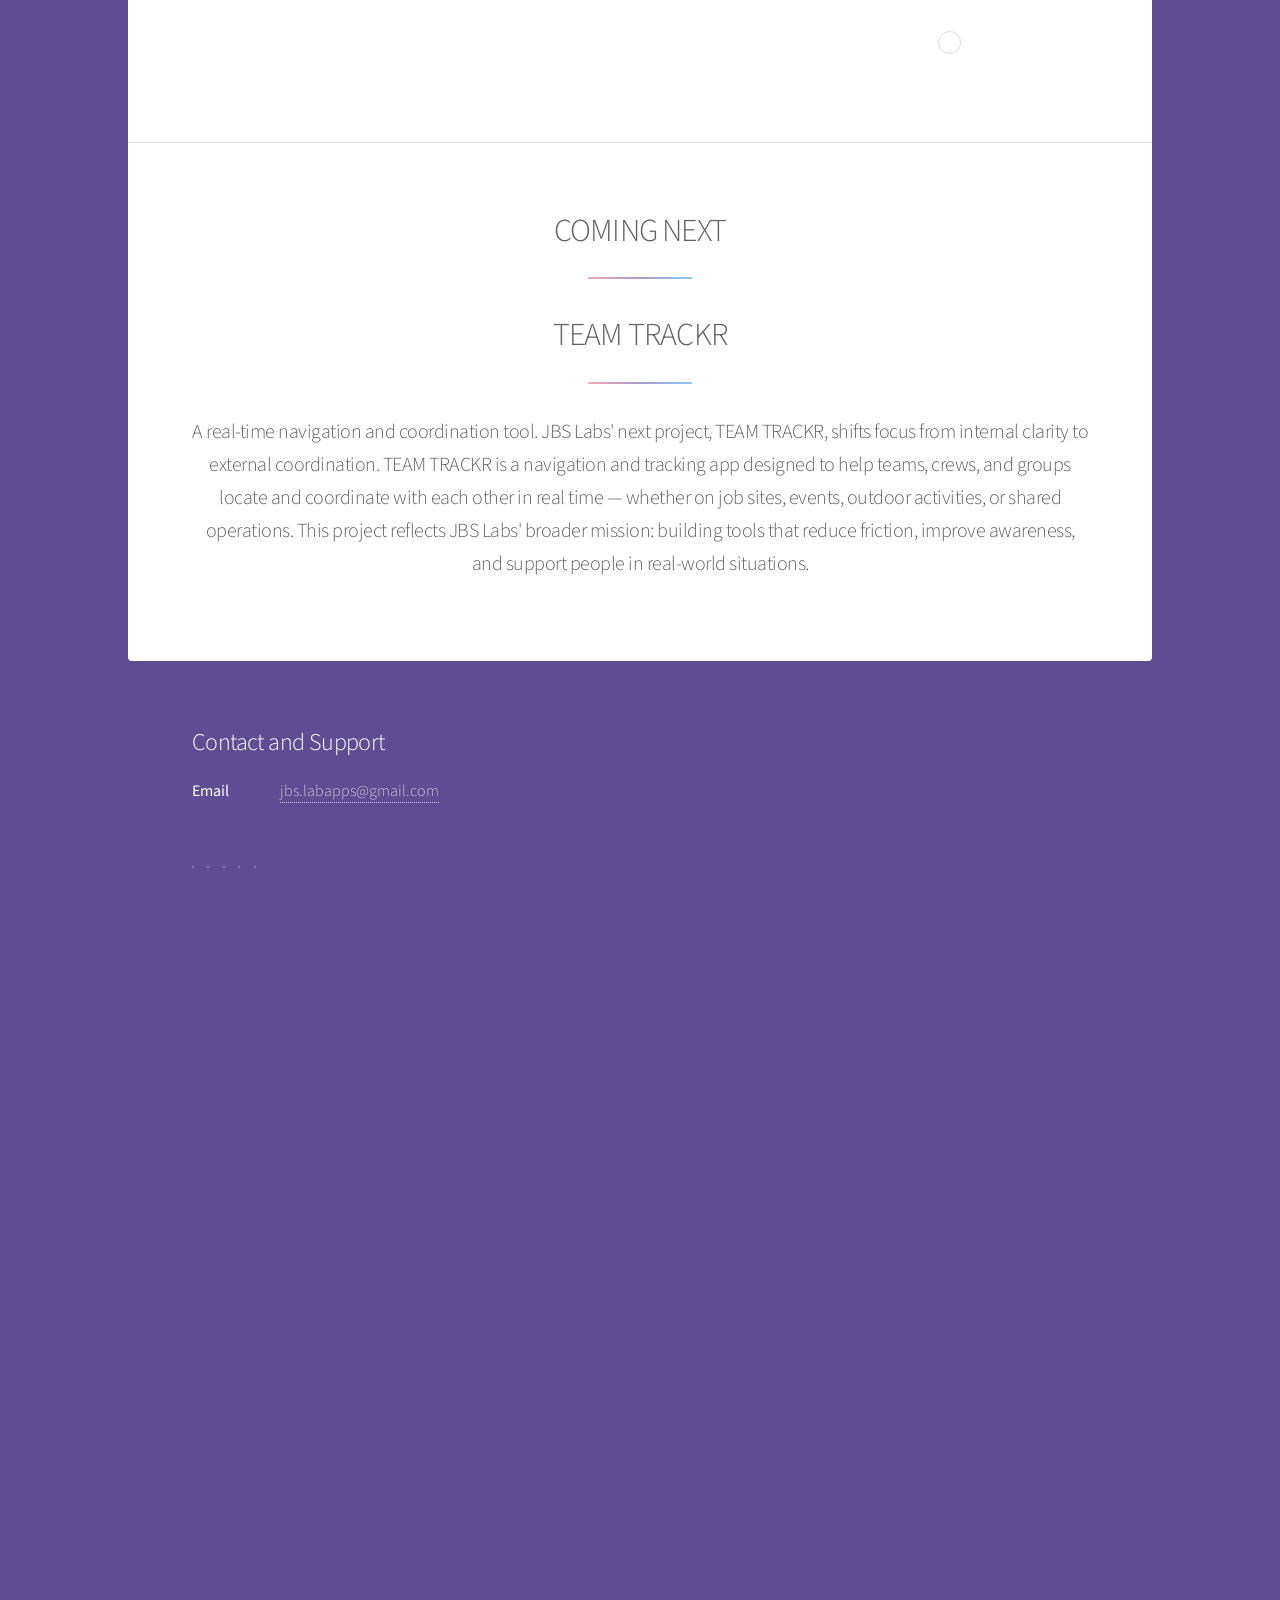
==== commit 5afa3a84: "Add neon glow effect to header JBS Labs logo. Layered cyan-blue drop-shadows with a subtle pulse ani" ====
--- a/index.html
+++ b/index.html
@@ -177,6 +177,33 @@
 			}
 			#header.alt .logo img.brand-logo {
 				max-width: none !important;
+				filter:
+					drop-shadow(0 0 4px rgba(96, 214, 255, 0.95))
+					drop-shadow(0 0 12px rgba(56, 189, 248, 0.75))
+					drop-shadow(0 0 24px rgba(59, 130, 246, 0.55))
+					drop-shadow(0 0 40px rgba(139, 92, 246, 0.35));
+				animation: jbs-neon-glow 3.5s ease-in-out infinite;
+			}
+			@keyframes jbs-neon-glow {
+				0%, 100% {
+					filter:
+						drop-shadow(0 0 4px rgba(96, 214, 255, 0.85))
+						drop-shadow(0 0 12px rgba(56, 189, 248, 0.65))
+						drop-shadow(0 0 24px rgba(59, 130, 246, 0.45))
+						drop-shadow(0 0 40px rgba(139, 92, 246, 0.28));
+				}
+				50% {
+					filter:
+						drop-shadow(0 0 6px rgba(144, 224, 255, 1))
+						drop-shadow(0 0 16px rgba(56, 189, 248, 0.9))
+						drop-shadow(0 0 32px rgba(59, 130, 246, 0.7))
+						drop-shadow(0 0 52px rgba(167, 139, 250, 0.45));
+				}
+			}
+			@media (prefers-reduced-motion: reduce) {
+				#header.alt .logo img.brand-logo {
+					animation: none;
+				}
 			}
 			#header.alt .logo {
 				display: flex;
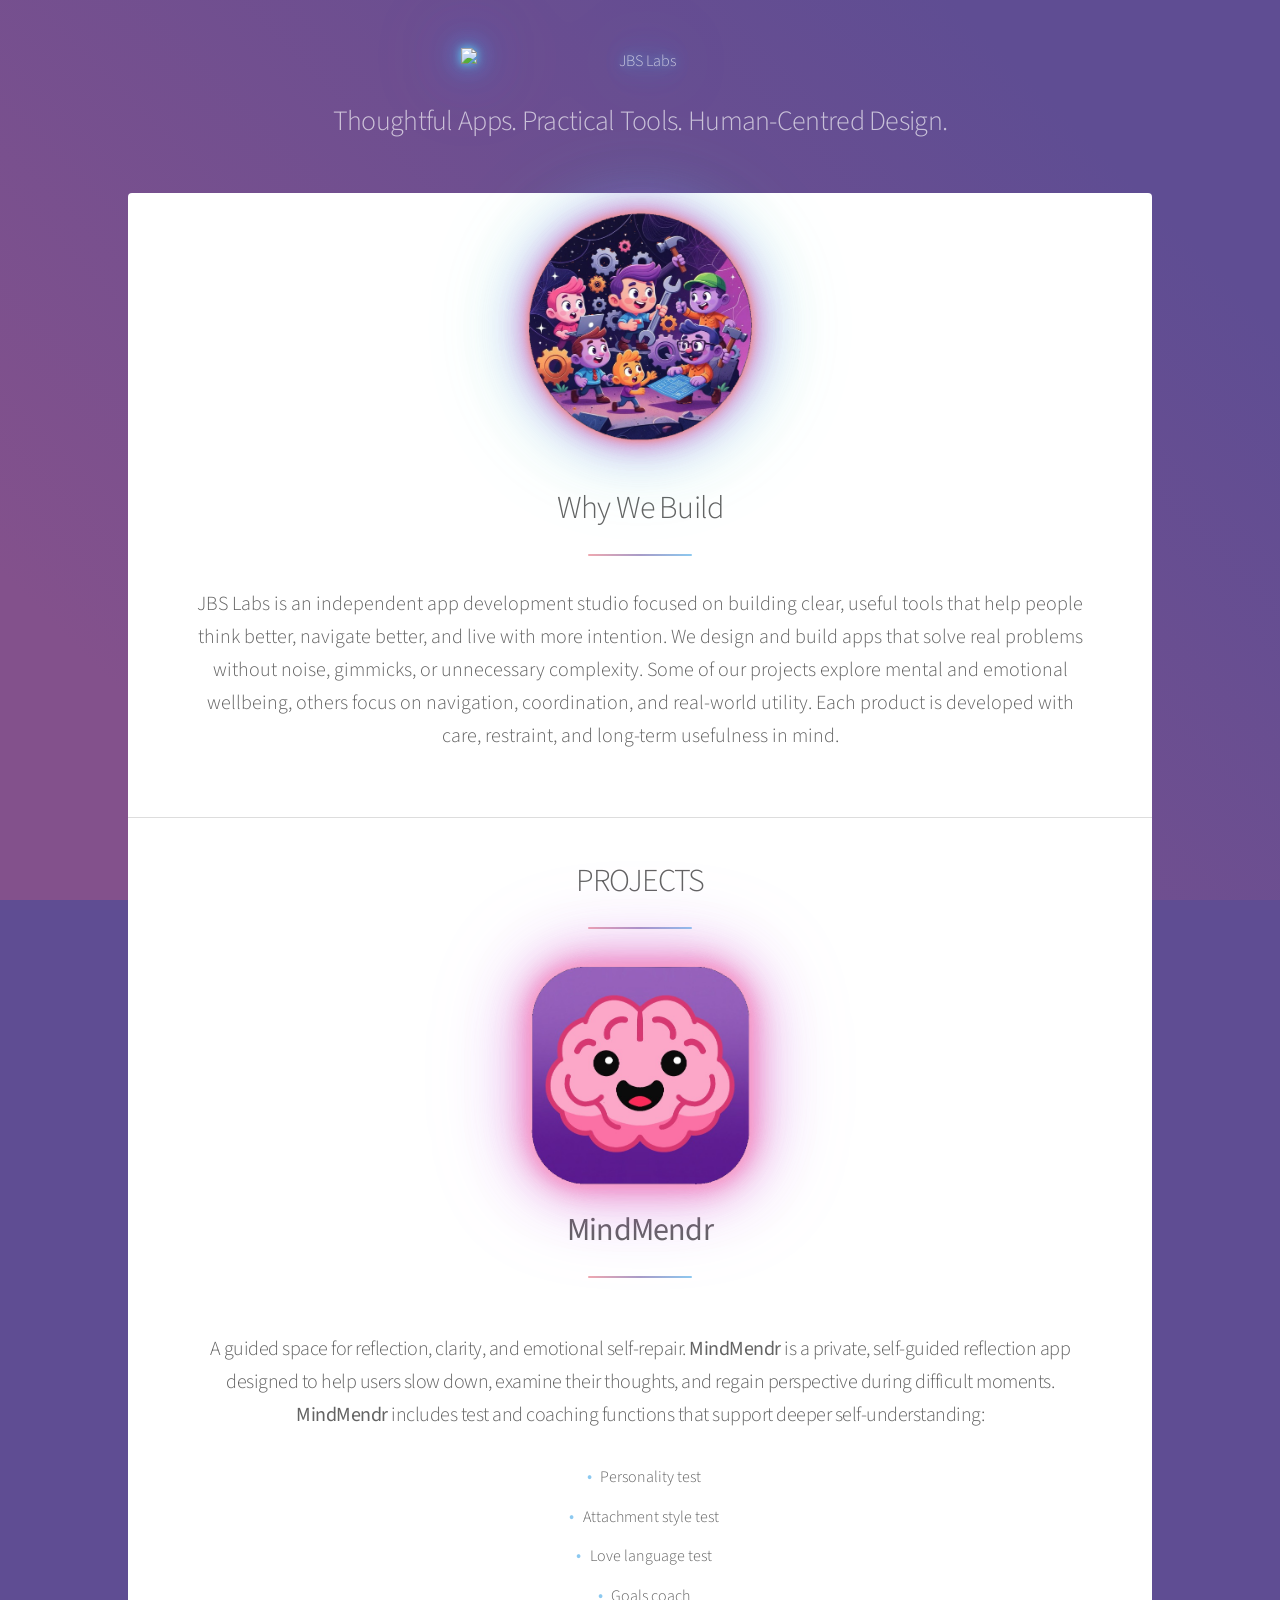
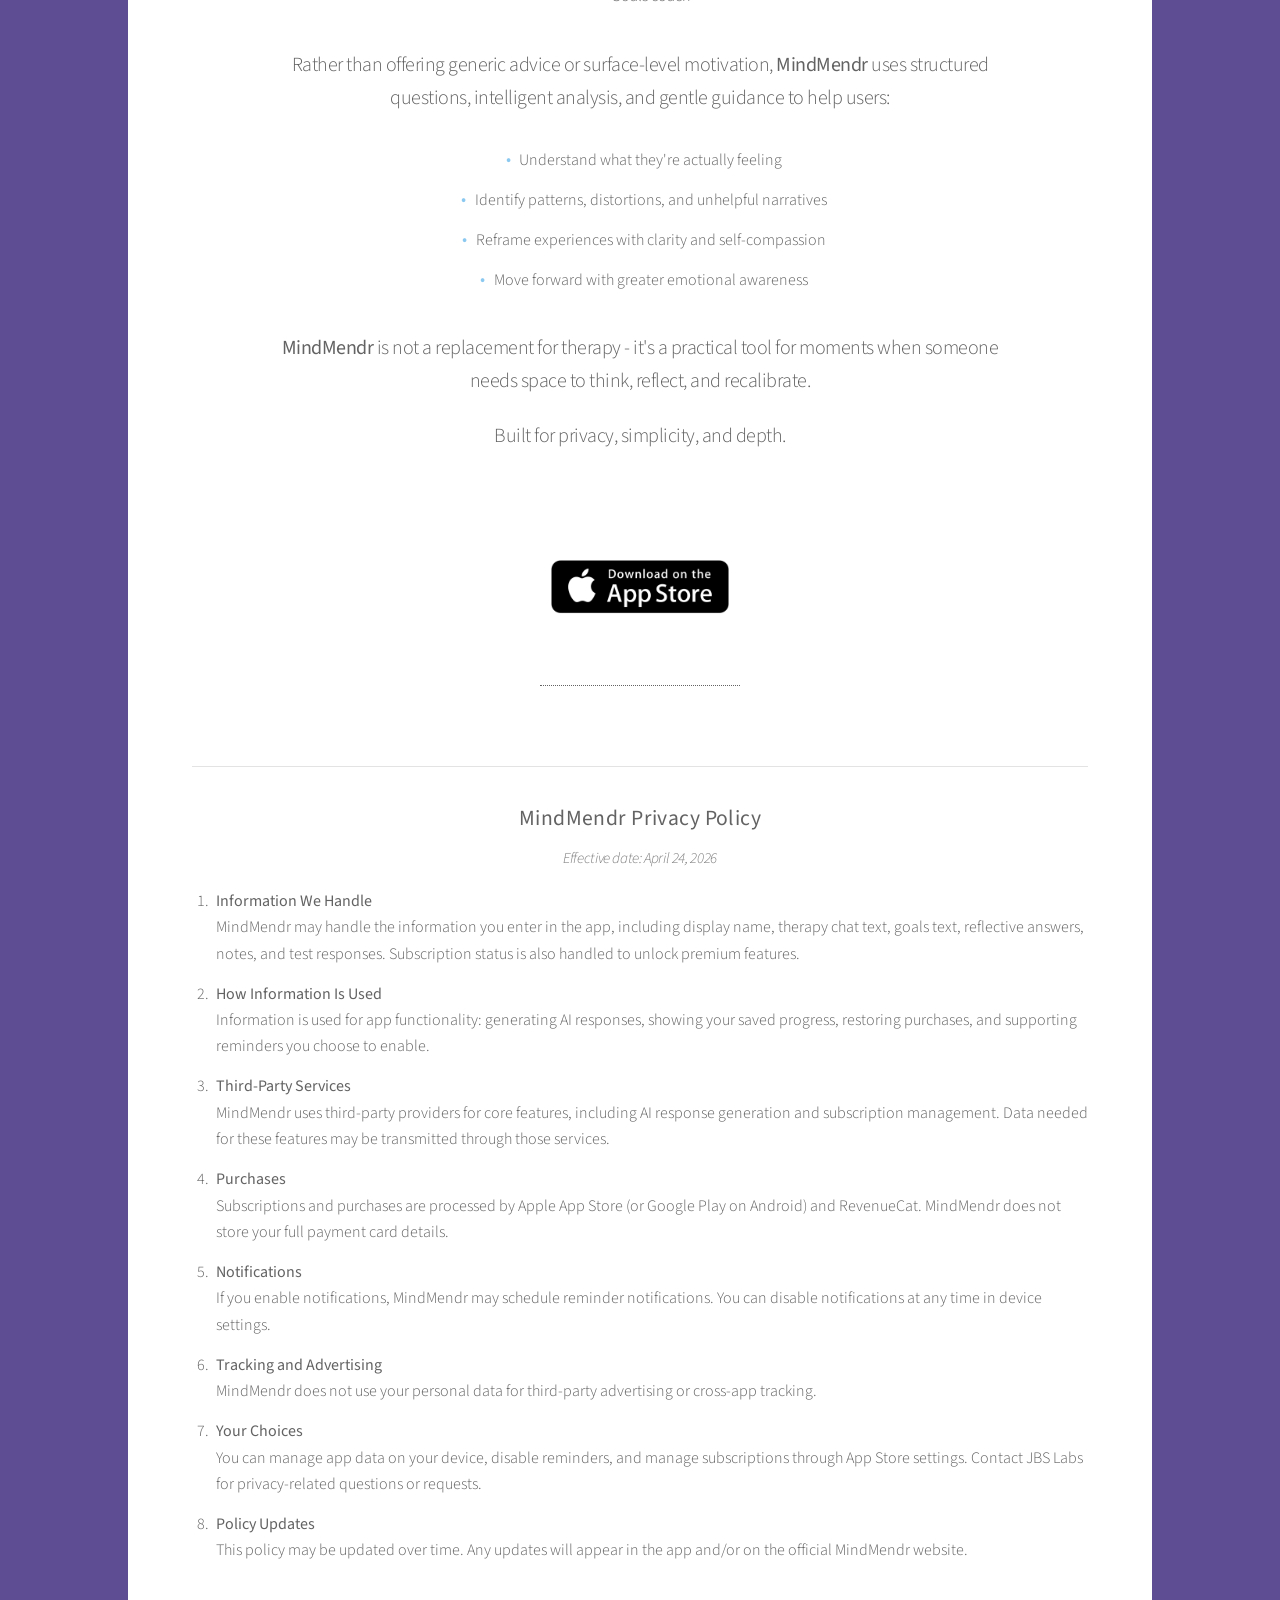
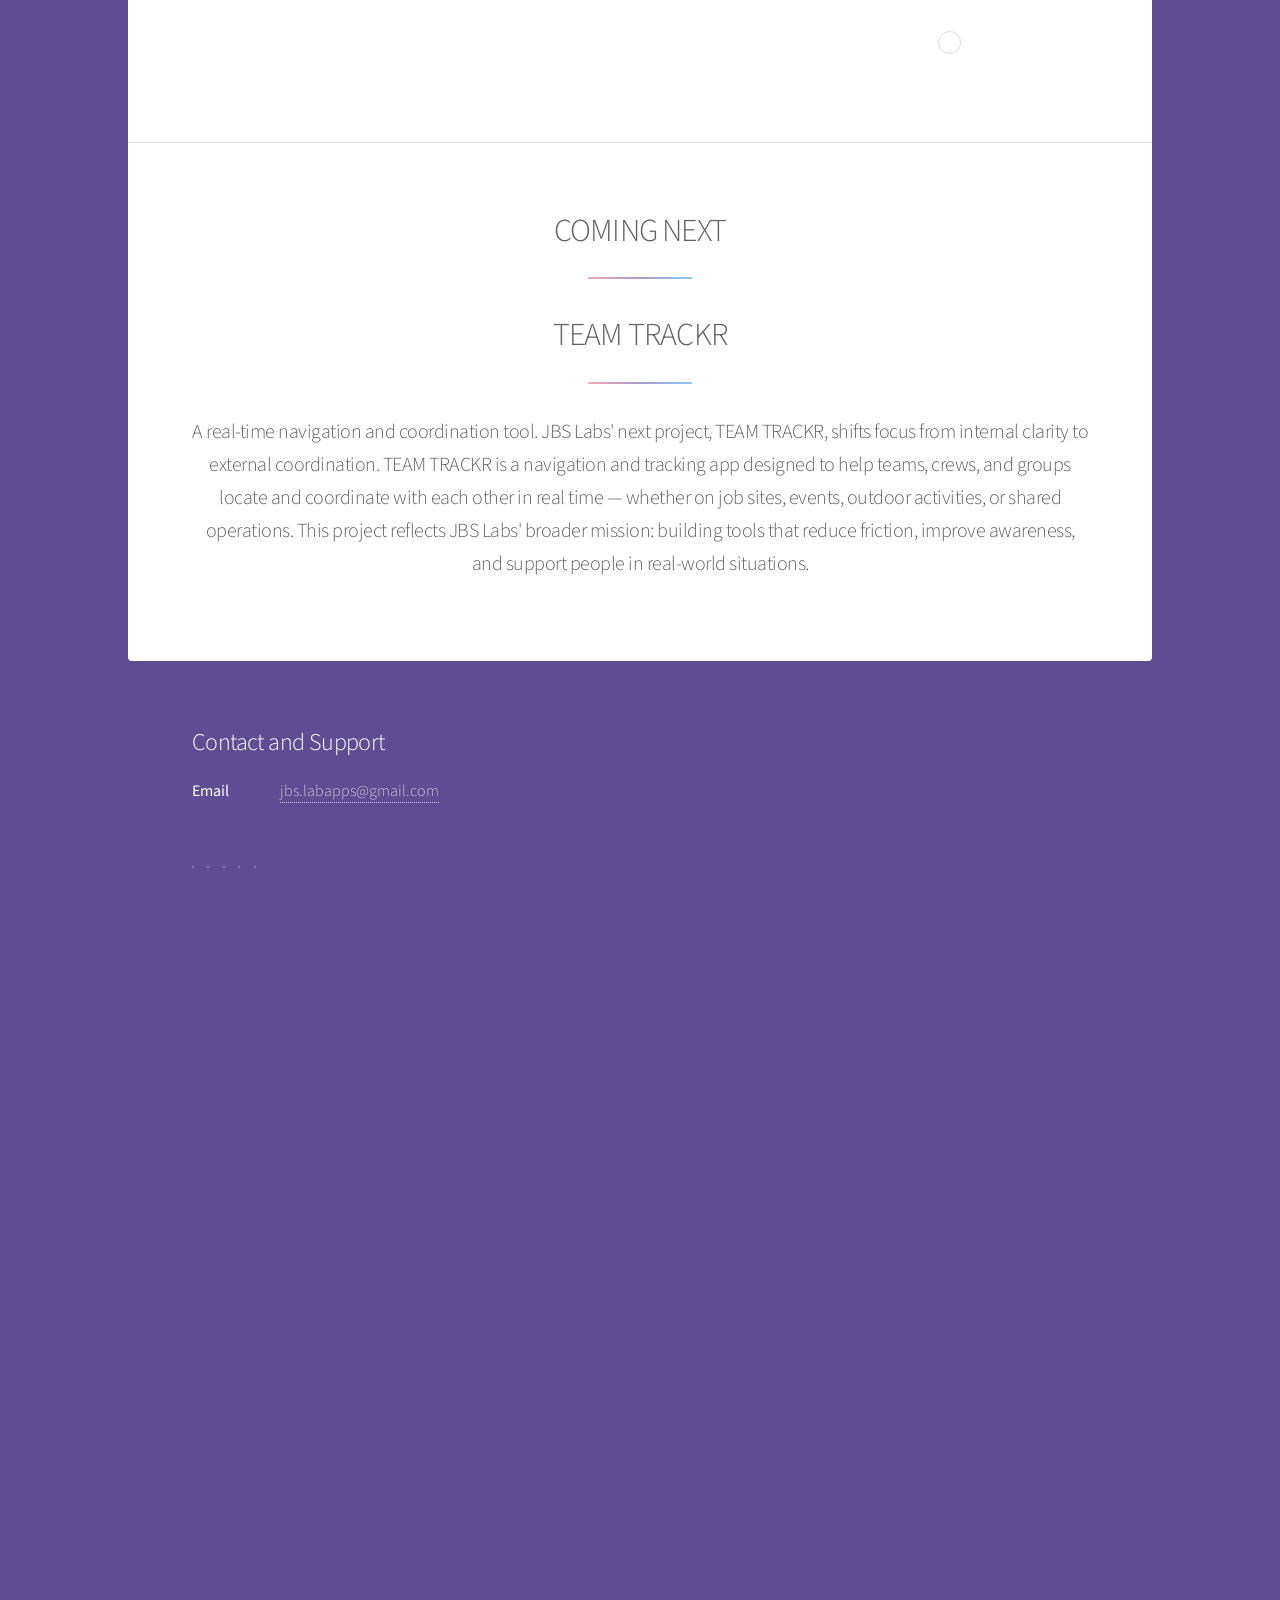
==== commit ac0a2fe1: "Add neon glow effects to building and MindMendr logos. Warm orange-magenta-teal glow for the buildin" ====
--- a/index.html
+++ b/index.html
@@ -118,6 +118,28 @@
 				width: 30.11em !important;
 				border-radius: 0 !important;
 				display: block !important;
+				filter:
+					drop-shadow(0 0 4px rgba(255, 130, 90, 0.9))
+					drop-shadow(0 0 12px rgba(236, 72, 153, 0.65))
+					drop-shadow(0 0 24px rgba(168, 85, 247, 0.5))
+					drop-shadow(0 0 40px rgba(45, 212, 191, 0.35));
+				animation: building-neon-glow 4s ease-in-out infinite;
+			}
+			@keyframes building-neon-glow {
+				0%, 100% {
+					filter:
+						drop-shadow(0 0 4px rgba(255, 130, 90, 0.8))
+						drop-shadow(0 0 12px rgba(236, 72, 153, 0.55))
+						drop-shadow(0 0 24px rgba(168, 85, 247, 0.4))
+						drop-shadow(0 0 40px rgba(45, 212, 191, 0.28));
+				}
+				50% {
+					filter:
+						drop-shadow(0 0 6px rgba(255, 160, 110, 1))
+						drop-shadow(0 0 16px rgba(244, 114, 182, 0.85))
+						drop-shadow(0 0 32px rgba(192, 132, 252, 0.65))
+						drop-shadow(0 0 52px rgba(94, 234, 212, 0.45));
+				}
 			}
 			@media screen and (max-width: 736px) {
 				.spotlight .image.building-spotlight img {
@@ -201,7 +223,9 @@
 				}
 			}
 			@media (prefers-reduced-motion: reduce) {
-				#header.alt .logo img.brand-logo {
+				#header.alt .logo img.brand-logo,
+				.spotlight .image.building-spotlight img,
+				section#second.mindmendr-section header.major img.brand-logo {
 					animation: none;
 				}
 			}
@@ -245,6 +269,28 @@
 			section#second.mindmendr-section header.major img.brand-logo {
 				margin-bottom: 0.3em;
 				align-self: center;
+				filter:
+					drop-shadow(0 0 4px rgba(251, 168, 200, 0.95))
+					drop-shadow(0 0 12px rgba(244, 114, 182, 0.75))
+					drop-shadow(0 0 24px rgba(236, 72, 153, 0.55))
+					drop-shadow(0 0 40px rgba(168, 85, 247, 0.35));
+				animation: mm-neon-glow 3.8s ease-in-out infinite;
+			}
+			@keyframes mm-neon-glow {
+				0%, 100% {
+					filter:
+						drop-shadow(0 0 4px rgba(251, 168, 200, 0.85))
+						drop-shadow(0 0 12px rgba(244, 114, 182, 0.65))
+						drop-shadow(0 0 24px rgba(236, 72, 153, 0.45))
+						drop-shadow(0 0 40px rgba(168, 85, 247, 0.28));
+				}
+				50% {
+					filter:
+						drop-shadow(0 0 6px rgba(255, 192, 220, 1))
+						drop-shadow(0 0 16px rgba(251, 113, 180, 0.9))
+						drop-shadow(0 0 32px rgba(219, 39, 119, 0.7))
+						drop-shadow(0 0 52px rgba(192, 132, 252, 0.45));
+				}
 			}
 			.app-store-badge-link {
 				display: flex;
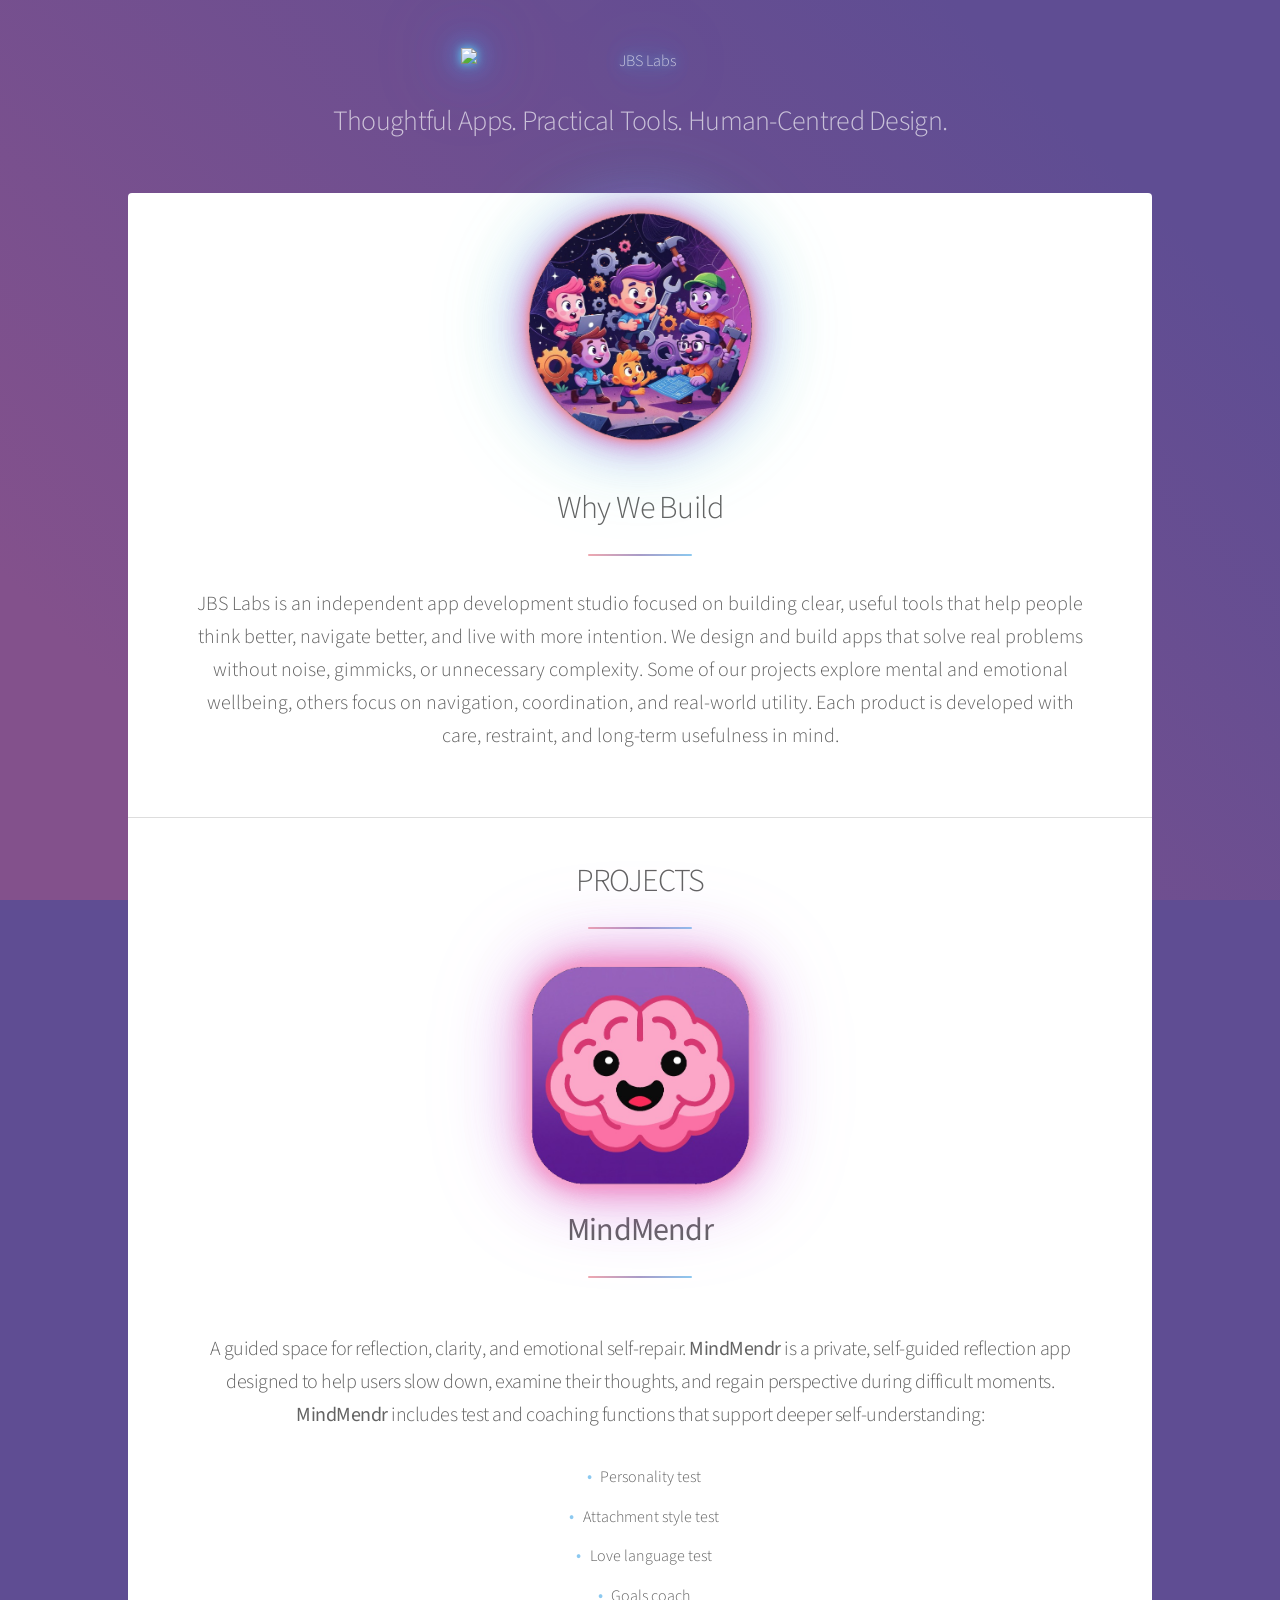
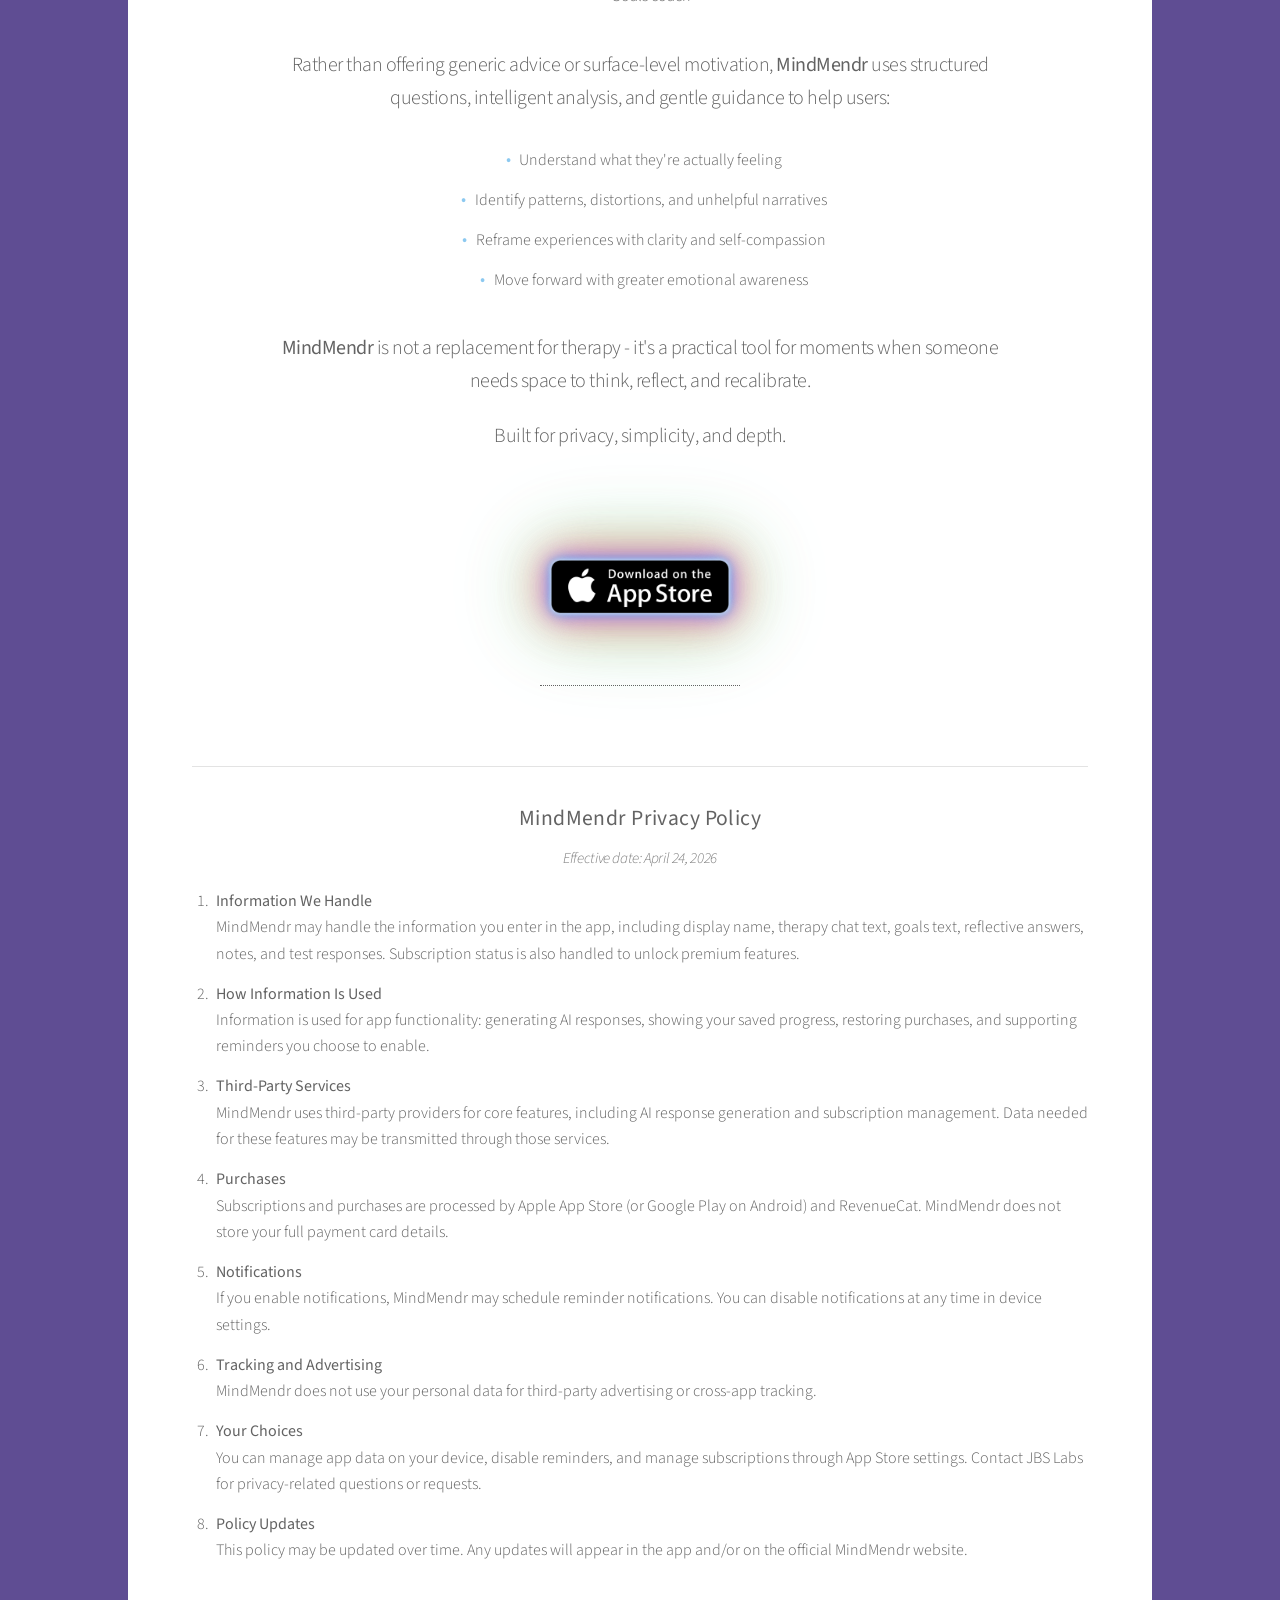
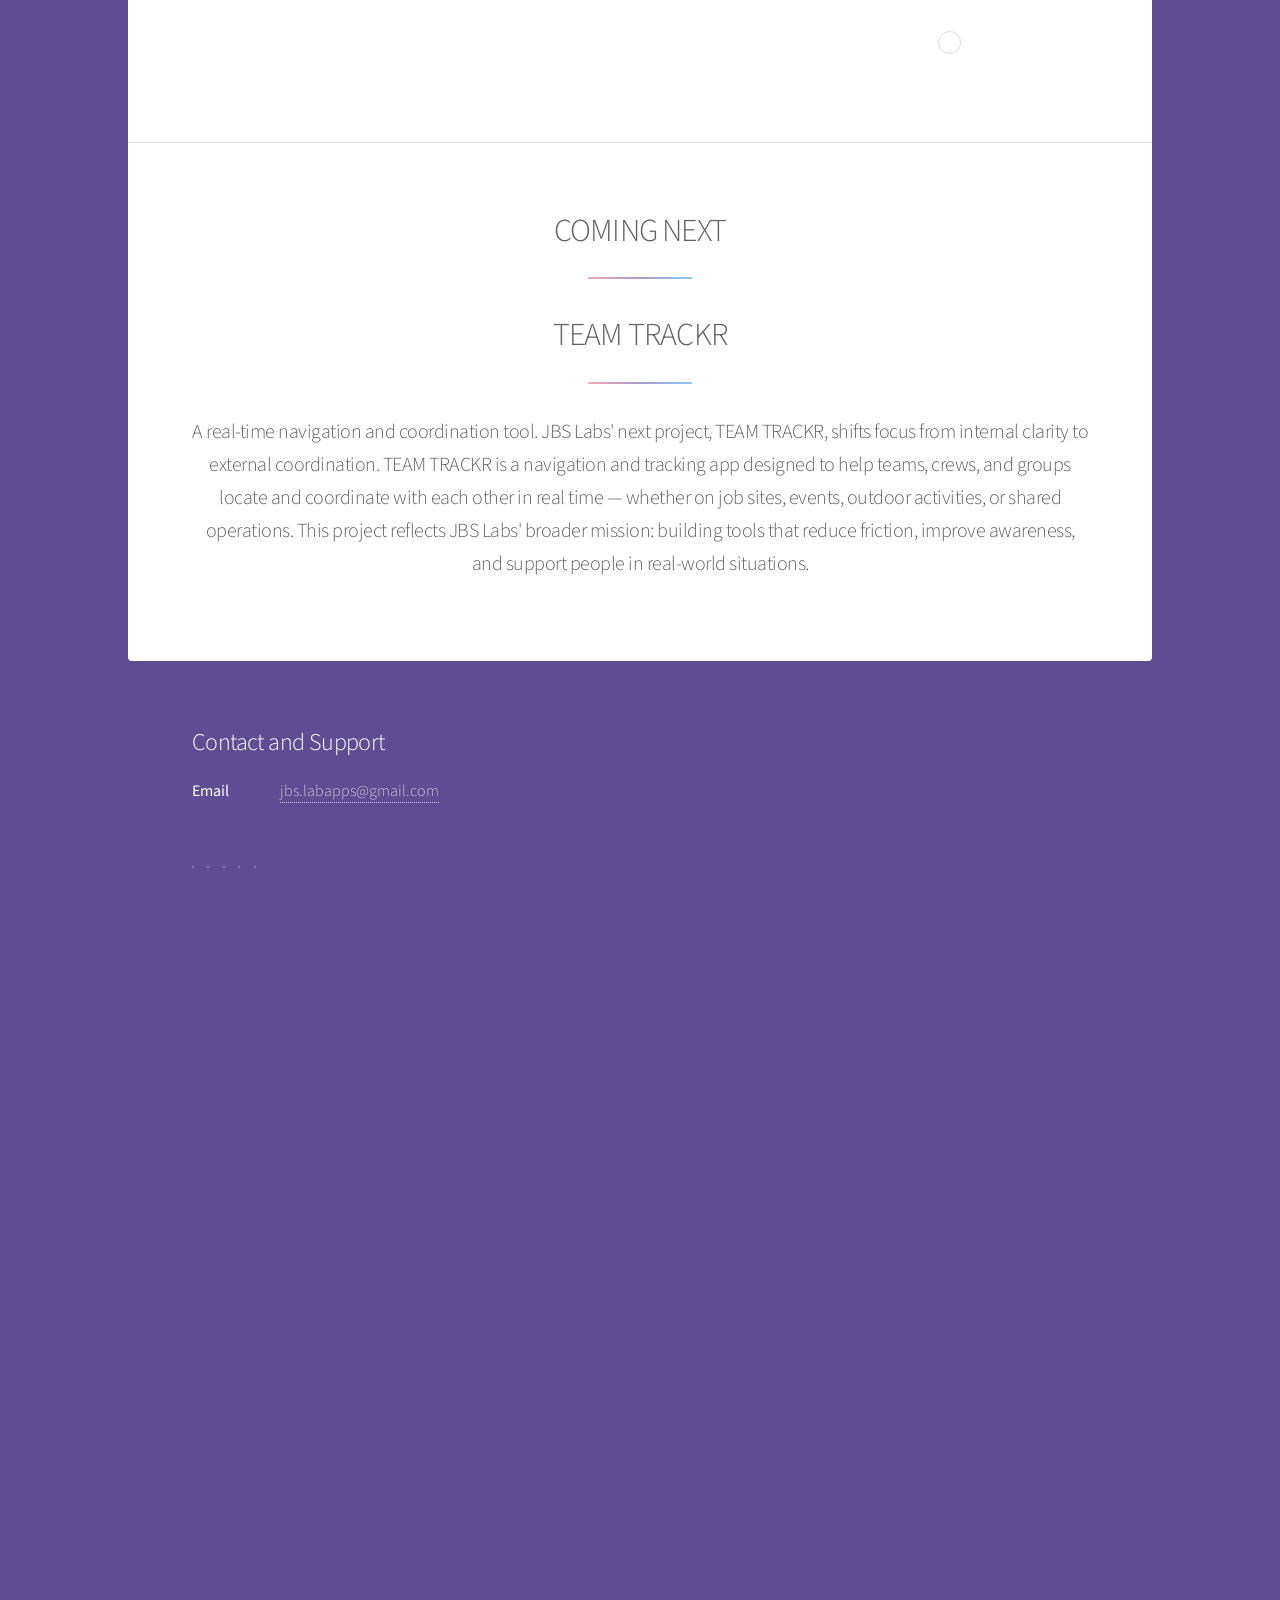
==== commit fc1d0439: "Add multicoloured glow and hover effect to App Store badge. Rainbow drop-shadow on AppstoreDL.png wi" ====
--- a/index.html
+++ b/index.html
@@ -228,6 +228,14 @@
 				section#second.mindmendr-section header.major img.brand-logo {
 					animation: none;
 				}
+				.app-store-badge-link img.app-store-badge {
+					transition: filter 0.35s ease;
+				}
+				.app-store-badge-link:hover img.app-store-badge,
+				.app-store-badge-link:focus-visible img.app-store-badge,
+				.app-store-badge-link:active img.app-store-badge {
+					transform: none;
+				}
 			}
 			#header.alt .logo {
 				display: flex;
@@ -307,6 +315,27 @@
 				height: auto;
 				margin-left: auto;
 				margin-right: auto;
+				transform-origin: center center;
+				transition: transform 0.35s ease, filter 0.35s ease;
+				filter:
+					drop-shadow(0 0 2px rgba(255, 255, 255, 0.95))
+					drop-shadow(0 0 5px rgba(56, 189, 248, 0.85))
+					drop-shadow(0 0 10px rgba(139, 92, 246, 0.75))
+					drop-shadow(0 0 18px rgba(244, 114, 182, 0.65))
+					drop-shadow(0 0 26px rgba(251, 146, 60, 0.55))
+					drop-shadow(0 0 34px rgba(52, 211, 153, 0.45));
+			}
+			.app-store-badge-link:hover img.app-store-badge,
+			.app-store-badge-link:focus-visible img.app-store-badge,
+			.app-store-badge-link:active img.app-store-badge {
+				transform: scale(1.07);
+				filter:
+					drop-shadow(0 0 3px rgba(255, 255, 255, 1))
+					drop-shadow(0 0 8px rgba(144, 224, 255, 1))
+					drop-shadow(0 0 16px rgba(167, 139, 250, 0.95))
+					drop-shadow(0 0 26px rgba(251, 113, 180, 0.9))
+					drop-shadow(0 0 36px rgba(253, 186, 116, 0.8))
+					drop-shadow(0 0 46px rgba(110, 231, 183, 0.7));
 			}
 			section#second header.major p.mindmendr-intro {
 				max-width: 960px;
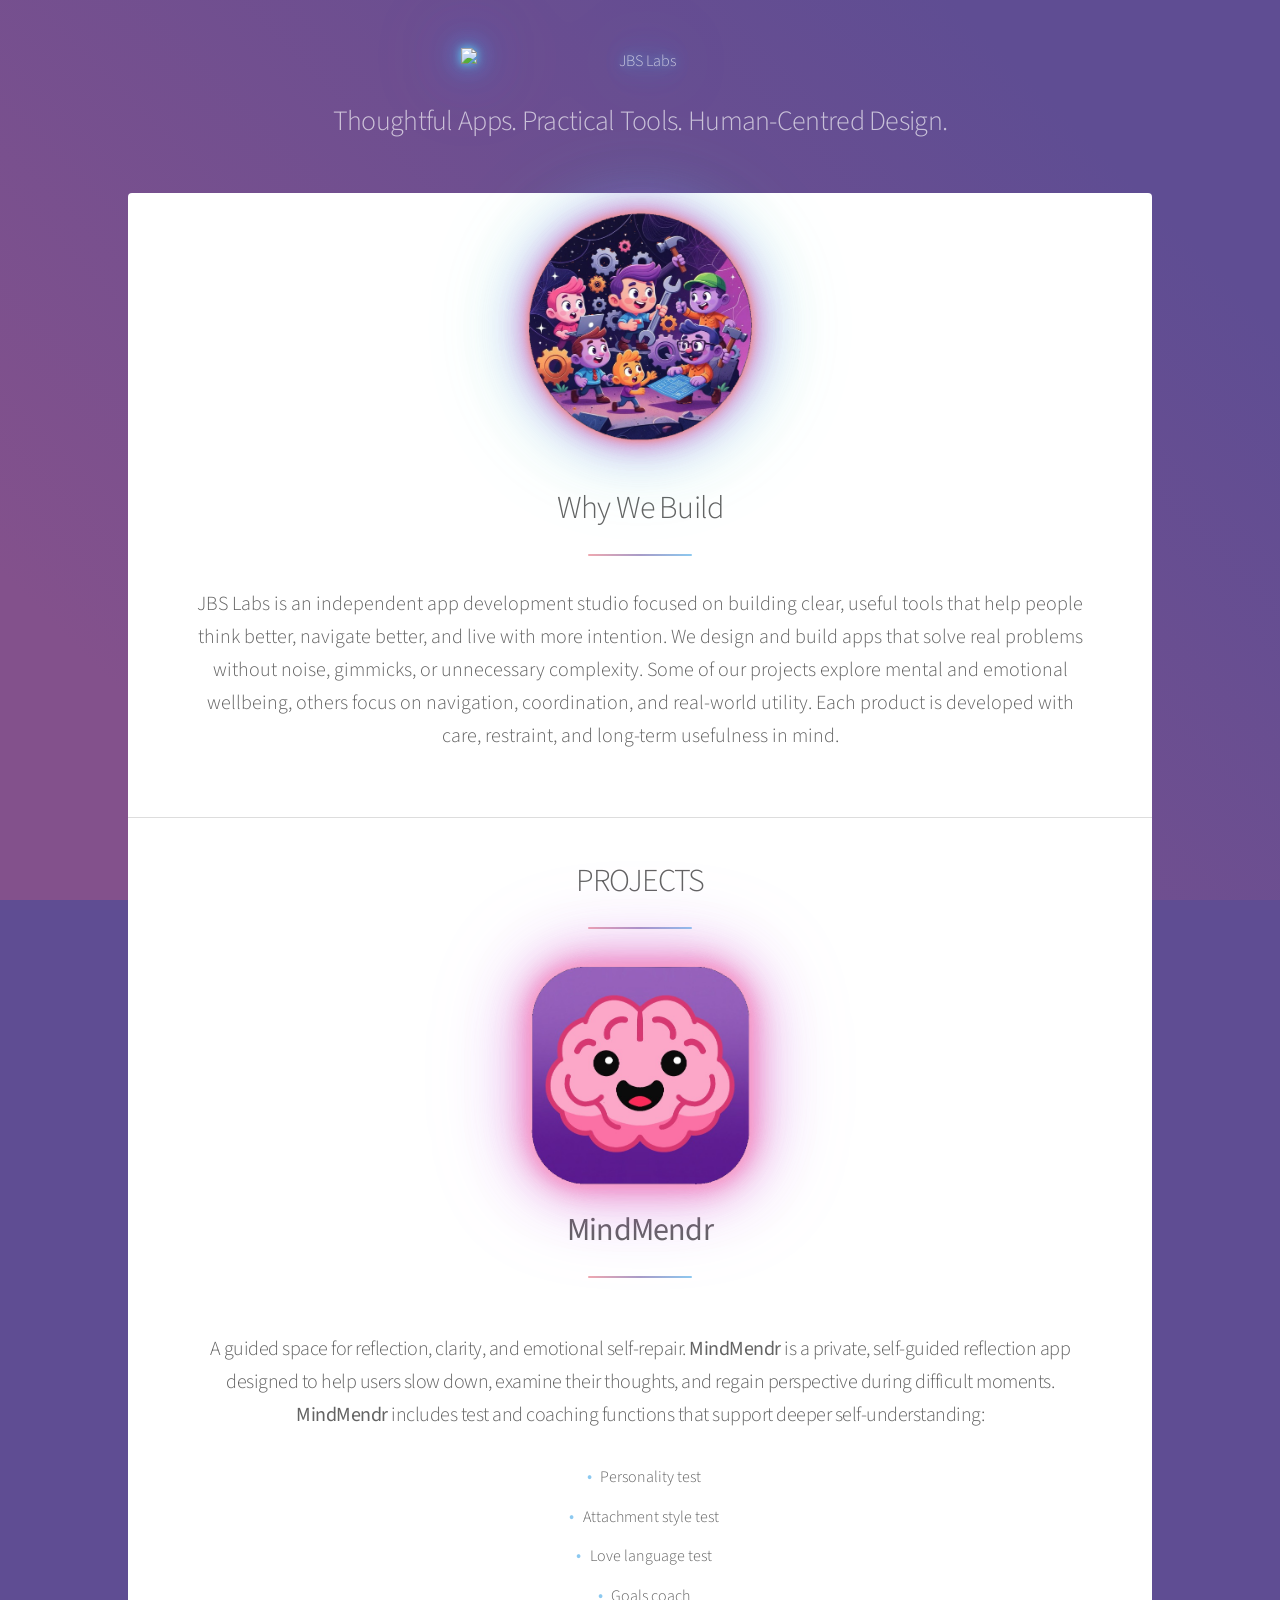
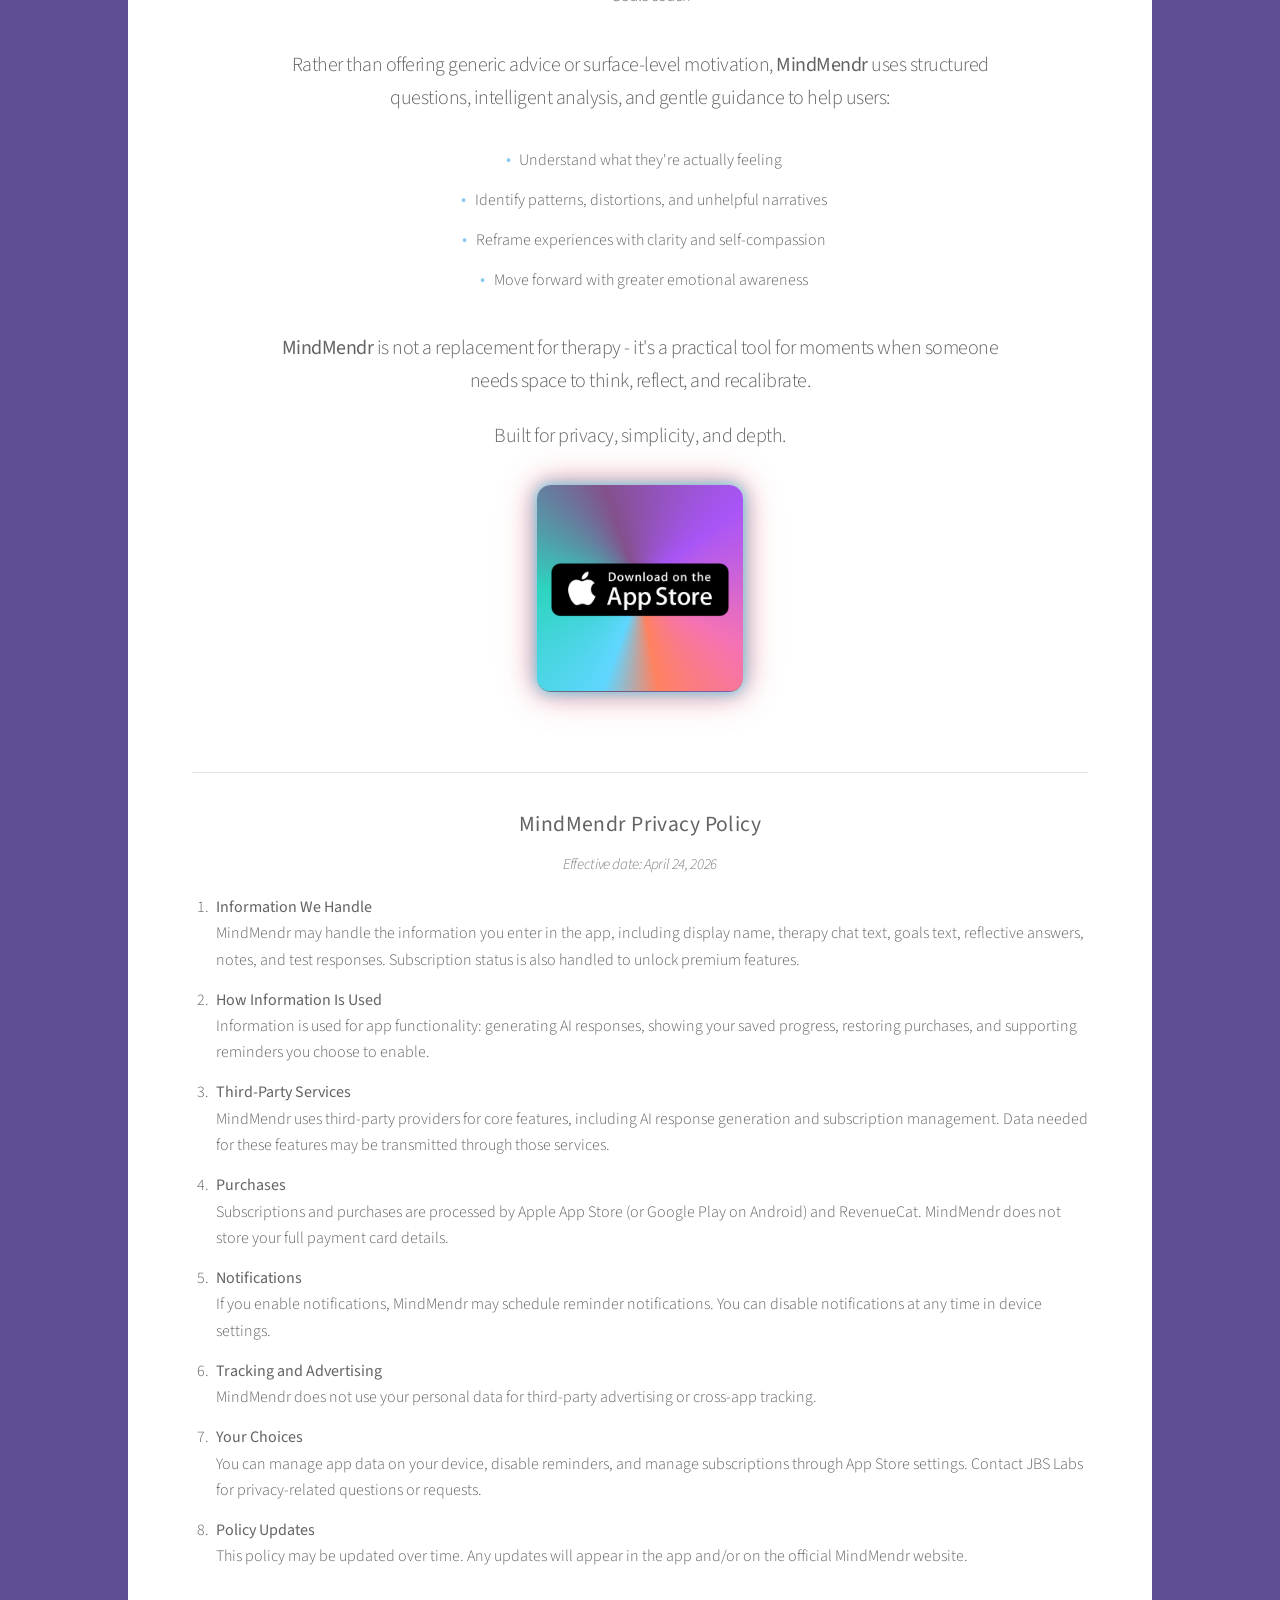
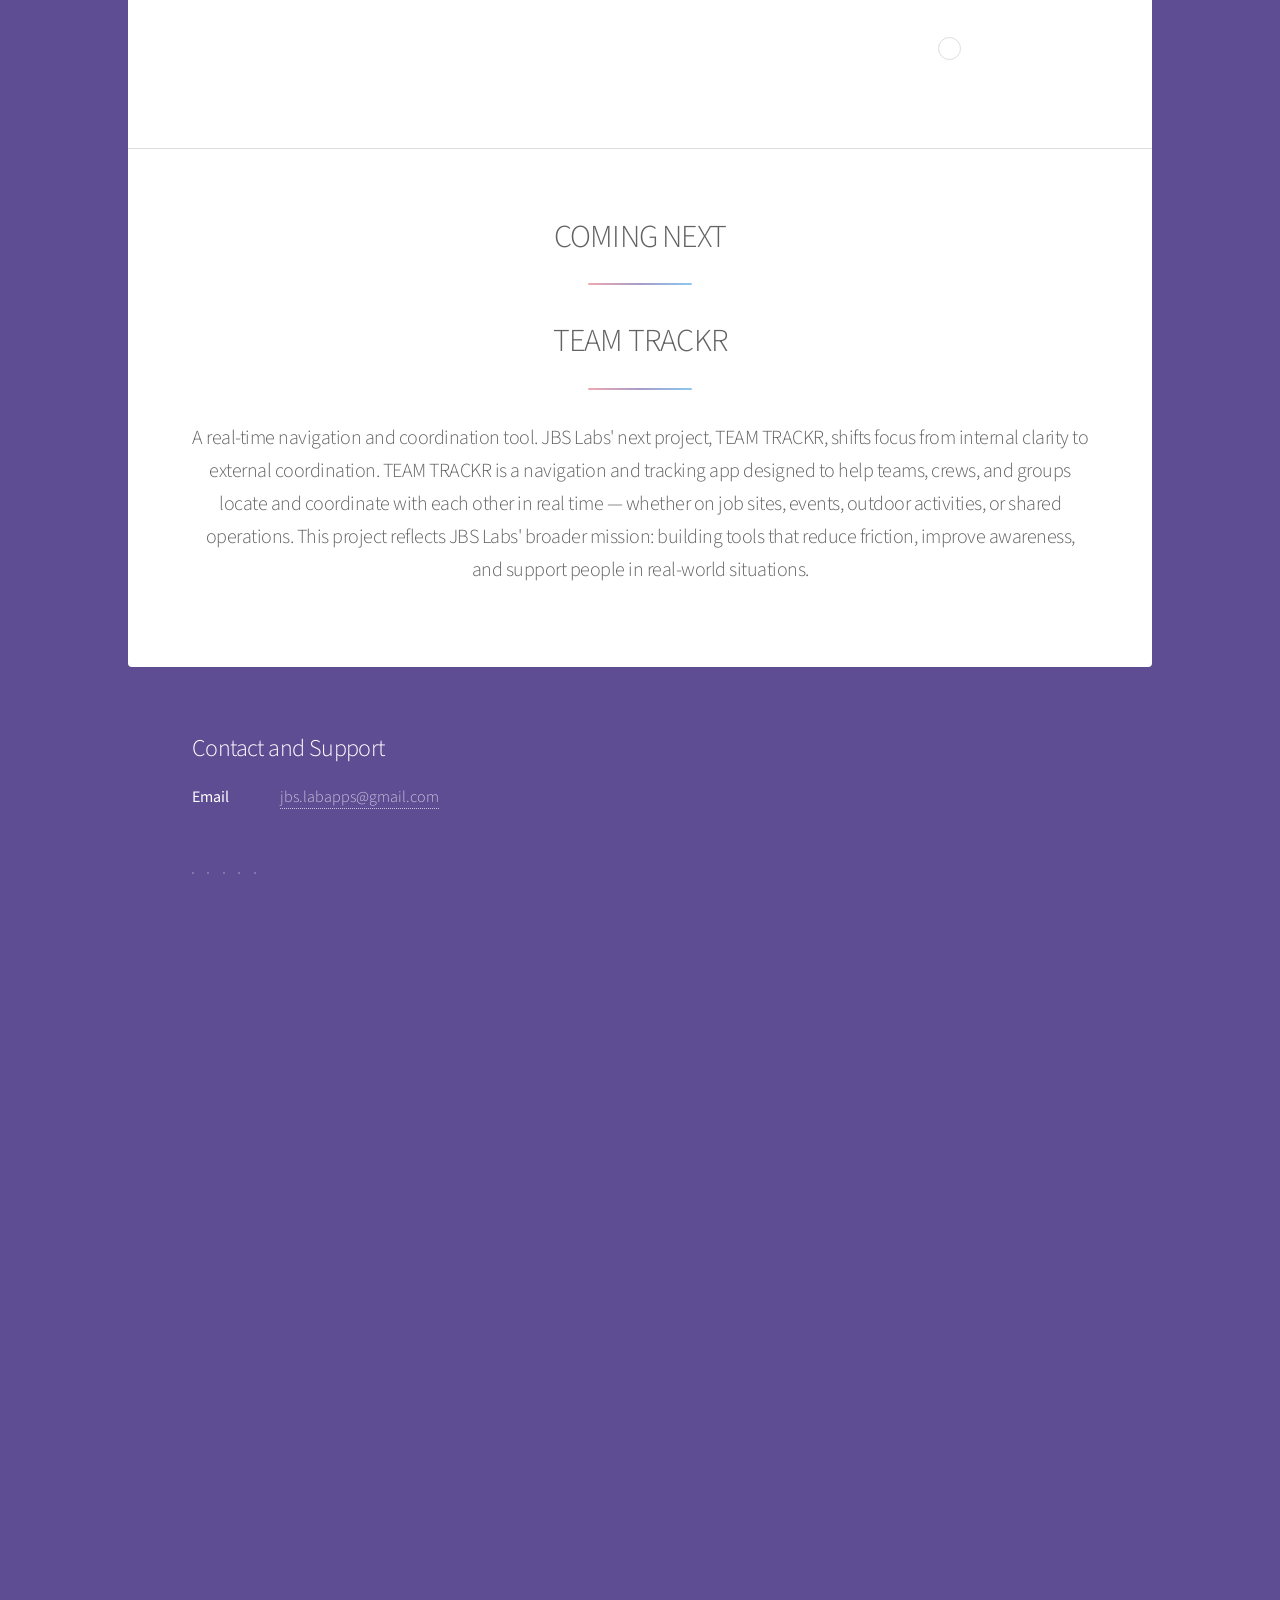
==== commit 53ccd994: "Restyle App Store badge with gradient neon border. Replace drop-shadow glow with a conic-gradient bo" ====
--- a/index.html
+++ b/index.html
@@ -228,12 +228,12 @@
 				section#second.mindmendr-section header.major img.brand-logo {
 					animation: none;
 				}
-				.app-store-badge-link img.app-store-badge {
-					transition: filter 0.35s ease;
-				}
-				.app-store-badge-link:hover img.app-store-badge,
-				.app-store-badge-link:focus-visible img.app-store-badge,
-				.app-store-badge-link:active img.app-store-badge {
+				.app-store-badge-link {
+					transition: box-shadow 0.35s ease;
+				}
+				.app-store-badge-link:hover,
+				.app-store-badge-link:focus-visible,
+				.app-store-badge-link:active {
 					transform: none;
 				}
 			}
@@ -301,41 +301,79 @@
 				}
 			}
 			.app-store-badge-link {
-				display: flex;
+				position: relative;
+				display: inline-flex;
 				justify-content: center;
 				align-items: center;
 				width: fit-content;
 				margin: 0.6em auto 2em;
 				align-self: center;
+				padding: 3px;
+				border-radius: 14px;
+				background: conic-gradient(
+					from 200deg at 50% 50%,
+					#60d6ff 0deg,
+					#2dd4bf 70deg,
+					#83518c 140deg,
+					#a855f7 210deg,
+					#f472b6 280deg,
+					#ff8260 330deg,
+					#60d6ff 360deg
+				);
+				box-shadow:
+					0 0 8px rgba(96, 214, 255, 0.55),
+					0 0 16px rgba(45, 212, 191, 0.4),
+					0 0 24px rgba(131, 81, 140, 0.45),
+					0 0 32px rgba(244, 114, 182, 0.35),
+					0 0 40px rgba(255, 130, 90, 0.3);
+				transform-origin: center center;
+				transition: transform 0.35s ease, box-shadow 0.35s ease;
+			}
+			.app-store-badge-link::before {
+				content: '';
+				position: absolute;
+				inset: -6px;
+				border-radius: 18px;
+				background: conic-gradient(
+					from 200deg at 50% 50%,
+					#60d6ff 0deg,
+					#2dd4bf 70deg,
+					#83518c 140deg,
+					#a855f7 210deg,
+					#f472b6 280deg,
+					#ff8260 330deg,
+					#60d6ff 360deg
+				);
+				filter: blur(10px);
+				opacity: 0.65;
+				z-index: -1;
+				pointer-events: none;
+				transition: opacity 0.35s ease, filter 0.35s ease;
+			}
+			.app-store-badge-link:hover,
+			.app-store-badge-link:focus-visible,
+			.app-store-badge-link:active {
+				transform: scale(1.06);
+				box-shadow:
+					0 0 10px rgba(96, 214, 255, 0.8),
+					0 0 20px rgba(45, 212, 191, 0.65),
+					0 0 30px rgba(168, 85, 247, 0.6),
+					0 0 40px rgba(251, 113, 180, 0.55),
+					0 0 50px rgba(255, 130, 90, 0.45);
+			}
+			.app-store-badge-link:hover::before,
+			.app-store-badge-link:focus-visible::before,
+			.app-store-badge-link:active::before {
+				opacity: 0.9;
+				filter: blur(14px);
 			}
 			.app-store-badge-link img.app-store-badge {
 				display: block;
 				max-width: 200px;
 				width: 100%;
 				height: auto;
-				margin-left: auto;
-				margin-right: auto;
-				transform-origin: center center;
-				transition: transform 0.35s ease, filter 0.35s ease;
-				filter:
-					drop-shadow(0 0 2px rgba(255, 255, 255, 0.95))
-					drop-shadow(0 0 5px rgba(56, 189, 248, 0.85))
-					drop-shadow(0 0 10px rgba(139, 92, 246, 0.75))
-					drop-shadow(0 0 18px rgba(244, 114, 182, 0.65))
-					drop-shadow(0 0 26px rgba(251, 146, 60, 0.55))
-					drop-shadow(0 0 34px rgba(52, 211, 153, 0.45));
-			}
-			.app-store-badge-link:hover img.app-store-badge,
-			.app-store-badge-link:focus-visible img.app-store-badge,
-			.app-store-badge-link:active img.app-store-badge {
-				transform: scale(1.07);
-				filter:
-					drop-shadow(0 0 3px rgba(255, 255, 255, 1))
-					drop-shadow(0 0 8px rgba(144, 224, 255, 1))
-					drop-shadow(0 0 16px rgba(167, 139, 250, 0.95))
-					drop-shadow(0 0 26px rgba(251, 113, 180, 0.9))
-					drop-shadow(0 0 36px rgba(253, 186, 116, 0.8))
-					drop-shadow(0 0 46px rgba(110, 231, 183, 0.7));
+				margin: 0;
+				border-radius: 11px;
 			}
 			section#second header.major p.mindmendr-intro {
 				max-width: 960px;
